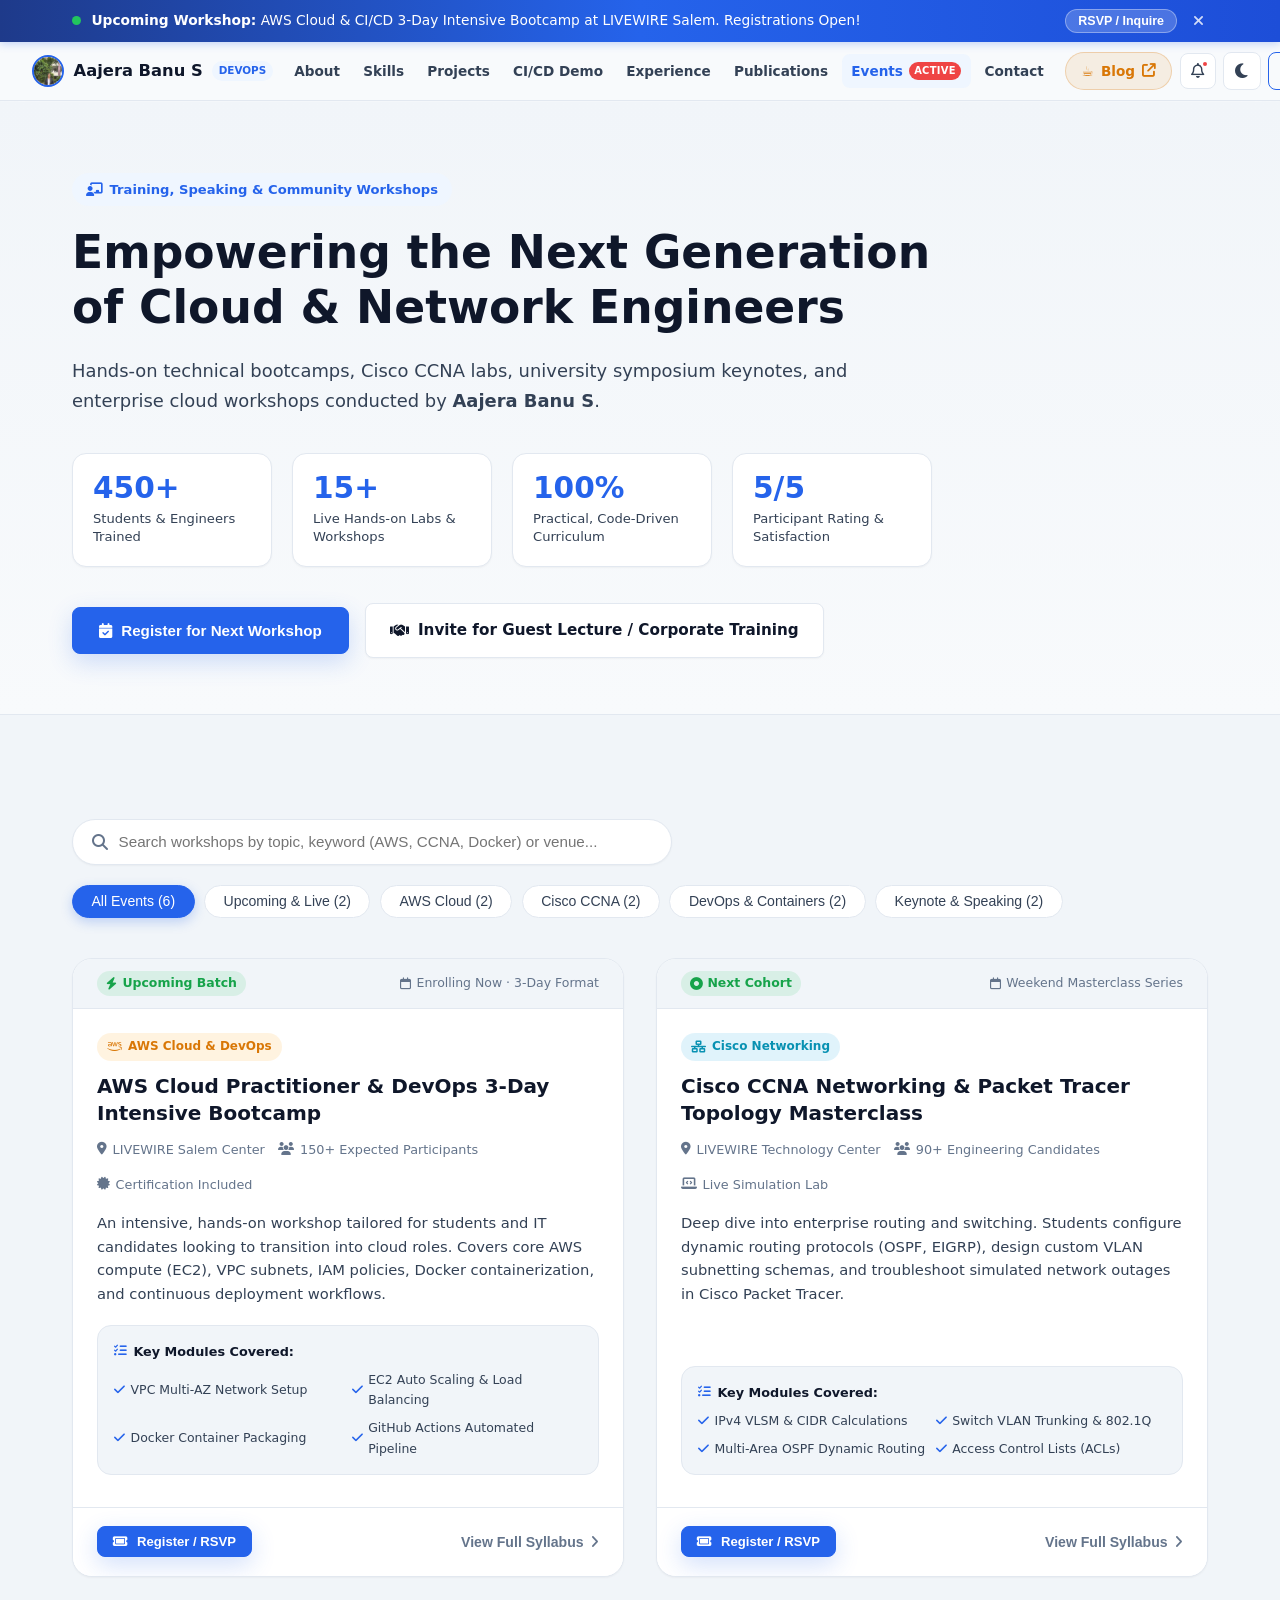
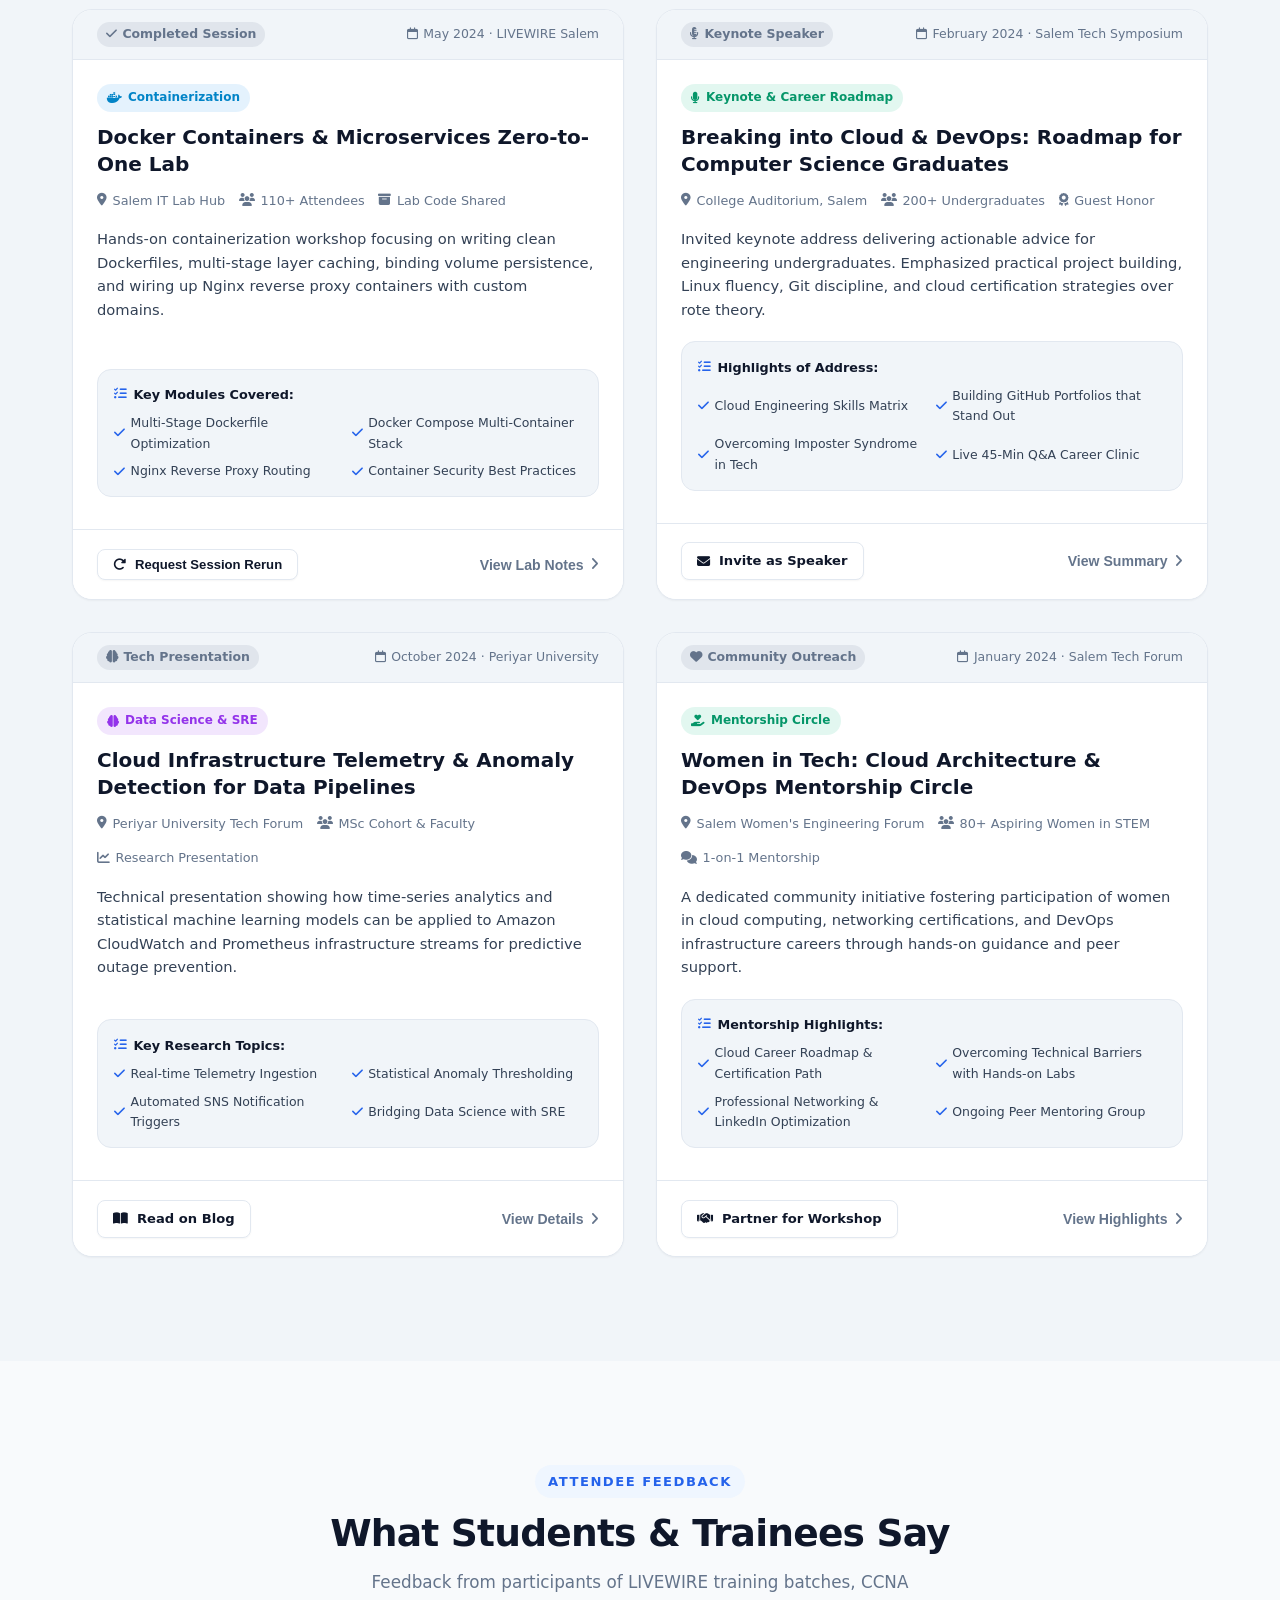
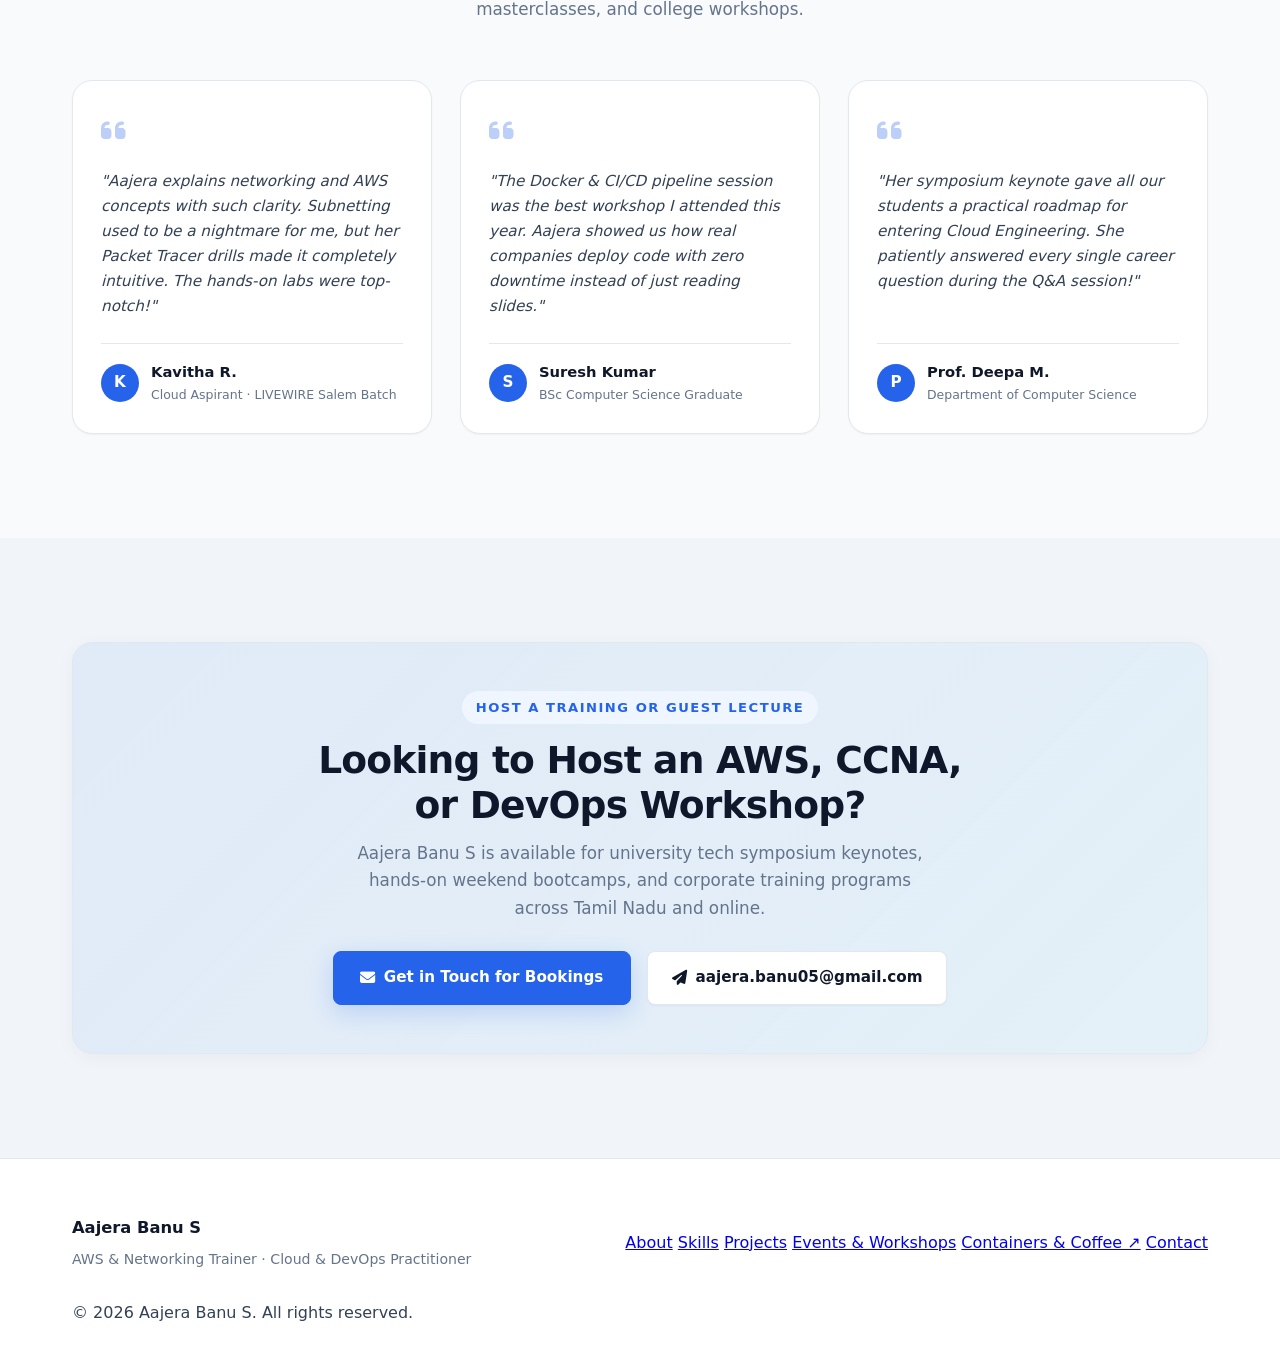
==== events.html @ 73c0e150 "feat: integrate contact and RSVP forms with Formspree endpoint xvkojzpr" ====
<!DOCTYPE html>
<html lang="en" data-theme="light">
<head>
  <meta charset="UTF-8" />
  <meta name="viewport" content="width=device-width, initial-scale=1.0" />
  <title>Events & Workshops — Aajera Banu S | Cloud & DevOps Trainer</title>
  
  <!-- SEO Meta Tags -->
  <meta name="description" content="Explore workshops, CCNA masterclasses, AWS bootcamps, and technical speaking events led by Aajera Banu S across institutions and technology centers." />
  <meta name="keywords" content="Aajera Banu, AWS Workshops, DevOps Bootcamps, LIVEWIRE Salem, Cisco CCNA Trainer, Cloud Mentorship, Technical Speaker" />
  <meta name="author" content="Aajera Banu S" />

  <!-- Google Fonts: Inter & Outfit -->
  <link rel="preconnect" href="https://fonts.googleapis.com" />
  <link rel="preconnect" href="https://fonts.gstatic.com" crossorigin />
  <link href="https://fonts.googleapis.com/css2?family=Inter:wght@300;400;500;600;700;800&family=Outfit:wght@500;600;700;800&family=Fira+Code:wght@400;500;600&display=swap" rel="stylesheet" />

  <!-- Font Awesome Icons -->
  <link rel="stylesheet" href="https://cdnjs.cloudflare.com/ajax/libs/font-awesome/6.5.1/css/all.min.css" />

  <!-- Stylesheet -->
  <link rel="stylesheet" href="style.css" />
</head>
<body>

  <!-- Top Announcement Notification Bar -->
  <div id="events-top-banner" class="events-top-banner">
    <div class="site-container top-banner-inner">
      <div class="banner-left">
        <span class="live-dot-pulse"></span>
        <span class="banner-msg"><strong>Upcoming Workshop:</strong> AWS Cloud & CI/CD 3-Day Intensive Bootcamp at LIVEWIRE Salem. Registrations Open!</span>
      </div>
      <div class="banner-right">
        <button id="open-rsvp-top-btn" class="banner-action-btn">RSVP / Inquire</button>
        <button id="dismiss-top-banner" class="banner-close-btn" aria-label="Dismiss banner"><i class="fa-solid fa-xmark"></i></button>
      </div>
    </div>
  </div>

  <!-- Top Navigation Header -->
  <header id="site-header" class="site-header">
    <div class="site-container header-inner">
      <a href="index.html#hero" class="brand-link" aria-label="Aajera Banu Portfolio">
        <span class="brand-avatar-mini">
          <img src="assets/images/profile.jpg" alt="Aajera" />
        </span>
        <span class="brand-name">Aajera Banu S</span>
        <span class="brand-badge">DevOps</span>
      </a>

      <nav class="nav-menu" id="nav-menu">
        <a href="index.html#about" class="nav-link">About</a>
        <a href="index.html#skills" class="nav-link">Skills</a>
        <a href="index.html#projects" class="nav-link">Projects</a>
        <a href="index.html#pipeline" class="nav-link">CI/CD Demo</a>
        <a href="index.html#experience" class="nav-link">Experience</a>
        <a href="index.html#blogs" class="nav-link">Publications</a>
        <a href="events.html" class="nav-link nav-link-active nav-link-highlight">
          <span>Events</span>
          <span class="nav-event-badge">Active</span>
        </a>
        <a href="index.html#contact" class="nav-link">Contact</a>
      </nav>

      <div class="header-actions">
        <!-- Direct External Blog Link -->
        <a href="https://containersandcoffee.tech/" target="_blank" rel="noopener noreferrer" class="blog-pill-btn" title="Containers & Coffee — DevOps thoughts, brewed fresh daily">
          <span class="coffee-icon">☕</span>
          <span>Blog</span>
          <i class="fa-solid fa-arrow-up-right-from-square"></i>
        </a>

        <!-- Notification Bell Dropdown Button -->
        <button id="notif-bell-btn" class="notif-bell-btn" aria-label="View Event Notifications" title="Event Announcements">
          <i class="fa-regular fa-bell"></i>
          <span class="notif-badge-dot"></span>
        </button>

        <!-- Light / Dark Mode Toggle Button -->
        <button id="theme-toggle-btn" class="theme-toggle-btn" aria-label="Toggle Light and Dark Mode" title="Toggle theme">
          <i class="fa-solid fa-moon dark-icon"></i>
          <i class="fa-solid fa-sun light-icon"></i>
        </button>

        <a href="index.html" class="btn-primary-outline btn-sm">
          <i class="fa-solid fa-arrow-left"></i>
          <span>Portfolio</span>
        </a>

        <button id="mobile-menu-btn" class="mobile-menu-toggle" aria-label="Toggle Navigation">
          <i class="fa-solid fa-bars"></i>
        </button>
      </div>
    </div>
  </header>

  <!-- Mobile Drawer Backdrop Overlay -->
  <div id="drawer-backdrop" class="drawer-backdrop"></div>

  <!-- Mobile Drawer Menu -->
  <div id="mobile-menu-drawer" class="mobile-drawer">
    <div class="drawer-header">
      <div class="drawer-title">Navigation</div>
      <button id="drawer-close-btn" class="drawer-close-btn" aria-label="Close menu"><i class="fa-solid fa-xmark"></i></button>
    </div>
    <div class="drawer-scroll-body">
      <div class="drawer-nav">
        <a href="index.html#about" class="drawer-link">About Aajera</a>
        <a href="index.html#skills" class="drawer-link">Skills & Stack</a>
        <a href="index.html#projects" class="drawer-link">Featured Projects</a>
        <a href="index.html#pipeline" class="drawer-link">Live CI/CD Demo</a>
        <a href="index.html#experience" class="drawer-link">Experience & Degrees</a>
        <a href="index.html#blogs" class="drawer-link">Publications & Articles</a>
        <a href="events.html" class="drawer-link drawer-link-active">
          <span>Events & Workshops</span>
          <span class="nav-event-badge">Active</span>
        </a>
        <a href="https://containersandcoffee.tech/" target="_blank" rel="noopener noreferrer" class="drawer-link drawer-link-highlight">
          <span>☕ Containers & Coffee (Blog)</span>
          <i class="fa-solid fa-arrow-up-right-from-square"></i>
        </a>
        <a href="index.html#contact" class="drawer-link">Get in Touch</a>
        <div class="drawer-action">
          <a href="index.html" class="btn-primary w-full text-center">Back to Main Portfolio</a>
        </div>
      </div>
    </div>
  </div>

  <!-- Notification Dropdown Popover -->
  <div id="notif-dropdown" class="notif-dropdown">
    <div class="notif-header">
      <h4><i class="fa-solid fa-bell text-accent"></i> Event Notifications</h4>
      <span class="notif-count">2 Updates</span>
    </div>
    <div class="notif-list">
      <div class="notif-item unread">
        <div class="notif-item-icon bg-accent-light"><i class="fa-solid fa-chalkboard-user text-accent"></i></div>
        <div class="notif-item-body">
          <p class="notif-item-title">AWS & DevOps 3-Day Intensive Bootcamp</p>
          <span class="notif-item-meta">LIVEWIRE Salem · Registrations Open</span>
        </div>
      </div>
      <div class="notif-item">
        <div class="notif-item-icon"><i class="fa-solid fa-network-wired"></i></div>
        <div class="notif-item-body">
          <p class="notif-item-title">Cisco CCNA Packet Tracer Masterclass</p>
          <span class="notif-item-meta">Next batch starting next month</span>
        </div>
      </div>
    </div>
    <div class="notif-footer">
      <button id="invite-speaker-btn" class="btn-ghost-link text-accent">
        <i class="fa-solid fa-envelope"></i> Invite Aajera to Speak
      </button>
    </div>
  </div>

  <main class="page-content events-page-main">
    
    <!-- HERO SECTION FOR EVENTS -->
    <section class="events-hero-section">
      <div class="site-container">
        <div class="events-hero-content">
          <div class="events-hero-badge">
            <i class="fa-solid fa-chalkboard-user"></i>
            <span>Training, Speaking & Community Workshops</span>
          </div>
          <h1 class="events-hero-title">Empowering the Next Generation of Cloud & Network Engineers</h1>
          <p class="events-hero-desc">
            Hands-on technical bootcamps, Cisco CCNA labs, university symposium keynotes, and enterprise cloud workshops conducted by <strong>Aajera Banu S</strong>.
          </p>

          <!-- Key Metrics -->
          <div class="events-metrics-row">
            <div class="event-metric-card">
              <div class="metric-number">450+</div>
              <div class="metric-label">Students & Engineers Trained</div>
            </div>
            <div class="event-metric-card">
              <div class="metric-number">15+</div>
              <div class="metric-label">Live Hands-on Labs & Workshops</div>
            </div>
            <div class="event-metric-card">
              <div class="metric-number">100%</div>
              <div class="metric-label">Practical, Code-Driven Curriculum</div>
            </div>
            <div class="event-metric-card">
              <div class="metric-number">5/5</div>
              <div class="metric-label">Participant Rating & Satisfaction</div>
            </div>
          </div>

          <div class="events-hero-actions">
            <button id="hero-rsvp-btn" class="btn-primary">
              <i class="fa-solid fa-calendar-check"></i>
              <span>Register for Next Workshop</span>
            </button>
            <a href="index.html#contact" class="btn-secondary">
              <i class="fa-solid fa-handshake"></i>
              <span>Invite for Guest Lecture / Corporate Training</span>
            </a>
          </div>
        </div>
      </div>
    </section>

    <!-- EVENTS LISTING & FILTER SECTION -->
    <section class="section-padding bg-subtle">
      <div class="site-container">
        
        <!-- Search & Filter Controls -->
        <div class="events-filter-wrapper">
          <div class="events-search-box">
            <i class="fa-solid fa-magnifying-glass"></i>
            <input type="text" id="event-search-input" placeholder="Search workshops by topic, keyword (AWS, CCNA, Docker) or venue..." />
          </div>

          <div class="events-pills-row">
            <button class="event-pill active" data-filter="all">All Events (6)</button>
            <button class="event-pill" data-filter="upcoming">Upcoming & Live (2)</button>
            <button class="event-pill" data-filter="aws">AWS Cloud (2)</button>
            <button class="event-pill" data-filter="ccna">Cisco CCNA (2)</button>
            <button class="event-pill" data-filter="devops">DevOps & Containers (2)</button>
            <button class="event-pill" data-filter="keynote">Keynote & Speaking (2)</button>
          </div>
        </div>

        <!-- Events Grid -->
        <div class="events-grid-full" id="events-list-grid">

          <!-- Event 1: UPCOMING AWS BOOTCAMP -->
          <div class="event-card-rich" data-category="upcoming aws devops" data-tags="aws cloud ec2 vpc docker cicd livewire salem">
            <div class="rich-card-status-bar">
              <span class="status-tag status-upcoming"><i class="fa-solid fa-bolt"></i> Upcoming Batch</span>
              <span class="status-date"><i class="fa-regular fa-calendar"></i> Enrolling Now · 3-Day Format</span>
            </div>
            <div class="rich-card-body">
              <div class="rich-card-cat-badge badge-aws"><i class="fa-brands fa-aws"></i> AWS Cloud & DevOps</div>
              <h2 class="rich-card-title">AWS Cloud Practitioner & DevOps 3-Day Intensive Bootcamp</h2>
              <div class="rich-card-meta-row">
                <span class="meta-item"><i class="fa-solid fa-location-dot"></i> LIVEWIRE Salem Center</span>
                <span class="meta-item"><i class="fa-solid fa-users"></i> 150+ Expected Participants</span>
                <span class="meta-item"><i class="fa-solid fa-certificate"></i> Certification Included</span>
              </div>
              <p class="rich-card-desc">
                An intensive, hands-on workshop tailored for students and IT candidates looking to transition into cloud roles. Covers core AWS compute (EC2), VPC subnets, IAM policies, Docker containerization, and continuous deployment workflows.
              </p>
              
              <div class="rich-curriculum-box">
                <div class="curriculum-header"><i class="fa-solid fa-list-check text-accent"></i> Key Modules Covered:</div>
                <div class="curriculum-grid">
                  <div class="curr-item"><i class="fa-solid fa-check text-accent"></i> VPC Multi-AZ Network Setup</div>
                  <div class="curr-item"><i class="fa-solid fa-check text-accent"></i> EC2 Auto Scaling & Load Balancing</div>
                  <div class="curr-item"><i class="fa-solid fa-check text-accent"></i> Docker Container Packaging</div>
                  <div class="curr-item"><i class="fa-solid fa-check text-accent"></i> GitHub Actions Automated Pipeline</div>
                </div>
              </div>
            </div>
            <div class="rich-card-footer">
              <button class="btn-primary btn-sm rsvp-trigger-btn" data-event-title="AWS Cloud Practitioner & DevOps 3-Day Intensive Bootcamp">
                <i class="fa-solid fa-ticket"></i> Register / RSVP
              </button>
              <button class="btn-ghost-link view-syllabus-btn" data-event-id="aws-bootcamp">
                <span>View Full Syllabus</span>
                <i class="fa-solid fa-angle-right"></i>
              </button>
            </div>
          </div>

          <!-- Event 2: CISCO CCNA MASTERCLASS -->
          <div class="event-card-rich" data-category="upcoming ccna" data-tags="cisco ccna subnetting vlsm vlan ospf packet tracer livewire">
            <div class="rich-card-status-bar">
              <span class="status-tag status-upcoming"><i class="fa-solid fa-circle-dot"></i> Next Cohort</span>
              <span class="status-date"><i class="fa-regular fa-calendar"></i> Weekend Masterclass Series</span>
            </div>
            <div class="rich-card-body">
              <div class="rich-card-cat-badge badge-cisco"><i class="fa-solid fa-network-wired"></i> Cisco Networking</div>
              <h2 class="rich-card-title">Cisco CCNA Networking & Packet Tracer Topology Masterclass</h2>
              <div class="rich-card-meta-row">
                <span class="meta-item"><i class="fa-solid fa-location-dot"></i> LIVEWIRE Technology Center</span>
                <span class="meta-item"><i class="fa-solid fa-users"></i> 90+ Engineering Candidates</span>
                <span class="meta-item"><i class="fa-solid fa-laptop-code"></i> Live Simulation Lab</span>
              </div>
              <p class="rich-card-desc">
                Deep dive into enterprise routing and switching. Students configure dynamic routing protocols (OSPF, EIGRP), design custom VLAN subnetting schemas, and troubleshoot simulated network outages in Cisco Packet Tracer.
              </p>
              
              <div class="rich-curriculum-box">
                <div class="curriculum-header"><i class="fa-solid fa-list-check text-accent"></i> Key Modules Covered:</div>
                <div class="curriculum-grid">
                  <div class="curr-item"><i class="fa-solid fa-check text-accent"></i> IPv4 VLSM & CIDR Calculations</div>
                  <div class="curr-item"><i class="fa-solid fa-check text-accent"></i> Switch VLAN Trunking & 802.1Q</div>
                  <div class="curr-item"><i class="fa-solid fa-check text-accent"></i> Multi-Area OSPF Dynamic Routing</div>
                  <div class="curr-item"><i class="fa-solid fa-check text-accent"></i> Access Control Lists (ACLs)</div>
                </div>
              </div>
            </div>
            <div class="rich-card-footer">
              <button class="btn-primary btn-sm rsvp-trigger-btn" data-event-title="Cisco CCNA Networking & Packet Tracer Masterclass">
                <i class="fa-solid fa-ticket"></i> Register / RSVP
              </button>
              <button class="btn-ghost-link view-syllabus-btn" data-event-id="ccna-masterclass">
                <span>View Full Syllabus</span>
                <i class="fa-solid fa-angle-right"></i>
              </button>
            </div>
          </div>

          <!-- Event 3: DOCKER CONTAINERIZATION WORKSHOP -->
          <div class="event-card-rich" data-category="devops" data-tags="docker containers microservices nginx linux livewire">
            <div class="rich-card-status-bar">
              <span class="status-tag status-completed"><i class="fa-solid fa-check"></i> Completed Session</span>
              <span class="status-date"><i class="fa-regular fa-calendar"></i> May 2024 · LIVEWIRE Salem</span>
            </div>
            <div class="rich-card-body">
              <div class="rich-card-cat-badge badge-docker"><i class="fa-brands fa-docker"></i> Containerization</div>
              <h2 class="rich-card-title">Docker Containers & Microservices Zero-to-One Lab</h2>
              <div class="rich-card-meta-row">
                <span class="meta-item"><i class="fa-solid fa-location-dot"></i> Salem IT Lab Hub</span>
                <span class="meta-item"><i class="fa-solid fa-users"></i> 110+ Attendees</span>
                <span class="meta-item"><i class="fa-solid fa-box-archive"></i> Lab Code Shared</span>
              </div>
              <p class="rich-card-desc">
                Hands-on containerization workshop focusing on writing clean Dockerfiles, multi-stage layer caching, binding volume persistence, and wiring up Nginx reverse proxy containers with custom domains.
              </p>
              
              <div class="rich-curriculum-box">
                <div class="curriculum-header"><i class="fa-solid fa-list-check text-accent"></i> Key Modules Covered:</div>
                <div class="curriculum-grid">
                  <div class="curr-item"><i class="fa-solid fa-check text-accent"></i> Multi-Stage Dockerfile Optimization</div>
                  <div class="curr-item"><i class="fa-solid fa-check text-accent"></i> Docker Compose Multi-Container Stack</div>
                  <div class="curr-item"><i class="fa-solid fa-check text-accent"></i> Nginx Reverse Proxy Routing</div>
                  <div class="curr-item"><i class="fa-solid fa-check text-accent"></i> Container Security Best Practices</div>
                </div>
              </div>
            </div>
            <div class="rich-card-footer">
              <button class="btn-secondary btn-sm rsvp-trigger-btn" data-event-title="Docker Containers & Microservices Lab (Request Rerun)">
                <i class="fa-solid fa-rotate-right"></i> Request Session Rerun
              </button>
              <button class="btn-ghost-link view-syllabus-btn" data-event-id="docker-lab">
                <span>View Lab Notes</span>
                <i class="fa-solid fa-angle-right"></i>
              </button>
            </div>
          </div>

          <!-- Event 4: COLLEGE SYMPOSIUM KEYNOTE -->
          <div class="event-card-rich" data-category="keynote" data-tags="career keynote speaking symposium college undergrads roadmap">
            <div class="rich-card-status-bar">
              <span class="status-tag status-completed"><i class="fa-solid fa-microphone-lines"></i> Keynote Speaker</span>
              <span class="status-date"><i class="fa-regular fa-calendar"></i> February 2024 · Salem Tech Symposium</span>
            </div>
            <div class="rich-card-body">
              <div class="rich-card-cat-badge badge-speaker"><i class="fa-solid fa-microphone"></i> Keynote & Career Roadmap</div>
              <h2 class="rich-card-title">Breaking into Cloud & DevOps: Roadmap for Computer Science Graduates</h2>
              <div class="rich-card-meta-row">
                <span class="meta-item"><i class="fa-solid fa-location-dot"></i> College Auditorium, Salem</span>
                <span class="meta-item"><i class="fa-solid fa-users"></i> 200+ Undergraduates</span>
                <span class="meta-item"><i class="fa-solid fa-award"></i> Guest Honor</span>
              </div>
              <p class="rich-card-desc">
                Invited keynote address delivering actionable advice for engineering undergraduates. Emphasized practical project building, Linux fluency, Git discipline, and cloud certification strategies over rote theory.
              </p>
              
              <div class="rich-curriculum-box">
                <div class="curriculum-header"><i class="fa-solid fa-list-check text-accent"></i> Highlights of Address:</div>
                <div class="curriculum-grid">
                  <div class="curr-item"><i class="fa-solid fa-check text-accent"></i> Cloud Engineering Skills Matrix</div>
                  <div class="curr-item"><i class="fa-solid fa-check text-accent"></i> Building GitHub Portfolios that Stand Out</div>
                  <div class="curr-item"><i class="fa-solid fa-check text-accent"></i> Overcoming Imposter Syndrome in Tech</div>
                  <div class="curr-item"><i class="fa-solid fa-check text-accent"></i> Live 45-Min Q&A Career Clinic</div>
                </div>
              </div>
            </div>
            <div class="rich-card-footer">
              <a href="index.html#contact" class="btn-secondary btn-sm">
                <i class="fa-solid fa-envelope"></i> Invite as Speaker
              </a>
              <button class="btn-ghost-link view-syllabus-btn" data-event-id="career-keynote">
                <span>View Summary</span>
                <i class="fa-solid fa-angle-right"></i>
              </button>
            </div>
          </div>

          <!-- Event 5: UNIVERSITY TELEMETRY SESSION -->
          <div class="event-card-rich" data-category="keynote aws" data-tags="periyar university data science telemetry cloudwatch prometheus">
            <div class="rich-card-status-bar">
              <span class="status-tag status-completed"><i class="fa-solid fa-brain"></i> Tech Presentation</span>
              <span class="status-date"><i class="fa-regular fa-calendar"></i> October 2024 · Periyar University</span>
            </div>
            <div class="rich-card-body">
              <div class="rich-card-cat-badge badge-research"><i class="fa-solid fa-brain"></i> Data Science & SRE</div>
              <h2 class="rich-card-title">Cloud Infrastructure Telemetry & Anomaly Detection for Data Pipelines</h2>
              <div class="rich-card-meta-row">
                <span class="meta-item"><i class="fa-solid fa-location-dot"></i> Periyar University Tech Forum</span>
                <span class="meta-item"><i class="fa-solid fa-users"></i> MSc Cohort & Faculty</span>
                <span class="meta-item"><i class="fa-solid fa-chart-line"></i> Research Presentation</span>
              </div>
              <p class="rich-card-desc">
                Technical presentation showing how time-series analytics and statistical machine learning models can be applied to Amazon CloudWatch and Prometheus infrastructure streams for predictive outage prevention.
              </p>
              
              <div class="rich-curriculum-box">
                <div class="curriculum-header"><i class="fa-solid fa-list-check text-accent"></i> Key Research Topics:</div>
                <div class="curriculum-grid">
                  <div class="curr-item"><i class="fa-solid fa-check text-accent"></i> Real-time Telemetry Ingestion</div>
                  <div class="curr-item"><i class="fa-solid fa-check text-accent"></i> Statistical Anomaly Thresholding</div>
                  <div class="curr-item"><i class="fa-solid fa-check text-accent"></i> Automated SNS Notification Triggers</div>
                  <div class="curr-item"><i class="fa-solid fa-check text-accent"></i> Bridging Data Science with SRE</div>
                </div>
              </div>
            </div>
            <div class="rich-card-footer">
              <a href="https://containersandcoffee.tech/" target="_blank" rel="noopener noreferrer" class="btn-secondary btn-sm">
                <i class="fa-solid fa-book-open"></i> Read on Blog
              </a>
              <button class="btn-ghost-link view-syllabus-btn" data-event-id="telemetry-session">
                <span>View Details</span>
                <i class="fa-solid fa-angle-right"></i>
              </button>
            </div>
          </div>

          <!-- Event 6: WOMEN IN TECH MENTORSHIP -->
          <div class="event-card-rich" data-category="keynote" data-tags="women in tech mentorship diversity cloud computing salem">
            <div class="rich-card-status-bar">
              <span class="status-tag status-completed"><i class="fa-solid fa-heart"></i> Community Outreach</span>
              <span class="status-date"><i class="fa-regular fa-calendar"></i> January 2024 · Salem Tech Forum</span>
            </div>
            <div class="rich-card-body">
              <div class="rich-card-cat-badge badge-speaker"><i class="fa-solid fa-hand-holding-heart"></i> Mentorship Circle</div>
              <h2 class="rich-card-title">Women in Tech: Cloud Architecture & DevOps Mentorship Circle</h2>
              <div class="rich-card-meta-row">
                <span class="meta-item"><i class="fa-solid fa-location-dot"></i> Salem Women's Engineering Forum</span>
                <span class="meta-item"><i class="fa-solid fa-users"></i> 80+ Aspiring Women in STEM</span>
                <span class="meta-item"><i class="fa-solid fa-comments"></i> 1-on-1 Mentorship</span>
              </div>
              <p class="rich-card-desc">
                A dedicated community initiative fostering participation of women in cloud computing, networking certifications, and DevOps infrastructure careers through hands-on guidance and peer support.
              </p>
              
              <div class="rich-curriculum-box">
                <div class="curriculum-header"><i class="fa-solid fa-list-check text-accent"></i> Mentorship Highlights:</div>
                <div class="curriculum-grid">
                  <div class="curr-item"><i class="fa-solid fa-check text-accent"></i> Cloud Career Roadmap & Certification Path</div>
                  <div class="curr-item"><i class="fa-solid fa-check text-accent"></i> Overcoming Technical Barriers with Hands-on Labs</div>
                  <div class="curr-item"><i class="fa-solid fa-check text-accent"></i> Professional Networking & LinkedIn Optimization</div>
                  <div class="curr-item"><i class="fa-solid fa-check text-accent"></i> Ongoing Peer Mentoring Group</div>
                </div>
              </div>
            </div>
            <div class="rich-card-footer">
              <a href="index.html#contact" class="btn-secondary btn-sm">
                <i class="fa-solid fa-handshake"></i> Partner for Workshop
              </a>
              <button class="btn-ghost-link view-syllabus-btn" data-event-id="women-in-tech">
                <span>View Highlights</span>
                <i class="fa-solid fa-angle-right"></i>
              </button>
            </div>
          </div>

        </div>
      </div>
    </section>

    <!-- TESTIMONIALS & FEEDBACK SECTION -->
    <section class="section-padding">
      <div class="site-container">
        <div class="section-intro text-center">
          <span class="sub-heading">Attendee Feedback</span>
          <h2 class="main-heading">What Students & Trainees Say</h2>
          <p class="section-desc">Feedback from participants of LIVEWIRE training batches, CCNA masterclasses, and college workshops.</p>
        </div>

        <div class="testimonials-grid">
          
          <div class="testimonial-card">
            <div class="quote-icon"><i class="fa-solid fa-quote-left"></i></div>
            <p class="quote-text">
              "Aajera explains networking and AWS concepts with such clarity. Subnetting used to be a nightmare for me, but her Packet Tracer drills made it completely intuitive. The hands-on labs were top-notch!"
            </p>
            <div class="reviewer-info">
              <div class="reviewer-avatar">K</div>
              <div>
                <div class="reviewer-name">Kavitha R.</div>
                <div class="reviewer-role">Cloud Aspirant · LIVEWIRE Salem Batch</div>
              </div>
            </div>
          </div>

          <div class="testimonial-card">
            <div class="quote-icon"><i class="fa-solid fa-quote-left"></i></div>
            <p class="quote-text">
              "The Docker & CI/CD pipeline session was the best workshop I attended this year. Aajera showed us how real companies deploy code with zero downtime instead of just reading slides."
            </p>
            <div class="reviewer-info">
              <div class="reviewer-avatar">S</div>
              <div>
                <div class="reviewer-name">Suresh Kumar</div>
                <div class="reviewer-role">BSc Computer Science Graduate</div>
              </div>
            </div>
          </div>

          <div class="testimonial-card">
            <div class="quote-icon"><i class="fa-solid fa-quote-left"></i></div>
            <p class="quote-text">
              "Her symposium keynote gave all our students a practical roadmap for entering Cloud Engineering. She patiently answered every single career question during the Q&A session!"
            </p>
            <div class="reviewer-info">
              <div class="reviewer-avatar">P</div>
              <div>
                <div class="reviewer-name">Prof. Deepa M.</div>
                <div class="reviewer-role">Department of Computer Science</div>
              </div>
            </div>
          </div>

        </div>
      </div>
    </section>

    <!-- INVITATION CTA BANNER -->
    <section class="section-padding bg-subtle">
      <div class="site-container">
        <div class="event-invite-cta-card">
          <div class="cta-card-content">
            <span class="sub-heading text-accent">Host a Training or Guest Lecture</span>
            <h2 class="main-heading">Looking to Host an AWS, CCNA, or DevOps Workshop?</h2>
            <p class="section-desc">
              Aajera Banu S is available for university tech symposium keynotes, hands-on weekend bootcamps, and corporate training programs across Tamil Nadu and online.
            </p>
            <div class="cta-buttons-row">
              <a href="index.html#contact" class="btn-primary">
                <i class="fa-solid fa-envelope"></i>
                <span>Get in Touch for Bookings</span>
              </a>
              <a href="mailto:aajera.banu05@gmail.com" class="btn-secondary">
                <i class="fa-solid fa-paper-plane"></i>
                <span>aajera.banu05@gmail.com</span>
              </a>
            </div>
          </div>
        </div>
      </div>
    </section>

  </main>

  <!-- FOOTER -->
  <footer class="site-footer">
    <div class="site-container">
      <div class="footer-content">
        <div class="footer-brand">
          <span class="brand-name">Aajera Banu S</span>
          <p class="footer-tagline">AWS & Networking Trainer · Cloud & DevOps Practitioner</p>
        </div>
        <div class="footer-links">
          <a href="index.html#about">About</a>
          <a href="index.html#skills">Skills</a>
          <a href="index.html#projects">Projects</a>
          <a href="events.html">Events & Workshops</a>
          <a href="https://containersandcoffee.tech/" target="_blank" rel="noopener noreferrer">Containers & Coffee ↗</a>
          <a href="index.html#contact">Contact</a>
        </div>
        <div class="footer-copyright">
          &copy; <span id="year-span"></span> Aajera Banu S. All rights reserved.
        </div>
      </div>
    </div>
  </footer>

  <!-- RSVP / EVENT REGISTRATION MODAL -->
  <div id="rsvp-modal" class="modal-backdrop">
    <div class="modal-dialog modal-dialog-compact">
      <div class="modal-header-bar">
        <div>
          <span class="modal-cat-badge">Event Registration</span>
          <h3 id="modal-rsvp-title" class="modal-title-text text-accent">Register for Workshop</h3>
        </div>
        <button id="close-rsvp-modal" class="modal-close-btn" aria-label="Close modal"><i class="fa-solid fa-xmark"></i></button>
      </div>
      <div class="modal-body-scroll">
        <form id="rsvp-form" class="rsvp-form" action="https://formspree.io/f/xvkojzpr" method="POST">
          <input type="hidden" name="_source" value="Workshop RSVP Registration (Events Page)" />
          <div class="form-group">
            <label for="rsvp-name">Full Name *</label>
            <input type="text" id="rsvp-name" name="name" required placeholder="Your Name" />
          </div>
          <div class="form-group">
            <label for="rsvp-email">Email Address *</label>
            <input type="email" id="rsvp-email" name="email" required placeholder="your.email@example.com" />
          </div>
          <div class="form-group">
            <label for="rsvp-phone">Phone / WhatsApp Number</label>
            <input type="tel" id="rsvp-phone" name="phone" placeholder="+91 98765 43210" />
          </div>
          <div class="form-group">
            <label for="rsvp-event-select">Selected Event / Workshop</label>
            <input type="text" id="rsvp-event-select" name="workshop" readonly value="AWS Cloud Practitioner & DevOps 3-Day Intensive Bootcamp" />
          </div>
          <div class="form-group">
            <label for="rsvp-notes">Institution / Current Role & Questions</label>
            <textarea id="rsvp-notes" name="notes" rows="3" placeholder="Tell us about your college, background or specific topics you want covered..."></textarea>
          </div>
          <button type="submit" id="rsvp-submit-btn" class="btn-primary w-full">
            <i class="fa-solid fa-paper-plane"></i>
            <span>Submit Registration Request</span>
          </button>
          <div id="rsvp-status" class="form-status-msg"></div>
        </form>
      </div>
    </div>
  </div>

  <!-- EVENT SYLLABUS DETAILS MODAL -->
  <div id="syllabus-modal" class="modal-backdrop">
    <div class="modal-dialog modal-dialog-readable">
      <div class="modal-header-bar">
        <div>
          <span id="modal-syllabus-cat" class="modal-cat-badge">Workshop Syllabus</span>
          <h3 id="modal-syllabus-title" class="modal-title-text">Event Details</h3>
        </div>
        <button id="close-syllabus-modal" class="modal-close-btn" aria-label="Close modal"><i class="fa-solid fa-xmark"></i></button>
      </div>
      <div class="modal-body-scroll article-reader-content" id="modal-syllabus-content">
        <!-- Injected via JavaScript -->
      </div>
    </div>
  </div>

  <!-- Toast Notification Box -->
  <div id="toast" class="toast-popup"></div>

  <!-- Script -->
  <script src="script.js"></script>
</body>
</html>
---- style.css ----
/* ==========================================================================
   Aajera Banu S — Modern Human-Crafted Portfolio Design System
   Default: Pure White / Light Editorial Theme with Seamless Dark Mode Toggle
   ========================================================================== */

/* --------------------------------------------------------------------------
   Design Tokens: Light (Default) & Dark Modes
   -------------------------------------------------------------------------- */
:root {
  /* Default Light Theme */
  --bg-page: #f8fafc;
  --bg-subtle: #f1f5f9;
  --bg-card: #ffffff;
  --bg-card-hover: #ffffff;
  --bg-input: #ffffff;

  --border-color: #e2e8f0;
  --border-subtle: #f1f5f9;
  --border-focus: #2563eb;

  --text-primary: #0f172a;
  --text-secondary: #334155;
  --text-muted: #64748b;
  --text-dim: #94a3b8;

  --accent: #2563eb;
  --accent-hover: #1d4ed8;
  --accent-light: #eff6ff;
  --accent-tint: rgba(37, 99, 235, 0.08);
  --accent-border: rgba(37, 99, 235, 0.25);
  --accent-contrast: #ffffff;

  --shadow-sm: 0 1px 2px rgba(0, 0, 0, 0.04);
  --shadow-md: 0 4px 20px -2px rgba(0, 0, 0, 0.05);
  --shadow-lg: 0 20px 40px -10px rgba(0, 0, 0, 0.08);
  --shadow-accent: 0 8px 25px rgba(37, 99, 235, 0.2);

  --terminal-bg: #0f172a;
  --terminal-text: #e2e8f0;
  --terminal-bar: #1e293b;

  --font-sans: 'Plus Jakarta Sans', system-ui, -apple-system, sans-serif;
  --font-heading: 'Space Grotesk', system-ui, -apple-system, sans-serif;
  --font-mono: 'JetBrains Mono', monospace;

  --radius-sm: 8px;
  --radius-md: 14px;
  --radius-lg: 20px;
  --radius-full: 9999px;

  --trans-fast: 0.2s cubic-bezier(0.4, 0, 0.2, 1);
  --trans-smooth: 0.3s cubic-bezier(0.4, 0, 0.2, 1);
}

/* Dark Theme Overrides */
[data-theme="dark"] {
  --bg-page: #0b0f19;
  --bg-subtle: #0f172a;
  --bg-card: #131b2e;
  --bg-card-hover: #17223b;
  --bg-input: #0b0f19;

  --border-color: #1e293b;
  --border-subtle: #172033;
  --border-focus: #38bdf8;

  --text-primary: #f8fafc;
  --text-secondary: #cbd5e1;
  --text-muted: #94a3b8;
  --text-dim: #64748b;

  --accent: #38bdf8;
  --accent-hover: #0284c7;
  --accent-light: rgba(56, 189, 248, 0.12);
  --accent-tint: rgba(56, 189, 248, 0.1);
  --accent-border: rgba(56, 189, 248, 0.3);
  --accent-contrast: #0b0f19;

  --shadow-sm: 0 1px 3px rgba(0, 0, 0, 0.3);
  --shadow-md: 0 6px 20px rgba(0, 0, 0, 0.4);
  --shadow-lg: 0 20px 40px rgba(0, 0, 0, 0.6);
  --shadow-accent: 0 8px 25px rgba(56, 189, 248, 0.25);

  --terminal-bg: #070a12;
  --terminal-text: #f1f5f9;
  --terminal-bar: #0f172a;
}

/* --------------------------------------------------------------------------
   Base & Reset
   -------------------------------------------------------------------------- */
*, *::before, *::after {
  box-sizing: border-box;
  margin: 0;
  padding: 0;
}

html {
  scroll-behavior: smooth;
  scroll-padding-top: 80px;
  font-size: 16px;
}

body {
  font-family: var(--font-sans);
  background-color: var(--bg-page);
  color: var(--text-secondary);
  line-height: 1.65;
  overflow-x: hidden;
  transition: background-color var(--trans-smooth), color var(--trans-smooth);
}

::selection {
  background: var(--accent);
  color: var(--accent-contrast);
}

.site-container {
  width: 100%;
  max-width: 1200px;
  margin-left: auto;
  margin-right: auto;
  padding-left: 2rem;
  padding-right: 2rem;
}

.section-padding {
  padding-top: 6.5rem;
  padding-bottom: 6.5rem;
}

.bg-subtle {
  background-color: var(--bg-subtle);
}

.text-accent {
  color: var(--accent) !important;
}

.text-gradient {
  background: linear-gradient(135deg, var(--accent) 0%, #0284c7 100%);
  -webkit-background-clip: text;
  -webkit-text-fill-color: transparent;
}

.text-center {
  text-align: center;
}

.w-full {
  width: 100%;
}

/* --------------------------------------------------------------------------
   Section Headers
   -------------------------------------------------------------------------- */
.section-intro {
  margin-bottom: 3.5rem;
}

.sub-heading {
  display: inline-block;
  font-size: 0.82rem;
  font-weight: 700;
  text-transform: uppercase;
  letter-spacing: 1.5px;
  color: var(--accent);
  background: var(--accent-light);
  padding: 0.35rem 0.85rem;
  border-radius: var(--radius-full);
  margin-bottom: 0.85rem;
}

.main-heading {
  font-family: var(--font-heading);
  font-size: 2.35rem;
  font-weight: 700;
  color: var(--text-primary);
  letter-spacing: -0.8px;
  line-height: 1.2;
}

.section-desc {
  font-size: 1.05rem;
  color: var(--text-muted);
  max-width: 600px;
  margin: 0.75rem auto 0;
}

/* --------------------------------------------------------------------------
   Buttons & Links
   -------------------------------------------------------------------------- */
.btn-primary {
  display: inline-flex;
  align-items: center;
  justify-content: center;
  gap: 0.55rem;
  background-color: var(--accent);
  color: var(--accent-contrast);
  font-weight: 600;
  font-size: 0.95rem;
  padding: 0.85rem 1.65rem;
  border-radius: var(--radius-sm);
  text-decoration: none;
  border: 1px solid var(--accent);
  cursor: pointer;
  box-shadow: var(--shadow-accent);
  transition: all var(--trans-fast);
}

.btn-primary:hover {
  background-color: var(--accent-hover);
  border-color: var(--accent-hover);
  transform: translateY(-2px);
  box-shadow: 0 10px 25px rgba(37, 99, 235, 0.3);
  color: var(--accent-contrast);
}

.btn-secondary {
  display: inline-flex;
  align-items: center;
  justify-content: center;
  gap: 0.55rem;
  background-color: var(--bg-card);
  color: var(--text-primary);
  font-weight: 600;
  font-size: 0.95rem;
  padding: 0.85rem 1.5rem;
  border-radius: var(--radius-sm);
  text-decoration: none;
  border: 1px solid var(--border-color);
  box-shadow: var(--shadow-sm);
  cursor: pointer;
  transition: all var(--trans-fast);
}

.btn-secondary:hover {
  border-color: var(--accent);
  color: var(--accent);
  transform: translateY(-2px);
}

.btn-outline {
  display: inline-flex;
  align-items: center;
  justify-content: center;
  gap: 0.55rem;
  background: transparent;
  color: var(--text-secondary);
  font-weight: 600;
  font-size: 0.95rem;
  padding: 0.85rem 1.4rem;
  border-radius: var(--radius-sm);
  border: 1px solid var(--border-color);
  cursor: pointer;
  transition: all var(--trans-fast);
}

.btn-outline:hover {
  background: var(--accent-light);
  border-color: var(--accent);
  color: var(--accent);
  transform: translateY(-2px);
}

.btn-primary-outline {
  display: inline-flex;
  align-items: center;
  justify-content: center;
  gap: 0.45rem;
  background: transparent;
  color: var(--accent);
  font-weight: 600;
  font-size: 0.88rem;
  padding: 0.55rem 1.1rem;
  border-radius: var(--radius-sm);
  border: 1px solid var(--accent);
  text-decoration: none;
  cursor: pointer;
  transition: all var(--trans-fast);
}

.btn-primary-outline:hover {
  background: var(--accent);
  color: var(--accent-contrast);
}

.btn-ghost-link {
  display: inline-flex;
  align-items: center;
  gap: 0.4rem;
  background: transparent;
  border: none;
  color: var(--text-muted);
  font-weight: 600;
  font-size: 0.88rem;
  cursor: pointer;
  transition: color var(--trans-fast);
}

.btn-ghost-link:hover {
  color: var(--accent);
}

.btn-sm {
  padding: 0.45rem 0.95rem;
  font-size: 0.82rem;
}

/* --------------------------------------------------------------------------
/* --------------------------------------------------------------------------
   Top Announcement & Dashboard Event Notification Alert
   -------------------------------------------------------------------------- */
.dashboard-event-alert, .events-top-banner {
  background: linear-gradient(90deg, #1e3a8a 0%, #2563eb 50%, #1d4ed8 100%);
  color: #ffffff;
  padding: 0.55rem 0;
  font-size: 0.86rem;
  position: relative;
  z-index: 1002;
  box-shadow: 0 2px 8px rgba(37, 99, 235, 0.25);
  transition: all var(--trans-smooth);
}

.alert-inner, .top-banner-inner {
  display: flex;
  align-items: center;
  justify-content: space-between;
  gap: 1rem;
}

.alert-content, .banner-left {
  display: flex;
  align-items: center;
  gap: 0.65rem;
  flex-wrap: wrap;
}

.live-dot-pulse {
  width: 9px;
  height: 9px;
  border-radius: 50%;
  background: #22c55e;
  box-shadow: 0 0 0 0 rgba(34, 197, 94, 0.7);
  animation: pulseGreen 1.8s infinite;
  flex-shrink: 0;
}

@keyframes pulseGreen {
  0% { transform: scale(0.95); box-shadow: 0 0 0 0 rgba(34, 197, 94, 0.7); }
  70% { transform: scale(1); box-shadow: 0 0 0 8px rgba(34, 197, 94, 0); }
  100% { transform: scale(0.95); box-shadow: 0 0 0 0 rgba(34, 197, 94, 0); }
}

.alert-text, .banner-msg {
  color: #ffffff;
  font-weight: 500;
}

.alert-actions, .banner-right {
  display: flex;
  align-items: center;
  gap: 0.75rem;
  flex-shrink: 0;
}

.alert-link-btn, .banner-action-btn {
  background: rgba(255, 255, 255, 0.2);
  color: #ffffff;
  padding: 0.25rem 0.75rem;
  border-radius: var(--radius-full);
  font-size: 0.78rem;
  font-weight: 600;
  text-decoration: none;
  border: 1px solid rgba(255, 255, 255, 0.35);
  display: inline-flex;
  align-items: center;
  gap: 0.35rem;
  cursor: pointer;
  transition: all var(--trans-fast);
}

.alert-link-btn:hover, .banner-action-btn:hover {
  background: #ffffff;
  color: #1e3a8a;
  border-color: #ffffff;
}

.alert-dismiss-btn, .banner-close-btn {
  background: transparent;
  border: none;
  color: rgba(255, 255, 255, 0.8);
  cursor: pointer;
  padding: 0.25rem;
  font-size: 0.9rem;
  display: flex;
  align-items: center;
  transition: color var(--trans-fast);
}

.alert-dismiss-btn:hover, .banner-close-btn:hover {
  color: #ffffff;
}

/* --------------------------------------------------------------------------
   Header & Navigation
   -------------------------------------------------------------------------- */
.site-header {
  position: sticky;
  top: 0;
  left: 0;
  width: 100%;
  z-index: 1000;
  background: rgba(248, 250, 252, 0.94);
  backdrop-filter: blur(16px);
  -webkit-backdrop-filter: blur(16px);
  border-bottom: 1px solid var(--border-color);
  padding: 0.65rem 0;
  transition: all var(--trans-fast);
}

[data-theme="dark"] .site-header {
  background: rgba(11, 15, 25, 0.94);
}

.header-inner {
  display: flex;
  align-items: center;
  justify-content: space-between;
  gap: 0.75rem;
  max-width: 1360px;
  margin: 0 auto;
}

.brand-link {
  display: flex;
  align-items: center;
  gap: 0.6rem;
  text-decoration: none;
  flex-shrink: 0;
}

.brand-avatar-mini {
  width: 32px;
  height: 32px;
  border-radius: var(--radius-full);
  overflow: hidden;
  border: 2px solid var(--accent);
}

.brand-avatar-mini img {
  width: 100%;
  height: 100%;
  object-fit: cover;
  object-position: center top;
}

.brand-name {
  font-family: var(--font-heading);
  font-size: 1.02rem;
  font-weight: 700;
  color: var(--text-primary);
  white-space: nowrap;
}

.brand-badge {
  font-size: 0.65rem;
  font-weight: 700;
  text-transform: uppercase;
  background: var(--accent-light);
  color: var(--accent);
  padding: 0.1rem 0.4rem;
  border-radius: var(--radius-full);
}

.nav-menu {
  display: flex;
  align-items: center;
  gap: 0.25rem;
  margin: 0;
  padding: 0;
}

.nav-link {
  color: var(--text-secondary);
  text-decoration: none;
  font-size: 0.85rem;
  font-weight: 600;
  padding: 0.35rem 0.6rem;
  border-radius: var(--radius-sm);
  transition: all var(--trans-fast);
  white-space: nowrap;
  display: inline-flex;
  align-items: center;
  gap: 0.35rem;
}

.nav-link:hover, .nav-link.nav-link-active {
  color: var(--accent);
  background: var(--accent-light);
}

.nav-link-highlight {
  color: var(--accent) !important;
  font-weight: 700;
}

.nav-event-badge {
  font-size: 0.62rem;
  font-weight: 700;
  background: #ef4444;
  color: #ffffff;
  padding: 0.08rem 0.35rem;
  border-radius: var(--radius-full);
  text-transform: uppercase;
  letter-spacing: 0.3px;
  animation: pulseBadge 2s infinite;
}

@keyframes pulseBadge {
  0% { transform: scale(1); }
  50% { transform: scale(1.08); }
  100% { transform: scale(1); }
}

.header-actions {
  display: flex;
  align-items: center;
  gap: 0.45rem;
  flex-shrink: 0;
  position: relative;
}

/* Notification Bell */
.notif-bell-btn {
  width: 36px;
  height: 36px;
  border-radius: var(--radius-sm);
  background: var(--bg-card);
  border: 1px solid var(--border-color);
  color: var(--text-secondary);
  cursor: pointer;
  display: flex;
  align-items: center;
  justify-content: center;
  font-size: 0.95rem;
  position: relative;
  transition: all var(--trans-fast);
}

.notif-bell-btn:hover {
  border-color: var(--accent);
  color: var(--accent);
}

.notif-badge-dot {
  position: absolute;
  top: 6px;
  right: 6px;
  width: 8px;
  height: 8px;
  border-radius: 50%;
  background: #ef4444;
  border: 2px solid var(--bg-card);
}

/* Notification Dropdown Popover */
.notif-dropdown {
  position: absolute;
  top: calc(100% + 10px);
  right: 0;
  width: 320px;
  background: var(--bg-card);
  border: 1px solid var(--border-color);
  border-radius: var(--radius-md);
  box-shadow: var(--shadow-lg);
  display: none;
  flex-direction: column;
  z-index: 1050;
  overflow: hidden;
  animation: fadeInDown 0.2s ease-out;
}

.notif-dropdown.open {
  display: flex;
}

@keyframes fadeInDown {
  from { opacity: 0; transform: translateY(-8px); }
  to { opacity: 1; transform: translateY(0); }
}

.notif-header {
  padding: 0.85rem 1rem;
  border-bottom: 1px solid var(--border-color);
  display: flex;
  align-items: center;
  justify-content: space-between;
  background: var(--bg-subtle);
}

.notif-header h4 {
  font-size: 0.88rem;
  font-weight: 700;
  color: var(--text-primary);
  display: flex;
  align-items: center;
  gap: 0.45rem;
}

.notif-count {
  font-size: 0.72rem;
  font-weight: 600;
  background: var(--accent-light);
  color: var(--accent);
  padding: 0.15rem 0.45rem;
  border-radius: var(--radius-full);
}

.notif-list {
  display: flex;
  flex-direction: column;
  max-height: 260px;
  overflow-y: auto;
}

.notif-item {
  padding: 0.85rem 1rem;
  border-bottom: 1px solid var(--border-color);
  display: flex;
  align-items: flex-start;
  gap: 0.75rem;
  text-decoration: none;
  transition: background var(--trans-fast);
}

.notif-item:hover {
  background: var(--bg-subtle);
}

.notif-item.unread {
  background: rgba(37, 99, 235, 0.04);
}

[data-theme="dark"] .notif-item.unread {
  background: rgba(37, 99, 235, 0.1);
}

.notif-item-icon {
  width: 32px;
  height: 32px;
  border-radius: var(--radius-sm);
  background: var(--bg-subtle);
  display: flex;
  align-items: center;
  justify-content: center;
  font-size: 0.95rem;
  color: var(--text-muted);
  flex-shrink: 0;
}

.coffee-emoji-sm {
  font-size: 1.1rem;
}

.notif-item-body {
  flex-grow: 1;
}

.notif-item-title {
  font-size: 0.85rem;
  font-weight: 600;
  color: var(--text-primary);
  margin-bottom: 0.2rem;
  line-height: 1.3;
}

.notif-item-meta {
  font-size: 0.75rem;
  color: var(--text-muted);
}

.notif-footer {
  padding: 0.65rem 1rem;
  border-top: 1px solid var(--border-color);
  background: var(--bg-subtle);
  text-align: center;
}

.notif-footer .btn-ghost-link {
  font-size: 0.82rem;
  font-weight: 600;
}

/* Theme Toggle Button */
.theme-toggle-btn {
  width: 38px;
  height: 38px;
  border-radius: var(--radius-sm);
  background: var(--bg-card);
  border: 1px solid var(--border-color);
  color: var(--text-secondary);
  cursor: pointer;
  display: flex;
  align-items: center;
  justify-content: center;
  font-size: 1.05rem;
  transition: all var(--trans-fast);
}

.theme-toggle-btn:hover {
  border-color: var(--accent);
  color: var(--accent);
}

.dark-icon { display: block; }
.light-icon { display: none; }

[data-theme="dark"] .dark-icon { display: none; }
[data-theme="dark"] .light-icon { display: block; }

.social-icon-btn {
  width: 36px;
  height: 36px;
  border-radius: var(--radius-sm);
  background: var(--bg-card);
  border: 1px solid var(--border-color);
  color: var(--text-muted);
  display: flex;
  align-items: center;
  justify-content: center;
  text-decoration: none;
  font-size: 0.95rem;
  transition: all var(--trans-fast);
}

.social-icon-btn:hover {
  color: var(--accent);
  border-color: var(--accent);
  transform: translateY(-2px);
}

.mobile-menu-toggle {
  display: none;
  background: var(--bg-card);
  border: 1px solid var(--border-color);
  color: var(--text-primary);
  padding: 0.45rem 0.65rem;
  border-radius: var(--radius-sm);
  cursor: pointer;
}

/* Mobile Drawer */
.mobile-drawer {
  position: fixed;
  top: 0;
  right: -100%;
  width: 320px;
  max-width: 85vw;
  height: 100vh;
  height: 100dvh;
  background: var(--bg-card);
  border-left: 1px solid var(--border-color);
  z-index: 1200;
  padding: 0;
  display: flex;
  flex-direction: column;
  transition: right 0.25s cubic-bezier(0.16, 1, 0.3, 1), visibility 0.25s ease;
  box-shadow: -10px 0 35px rgba(0, 0, 0, 0.4);
  overflow: hidden;
  visibility: hidden;
  pointer-events: none;
}

.mobile-drawer.open {
  right: 0;
  visibility: visible;
  pointer-events: auto;
}

/* Mobile Drawer Backdrop Overlay */
.drawer-backdrop {
  position: fixed;
  top: 0;
  left: 0;
  width: 100vw;
  height: 100vh;
  height: 100dvh;
  background: rgba(0, 0, 0, 0.65);
  backdrop-filter: blur(4px);
  -webkit-backdrop-filter: blur(4px);
  z-index: 1190;
  opacity: 0;
  visibility: hidden;
  pointer-events: none;
  transition: opacity 0.25s ease, visibility 0.25s ease;
}

.drawer-backdrop.open {
  opacity: 1;
  visibility: visible;
  pointer-events: auto;
}

.drawer-header {
  display: flex;
  align-items: center;
  justify-content: space-between;
  padding: 1.15rem 1.5rem;
  border-bottom: 1px solid var(--border-color);
  background: var(--bg-card);
  flex-shrink: 0;
  position: sticky;
  top: 0;
  z-index: 10;
}

.drawer-title {
  font-family: var(--font-heading);
  font-size: 1.1rem;
  font-weight: 700;
  color: var(--text-primary);
}

.drawer-close-btn {
  background: var(--bg-page);
  border: 1px solid var(--border-color);
  color: var(--text-primary);
  width: 38px;
  height: 38px;
  border-radius: 50%;
  display: inline-flex;
  align-items: center;
  justify-content: center;
  font-size: 1.15rem;
  cursor: pointer;
  transition: all 0.2s ease;
}

.drawer-close-btn:hover,
.drawer-close-btn:active {
  background: var(--accent);
  color: #ffffff;
  border-color: var(--accent);
  transform: rotate(90deg);
}

.drawer-scroll-body {
  padding: 1.5rem;
  overflow-y: auto;
  flex: 1;
  -webkit-overflow-scrolling: touch;
}

.drawer-nav {
  display: flex;
  flex-direction: column;
  gap: 1.1rem;
}

.drawer-link {
  color: var(--text-secondary);
  text-decoration: none;
  font-size: 1rem;
  font-weight: 600;
  padding-bottom: 0.5rem;
  border-bottom: 1px solid var(--border-color);
  transition: color 0.15s ease, transform 0.15s ease;
}

.drawer-link:hover,
.drawer-link:active {
  color: var(--accent);
  transform: translateX(4px);
}

.drawer-action {
  margin-top: 1.8rem;
  margin-bottom: 0.5rem;
}

/* --------------------------------------------------------------------------
   Hero Section & BIG Photo Showcase
   -------------------------------------------------------------------------- */
.hero-section {
  padding-top: 3rem;
  padding-bottom: 4rem;
  min-height: 92vh;
  display: flex;
  align-items: center;
}

.hero-grid {
  display: grid;
  grid-template-columns: 1.15fr 0.85fr;
  gap: 3.5rem;
  align-items: center;
}

.availability-badge {
  display: inline-flex;
  align-items: center;
  gap: 0.55rem;
  background: #ecfdf5;
  border: 1px solid #a7f3d0;
  color: #047857;
  font-size: 0.82rem;
  font-weight: 600;
  padding: 0.35rem 0.9rem;
  border-radius: var(--radius-full);
  margin-bottom: 1.3rem;
}

[data-theme="dark"] .availability-badge {
  background: rgba(16, 185, 129, 0.12);
  border-color: rgba(16, 185, 129, 0.3);
  color: #34d399;
}

.live-dot {
  width: 8px;
  height: 8px;
  border-radius: 50%;
  background: #10b981;
  box-shadow: 0 0 8px #10b981;
}

.hero-title {
  font-family: var(--font-heading);
  font-size: 3rem;
  font-weight: 700;
  line-height: 1.18;
  color: var(--text-primary);
  margin-bottom: 1.2rem;
  letter-spacing: -1px;
}

.hero-lead {
  font-size: 1.1rem;
  color: var(--text-muted);
  line-height: 1.75;
  margin-bottom: 2rem;
  max-width: 580px;
}

.hero-lead strong {
  color: var(--text-primary);
}

.hero-actions {
  display: flex;
  flex-wrap: wrap;
  gap: 1rem;
  margin-bottom: 2.8rem;
}

.hero-stats-row {
  display: grid;
  grid-template-columns: repeat(3, 1fr);
  gap: 1.2rem;
  padding-top: 1.8rem;
  border-top: 1px solid var(--border-color);
}

.hero-stats-four {
  grid-template-columns: repeat(4, 1fr);
  gap: 1rem;
}

@media (max-width: 1200px) {
  .hero-stats-four {
    grid-template-columns: repeat(2, 1fr);
    gap: 1.15rem;
  }
}

.stat-box {
  display: flex;
  flex-direction: column;
}

.stat-title {
  font-family: var(--font-heading);
  font-size: 1.35rem;
  font-weight: 800;
  color: var(--accent);
  line-height: 1.15;
}

.stat-subtitle {
  font-size: 0.78rem;
  font-weight: 500;
  color: var(--text-secondary);
  margin-top: 0.25rem;
  line-height: 1.35;
}

/* Photo Column */
.hero-photo-column {
  display: flex;
  justify-content: center;
  align-items: flex-start;
  position: relative;
  margin-top: -55px;
}

/* The scene container — everything is positioned relative to this */
.orb-scene {
  position: relative;
  width: 420px;
  height: 520px;
  display: flex;
  justify-content: center;
  align-items: center;
}

/* ---- Orbital Rings ---- */
.orb-ring {
  position: absolute;
  border-radius: 50%;
  border-style: solid;
  pointer-events: none;
}

.orb-ring-1 {
  width: 320px;
  height: 320px;
  border-width: 1.5px;
  border-color: rgba(99, 102, 241, 0.25);
  animation: ring-spin 12s linear infinite;
}

.orb-ring-2 {
  width: 390px;
  height: 390px;
  border-width: 1px;
  border-color: rgba(6, 182, 212, 0.18);
  border-style: dashed;
  animation: ring-spin 20s linear infinite reverse;
}

.orb-ring-3 {
  width: 460px;
  height: 460px;
  border-width: 1px;
  border-color: rgba(139, 92, 246, 0.12);
  animation: ring-spin 30s linear infinite;
}

@keyframes ring-spin {
  from { transform: rotate(0deg); }
  to   { transform: rotate(360deg); }
}

/* ---- Orbiting Tech Icon Dots ---- */
.orbit-dot {
  position: absolute;
  width: 36px;
  height: 36px;
  border-radius: 50%;
  display: flex;
  align-items: center;
  justify-content: center;
  font-size: 0.85rem;
  color: #fff;
  z-index: 5;
  box-shadow: 0 4px 14px rgba(0,0,0,0.2);
}

/* Each dot sits on ring-1 (160px radius) and orbits */
.orbit-dot-1 {
  background: linear-gradient(135deg, #f97316, #ea580c);
  animation: orbit1 12s linear infinite;
  transform-origin: 0 0;
}

.orbit-dot-2 {
  background: linear-gradient(135deg, #0ea5e9, #0284c7);
  animation: orbit2 12s linear infinite;
}

.orbit-dot-3 {
  background: linear-gradient(135deg, #8b5cf6, #6d28d9);
  animation: orbit3 12s linear infinite;
}

.orbit-dot-4 {
  background: linear-gradient(135deg, #10b981, #059669);
  animation: orbit4 12s linear infinite;
}

/* Place dots equidistant on a 160px radius circle */
@keyframes orbit1 {
  from { transform: rotate(0deg)   translate(160px) rotate(0deg); }
  to   { transform: rotate(360deg) translate(160px) rotate(-360deg); }
}
@keyframes orbit2 {
  from { transform: rotate(90deg)  translate(160px) rotate(-90deg); }
  to   { transform: rotate(450deg) translate(160px) rotate(-450deg); }
}
@keyframes orbit3 {
  from { transform: rotate(180deg) translate(160px) rotate(-180deg); }
  to   { transform: rotate(540deg) translate(160px) rotate(-540deg); }
}
@keyframes orbit4 {
  from { transform: rotate(270deg) translate(160px) rotate(-270deg); }
  to   { transform: rotate(630deg) translate(160px) rotate(-630deg); }
}

/* ---- Circular Image Frame ---- */
.orb-photo-frame {
  position: relative;
  z-index: 10;
  display: flex;
  flex-direction: column;
  align-items: center;
  gap: 16px;
}

.orb-photo-inner {
  position: relative;
  width: 240px;
  height: 240px;
  border-radius: 50%;
  overflow: hidden;
  background: #0f172a;
}

.orb-photo {
  position: absolute;
  inset: 0;
  width: 100%;
  height: 100%;
  object-fit: cover;
  object-position: center top;
  border-radius: 50%;
}

/* Name card below circle */
.orb-name-card {
  display: flex;
  align-items: center;
  gap: 10px;
  background: var(--bg-card);
  border: 1px solid var(--border-color);
  border-radius: 40px;
  padding: 8px 18px;
  box-shadow: 0 8px 24px rgba(0,0,0,0.1);
  white-space: nowrap;
}

[data-theme="dark"] .orb-name-card {
  background: rgba(19, 27, 46, 0.9);
  box-shadow: 0 8px 24px rgba(0,0,0,0.35);
}

.orb-status-dot {
  width: 9px;
  height: 9px;
  border-radius: 50%;
  background: #10b981;
  box-shadow: 0 0 8px #10b981;
  flex-shrink: 0;
  animation: dot-blink 1.4s ease-in-out infinite;
}

.orb-name {
  font-size: 0.88rem;
  font-weight: 700;
  color: var(--text-primary);
  margin: 0;
  line-height: 1.2;
}

.orb-title {
  font-size: 0.7rem;
  color: var(--text-secondary);
  margin: 0;
  line-height: 1.2;
}

/* ---- Floating Stat Chips ---- */
.orb-chip {
  position: absolute;
  display: flex;
  align-items: center;
  gap: 7px;
  background: var(--bg-card);
  border: 1px solid var(--border-color);
  border-radius: 30px;
  padding: 7px 14px;
  font-size: 0.72rem;
  font-weight: 600;
  color: var(--text-primary);
  box-shadow: 0 8px 20px rgba(0,0,0,0.1);
  z-index: 15;
  white-space: nowrap;
  animation: chip-float 3s ease-in-out infinite;
}

[data-theme="dark"] .orb-chip {
  background: rgba(19, 27, 46, 0.92);
  box-shadow: 0 8px 20px rgba(0,0,0,0.4);
}

.orb-chip i {
  color: var(--accent);
  font-size: 0.8rem;
}

.orb-chip-1 { top: 55px; left: -20px; animation-delay: 0s; }
.orb-chip-2 { top: 55px; right: -20px; animation-delay: 1s; }
.orb-chip-3 { bottom: 60px; left: 50%; transform: translateX(-50%); animation-delay: 2s; }

@keyframes chip-float {
  0%, 100% { transform: translateY(0); }
  50%       { transform: translateY(-8px); }
}

.orb-chip-3 {
  animation: chip-float-center 3s ease-in-out infinite 2s;
}
@keyframes chip-float-center {
  0%, 100% { transform: translateX(-50%) translateY(0); }
  50%       { transform: translateX(-50%) translateY(-8px); }
}

/* ---- Photo Card Frame (restored) ---- */
.photo-card-frame {
  position: relative;
  width: 100%;
  max-width: 440px;
  background: var(--bg-card);
  border: 1px solid var(--border-color);
  border-radius: var(--radius-lg);
  padding: 12px;
  box-shadow: 0 25px 50px -15px rgba(0, 0, 0, 0.12), 0 0 0 1px rgba(0, 0, 0, 0.04);
  transition: transform var(--trans-smooth), box-shadow var(--trans-smooth);
}

[data-theme="dark"] .photo-card-frame {
  box-shadow: 0 25px 50px -15px rgba(0, 0, 0, 0.5), 0 0 0 1px rgba(255, 255, 255, 0.06);
}

.photo-card-frame:hover {
  transform: translateY(-4px);
  box-shadow: 0 30px 60px -15px rgba(37, 99, 235, 0.18), 0 0 0 1px rgba(37, 99, 235, 0.25);
}

.photo-inner {
  position: relative;
  width: 100%;
  aspect-ratio: 3 / 4;
  max-height: 580px;
  border-radius: 14px;
  overflow: hidden;
  background: #0f172a;
}

[data-theme="dark"] .photo-inner {
  background: #090d16;
}

.hero-big-photo {
  width: 100%;
  height: 100%;
  object-fit: cover;
  object-position: center top;
  display: block;
  transition: transform 0.4s ease;
}

.photo-card-frame:hover .hero-big-photo {
  transform: scale(1.02);
}

/* ===== AI SLIDESHOW ===== */
.slide-img {
  position: absolute;
  inset: 0;
  width: 100%;
  height: 100%;
  object-fit: cover;
  object-position: center top;
  opacity: 0;
  transition: opacity 1.2s ease-in-out;
  will-change: opacity;
}

.slide-img.slide-active {
  opacity: 1;
}

.photo-card-frame:hover .slide-img.slide-active {
  transform: scale(1.02);
}

/* ===== AI FRAME GLOW BORDER ===== */
.ai-frame {
  position: relative;
}

.ai-frame::before {
  content: '';
  position: absolute;
  inset: -3px;
  border-radius: calc(var(--radius-lg) + 3px);
  background: conic-gradient(#6366f1, #06b6d4, #8b5cf6, #10b981, #f97316, #6366f1);
  animation: ai-border-spin 3s linear infinite;
  z-index: -1;
  opacity: 0.8;
}

.ai-frame > * {
  position: relative;
  z-index: 1;
}

@keyframes ai-border-spin {
  from { transform: rotate(0deg); }
  to   { transform: rotate(360deg); }
}

/* ===== AI OVERLAY SYSTEM ===== */
.ai-photo-inner {
  position: relative;
}

.ai-overlay {
  position: absolute;
  inset: 0;
  pointer-events: none;
  z-index: 10;
  border-radius: 14px;
  overflow: hidden;
}

/* Scan Line */
.ai-scan-line {
  position: absolute;
  left: 0;
  right: 0;
  height: 2px;
  background: linear-gradient(90deg, transparent, rgba(99, 102, 241, 0.8), rgba(6, 182, 212, 0.9), rgba(99, 102, 241, 0.8), transparent);
  box-shadow: 0 0 12px 3px rgba(99, 102, 241, 0.5);
  animation: ai-scan 3s ease-in-out infinite;
  top: 0;
}

@keyframes ai-scan {
  0%   { top: 0%; opacity: 0; }
  5%   { opacity: 1; }
  95%  { opacity: 1; }
  100% { top: 100%; opacity: 0; }
}

/* Grid Overlay */
.ai-grid-overlay {
  position: absolute;
  inset: 0;
  background-image:
    linear-gradient(rgba(99, 102, 241, 0.04) 1px, transparent 1px),
    linear-gradient(90deg, rgba(99, 102, 241, 0.04) 1px, transparent 1px);
  background-size: 32px 32px;
  opacity: 0;
  transition: opacity 0.4s ease;
}

.ai-frame:hover .ai-grid-overlay {
  opacity: 1;
}

/* Corner Brackets */
.ai-corner {
  position: absolute;
  width: 22px;
  height: 22px;
  border-color: rgba(99, 102, 241, 0.85);
  border-style: solid;
  animation: corner-pulse 2.5s ease-in-out infinite;
}

.ai-corner-tl { top: 10px; left: 10px; border-width: 2px 0 0 2px; }
.ai-corner-tr { top: 10px; right: 10px; border-width: 2px 2px 0 0; }
.ai-corner-bl { bottom: 10px; left: 10px; border-width: 0 0 2px 2px; }
.ai-corner-br { bottom: 10px; right: 10px; border-width: 0 2px 2px 0; }

@keyframes corner-pulse {
  0%, 100% { border-color: rgba(99, 102, 241, 0.85); }
  50%       { border-color: rgba(6, 182, 212, 1); box-shadow: 0 0 8px rgba(6, 182, 212, 0.6); }
}

/* AI Badge */
.ai-badge {
  position: absolute;
  top: 14px;
  right: 14px;
  display: flex;
  align-items: center;
  gap: 6px;
  background: rgba(0, 0, 0, 0.55);
  backdrop-filter: blur(8px);
  border: 1px solid rgba(99, 102, 241, 0.5);
  border-radius: 30px;
  padding: 4px 10px;
}

.ai-dot {
  width: 7px;
  height: 7px;
  border-radius: 50%;
  background: #10b981;
  box-shadow: 0 0 6px #10b981;
  animation: dot-blink 1.4s ease-in-out infinite;
}

@keyframes dot-blink {
  0%, 100% { opacity: 1; box-shadow: 0 0 6px #10b981; }
  50%       { opacity: 0.4; box-shadow: none; }
}

.ai-label {
  font-size: 0.58rem;
  font-weight: 700;
  letter-spacing: 0.1em;
  color: #c7d2fe;
  font-family: 'Courier New', monospace;
}

/* Data Stream */
.ai-data-stream {
  position: absolute;
  bottom: 90px;
  left: 10px;
  display: flex;
  flex-direction: column;
  gap: 4px;
}

.ai-data-stream span {
  font-size: 0.55rem;
  font-weight: 600;
  letter-spacing: 0.08em;
  color: rgba(6, 182, 212, 0.9);
  font-family: 'Courier New', monospace;
  background: rgba(0, 0, 0, 0.45);
  backdrop-filter: blur(4px);
  padding: 2px 7px;
  border-radius: 4px;
  border-left: 2px solid rgba(6, 182, 212, 0.7);
  animation: stream-flicker 3s ease-in-out infinite;
}

.ai-data-stream span:nth-child(2) { animation-delay: 0.6s; }
.ai-data-stream span:nth-child(3) { animation-delay: 1.2s; }

@keyframes stream-flicker {
  0%, 90%, 100% { opacity: 1; }
  95% { opacity: 0.3; }
}

.photo-card-frame:hover .slide-img.slide-active {
  transform: scale(1.01);
}

.photo-info-card {
  position: absolute;
  bottom: 20px;
  left: 20px;
  right: 20px;
  background: rgba(255, 255, 255, 0.94);
  backdrop-filter: blur(12px);
  -webkit-backdrop-filter: blur(12px);
  border: 1px solid rgba(0, 0, 0, 0.08);
  border-radius: var(--radius-md);
  padding: 0.75rem 0.9rem;
  display: flex;
  align-items: center;
  gap: 0.75rem;
  box-shadow: 0 10px 25px rgba(0, 0, 0, 0.12);
}

[data-theme="dark"] .photo-info-card {
  background: rgba(19, 27, 46, 0.94);
  border-color: var(--border-color);
}

.info-card-avatar {
  width: 36px;
  height: 36px;
  border-radius: var(--radius-sm);
  background: var(--accent-light);
  color: var(--accent);
  display: flex;
  align-items: center;
  justify-content: center;
  font-size: 1.1rem;
}

.info-card-name {
  font-size: 0.92rem;
  font-weight: 700;
  color: var(--text-primary);
}

.info-card-role {
  font-size: 0.75rem;
  color: var(--text-muted);
}

/* Floating Tech Pills */
.floating-pill {
  position: absolute;
  background: var(--bg-card);
  border: 1px solid var(--border-color);
  color: var(--text-primary);
  font-size: 0.8rem;
  font-weight: 600;
  padding: 0.4rem 0.85rem;
  border-radius: var(--radius-full);
  display: flex;
  align-items: center;
  gap: 0.45rem;
  box-shadow: var(--shadow-md);
  z-index: 2;
}

.pill-aws {
  top: 15px;
  left: -20px;
  color: #d97706;
}

.pill-docker {
  top: 60px;
  right: -20px;
  color: #0284c7;
}

.pill-terraform {
  bottom: 100px;
  left: -25px;
  color: #7c3aed;
}

/* --------------------------------------------------------------------------
   About Section
   -------------------------------------------------------------------------- */
.about-card-grid {
  display: grid;
  grid-template-columns: 1.25fr 0.75fr;
  gap: 2.5rem;
}

.about-story-card {
  background: var(--bg-card);
  border: 1px solid var(--border-color);
  border-radius: var(--radius-md);
  padding: 2.2rem;
  box-shadow: var(--shadow-sm);
}

.card-title {
  font-family: var(--font-heading);
  font-size: 1.4rem;
  font-weight: 700;
  color: var(--text-primary);
  margin-bottom: 1.2rem;
}

.about-story-card p {
  color: var(--text-secondary);
  font-size: 1.02rem;
  line-height: 1.75;
  margin-bottom: 1.2rem;
}

.about-story-card strong {
  color: var(--text-primary);
}

.story-highlights {
  margin-top: 1.6rem;
  display: flex;
  flex-direction: column;
  gap: 0.8rem;
  padding-top: 1.4rem;
  border-top: 1px solid var(--border-color);
}

.highlight-point {
  display: flex;
  align-items: center;
  gap: 0.75rem;
  font-size: 0.95rem;
  color: var(--text-primary);
}

.about-feature-column {
  display: flex;
  flex-direction: column;
  gap: 1.2rem;
}

.feature-box {
  background: var(--bg-card);
  border: 1px solid var(--border-color);
  border-radius: var(--radius-md);
  padding: 1.4rem 1.6rem;
  display: flex;
  align-items: flex-start;
  gap: 1.2rem;
  box-shadow: var(--shadow-sm);
  transition: all var(--trans-fast);
}

.feature-box:hover {
  border-color: var(--accent);
  transform: translateY(-2px);
}

.feature-icon {
  width: 44px;
  height: 44px;
  border-radius: var(--radius-sm);
  background: var(--accent-light);
  color: var(--accent);
  display: flex;
  align-items: center;
  justify-content: center;
  font-size: 1.25rem;
  flex-shrink: 0;
}

.feature-title {
  font-family: var(--font-heading);
  font-size: 1.05rem;
  font-weight: 700;
  color: var(--text-primary);
  margin-bottom: 0.25rem;
}

.feature-desc {
  font-size: 0.88rem;
  color: var(--text-muted);
  line-height: 1.5;
}

/* --------------------------------------------------------------------------
   Skills Grid
   -------------------------------------------------------------------------- */
.skills-card-grid {
  display: grid;
  grid-template-columns: repeat(auto-fit, minmax(260px, 1fr));
  gap: 1.8rem;
}

.skill-category-box {
  background: var(--bg-card);
  border: 1px solid var(--border-color);
  border-radius: var(--radius-md);
  padding: 1.8rem;
  box-shadow: var(--shadow-sm);
  transition: all var(--trans-fast);
}

.skill-category-box:hover {
  border-color: var(--accent);
  transform: translateY(-3px);
  box-shadow: var(--shadow-md);
}

.cat-top {
  display: flex;
  align-items: center;
  gap: 0.75rem;
  margin-bottom: 1.4rem;
  padding-bottom: 0.8rem;
  border-bottom: 1px solid var(--border-color);
}

.cat-icon {
  font-size: 1.4rem;
  color: var(--accent);
}

.cat-title {
  font-family: var(--font-heading);
  font-size: 1.15rem;
  font-weight: 700;
  color: var(--text-primary);
}

.skill-pill-list {
  display: flex;
  flex-wrap: wrap;
  gap: 0.55rem;
}

.skill-pill {
  background: var(--bg-subtle);
  border: 1px solid var(--border-color);
  color: var(--text-secondary);
  font-size: 0.82rem;
  font-weight: 600;
  padding: 0.35rem 0.75rem;
  border-radius: var(--radius-sm);
  transition: all var(--trans-fast);
}

.skill-pill:hover {
  background: var(--accent-light);
  border-color: var(--accent);
  color: var(--accent);
}

/* --------------------------------------------------------------------------
   Interactive CI/CD Pipeline Simulator
   -------------------------------------------------------------------------- */
.pipeline-simulator-card {
  background: var(--bg-card);
  border: 1px solid var(--border-color);
  border-radius: var(--radius-md);
  padding: 2.2rem;
  box-shadow: var(--shadow-md);
}

.sim-header {
  display: flex;
  align-items: center;
  justify-content: space-between;
  flex-wrap: wrap;
  gap: 1rem;
  margin-bottom: 2.5rem;
  padding-bottom: 1.2rem;
  border-bottom: 1px solid var(--border-color);
}

.sim-repo-info {
  display: flex;
  align-items: center;
  gap: 0.75rem;
  font-family: var(--font-mono);
  font-size: 0.85rem;
}

.repo-badge {
  color: var(--text-primary);
  font-weight: 600;
}

.branch-badge {
  background: var(--accent-light);
  color: var(--accent);
  padding: 0.2rem 0.55rem;
  border-radius: var(--radius-sm);
  font-size: 0.78rem;
}

.pipeline-visual-track {
  display: flex;
  align-items: center;
  justify-content: space-between;
  margin-bottom: 2.5rem;
  overflow-x: auto;
  padding: 0.5rem 0;
}

.pipe-node {
  display: flex;
  flex-direction: column;
  align-items: center;
  text-align: center;
  min-width: 100px;
  position: relative;
  z-index: 2;
  transition: all var(--trans-fast);
}

.node-circle {
  width: 52px;
  height: 52px;
  border-radius: var(--radius-full);
  background: var(--bg-card);
  border: 2px solid var(--border-color);
  color: var(--text-dim);
  display: flex;
  align-items: center;
  justify-content: center;
  font-size: 1.35rem;
  margin-bottom: 0.6rem;
  transition: all var(--trans-fast);
}

.node-title {
  font-size: 0.85rem;
  font-weight: 600;
  color: var(--text-primary);
  margin-bottom: 0.15rem;
}

.node-badge-status {
  font-family: var(--font-mono);
  font-size: 0.72rem;
  color: var(--text-muted);
}

/* Pipeline States */
.pipe-node.running .node-circle {
  border-color: var(--accent);
  color: var(--accent);
  background: var(--accent-light);
  box-shadow: 0 0 15px rgba(37, 99, 235, 0.25);
}

.pipe-node.running .node-badge-status {
  color: var(--accent);
  font-weight: 600;
}

.pipe-node.success .node-circle {
  border-color: #10b981;
  background: #ecfdf5;
  color: #10b981;
}

[data-theme="dark"] .pipe-node.success .node-circle {
  background: rgba(16, 185, 129, 0.15);
}

.pipe-node.success .node-badge-status {
  color: #10b981;
  font-weight: 600;
}

.node-bar {
  flex: 1;
  height: 2px;
  background: var(--border-color);
  margin: 0 8px;
  position: relative;
  top: -20px;
  transition: background 0.3s ease;
}

.node-bar.active {
  background: var(--accent);
}

.sim-console {
  background: var(--terminal-bg);
  border-radius: var(--radius-sm);
  overflow: hidden;
  font-family: var(--font-mono);
  border: 1px solid var(--border-color);
}

.console-titlebar {
  background: var(--terminal-bar);
  padding: 0.6rem 1rem;
  display: flex;
  align-items: center;
  gap: 0.8rem;
}

.console-dots {
  display: flex;
  gap: 5px;
}

.console-dots span {
  width: 9px;
  height: 9px;
  border-radius: 50%;
  background: #475569;
}

.console-title {
  font-size: 0.75rem;
  color: #94a3b8;
}

.console-body {
  padding: 1.2rem;
  height: 150px;
  overflow-y: auto;
  font-size: 0.82rem;
  line-height: 1.6;
  color: var(--terminal-text);
}

.log-entry {
  margin-bottom: 0.35rem;
}
.log-entry.dim {
  color: #64748b;
}

/* --------------------------------------------------------------------------
   Featured Projects
   -------------------------------------------------------------------------- */
.projects-display-grid {
  display: grid;
  grid-template-columns: repeat(auto-fit, minmax(340px, 1fr));
  gap: 2.2rem;
}

.project-showcase-card {
  background: var(--bg-card);
  border: 1px solid var(--border-color);
  border-radius: var(--radius-md);
  overflow: hidden;
  display: flex;
  flex-direction: column;
  box-shadow: var(--shadow-sm);
  transition: all var(--trans-smooth);
}

.project-showcase-card:hover {
  transform: translateY(-4px);
  box-shadow: var(--shadow-lg);
  border-color: var(--accent);
}

.project-media-wrap {
  position: relative;
  width: 100%;
  height: 220px;
  background: var(--bg-subtle);
  overflow: hidden;
}

.project-img {
  width: 100%;
  height: 100%;
  object-fit: cover;
  transition: transform var(--trans-smooth);
}

.project-showcase-card:hover .project-img {
  transform: scale(1.04);
}

.media-category-tag {
  position: absolute;
  top: 1rem;
  right: 1rem;
  background: rgba(255, 255, 255, 0.9);
  backdrop-filter: blur(8px);
  color: var(--text-primary);
  font-size: 0.75rem;
  font-weight: 700;
  padding: 0.25rem 0.65rem;
  border-radius: var(--radius-full);
  border: 1px solid rgba(0, 0, 0, 0.06);
}

[data-theme="dark"] .media-category-tag {
  background: rgba(19, 27, 46, 0.9);
}

.project-details {
  padding: 1.8rem;
  display: flex;
  flex-direction: column;
  flex: 1;
}

.project-tag-list {
  display: flex;
  flex-wrap: wrap;
  gap: 0.45rem;
  margin-bottom: 1rem;
}

.tag-pill {
  background: var(--accent-light);
  color: var(--accent);
  font-size: 0.75rem;
  font-weight: 600;
  padding: 0.2rem 0.6rem;
  border-radius: var(--radius-full);
}

.project-card-title {
  font-family: var(--font-heading);
  font-size: 1.25rem;
  font-weight: 700;
  color: var(--text-primary);
  margin-bottom: 0.75rem;
  line-height: 1.35;
}

.project-card-summary {
  font-size: 0.92rem;
  color: var(--text-secondary);
  line-height: 1.65;
  margin-bottom: 1.2rem;
}

.project-bullet-list {
  list-style: none;
  display: flex;
  flex-direction: column;
  gap: 0.45rem;
  margin-bottom: 1.5rem;
}

.project-bullet-list li {
  font-size: 0.85rem;
  color: var(--text-muted);
  position: relative;
  padding-left: 1.2rem;
}

.project-bullet-list li::before {
  content: "•";
  position: absolute;
  left: 0;
  color: var(--accent);
  font-weight: 700;
  font-size: 1.1rem;
  line-height: 1;
}

.project-card-actions {
  margin-top: auto;
  display: flex;
  align-items: center;
  justify-content: space-between;
  padding-top: 1.2rem;
  border-top: 1px solid var(--border-color);
}

/* --------------------------------------------------------------------------
   Experience & Education Timeline
   -------------------------------------------------------------------------- */
.timeline-two-column {
  display: grid;
  grid-template-columns: 1fr 1fr;
  gap: 2.5rem;
}

.col-head {
  display: flex;
  align-items: center;
  gap: 0.75rem;
  margin-bottom: 1.8rem;
}

.col-head i {
  font-size: 1.3rem;
  color: var(--accent);
}

.col-head h3 {
  font-family: var(--font-heading);
  font-size: 1.35rem;
  font-weight: 700;
  color: var(--text-primary);
}

.timeline-cards {
  display: flex;
  flex-direction: column;
  gap: 1.4rem;
}

.timeline-entry-card {
  background: var(--bg-card);
  border: 1px solid var(--border-color);
  border-radius: var(--radius-md);
  padding: 1.6rem;
  box-shadow: var(--shadow-sm);
  transition: all var(--trans-fast);
}

.timeline-entry-card:hover {
  border-color: var(--accent);
  transform: translateY(-2px);
}

.entry-header {
  display: flex;
  align-items: center;
  justify-content: space-between;
  margin-bottom: 0.6rem;
}

.entry-period {
  font-size: 0.78rem;
  font-weight: 600;
  color: var(--text-muted);
  background: var(--bg-subtle);
  padding: 0.2rem 0.6rem;
  border-radius: var(--radius-full);
}

.entry-period.active-period {
  background: var(--accent-light);
  color: var(--accent);
  font-weight: 700;
}

.entry-loc {
  font-size: 0.78rem;
  color: var(--text-muted);
}

.entry-title {
  font-family: var(--font-heading);
  font-size: 1.15rem;
  font-weight: 700;
  color: var(--text-primary);
}

.entry-company {
  font-size: 0.9rem;
  font-weight: 600;
  color: var(--accent);
  margin-bottom: 0.65rem;
}

.entry-text {
  font-size: 0.9rem;
  color: var(--text-secondary);
  line-height: 1.6;
  margin-bottom: 0.75rem;
}

.entry-points {
  padding-left: 1.2rem;
  display: flex;
  flex-direction: column;
  gap: 0.35rem;
}

.entry-points li {
  font-size: 0.85rem;
  color: var(--text-muted);
}

/* --------------------------------------------------------------------------
   Interactive Developer Console
   -------------------------------------------------------------------------- */
.terminal-shell-card {
  max-width: 900px;
  margin: 0 auto;
  background: var(--terminal-bg);
  border-radius: var(--radius-md);
  overflow: hidden;
  box-shadow: var(--shadow-lg);
  border: 1px solid var(--border-color);
}

.terminal-header {
  background: var(--terminal-bar);
  padding: 0.75rem 1.2rem;
  display: flex;
  align-items: center;
  justify-content: space-between;
}

.terminal-window-buttons {
  display: flex;
  gap: 6px;
}

.btn-dot {
  width: 11px;
  height: 11px;
  border-radius: 50%;
}
.btn-dot.close { background: #ef4444; }
.btn-dot.min { background: #f59e0b; }
.btn-dot.max { background: #10b981; }

.terminal-title {
  font-family: var(--font-mono);
  font-size: 0.8rem;
  color: #94a3b8;
}

.terminal-status-online {
  font-family: var(--font-mono);
  font-size: 0.75rem;
  color: #10b981;
  display: flex;
  align-items: center;
  gap: 0.4rem;
}

.online-indicator {
  width: 6px;
  height: 6px;
  border-radius: 50%;
  background: #10b981;
}

.terminal-shortcuts-bar {
  background: rgba(0, 0, 0, 0.25);
  padding: 0.6rem 1.2rem;
  display: flex;
  align-items: center;
  gap: 0.5rem;
  flex-wrap: wrap;
  border-bottom: 1px solid rgba(255, 255, 255, 0.08);
}

.shortcut-label {
  font-family: var(--font-mono);
  font-size: 0.75rem;
  color: #64748b;
}

.term-chip {
  background: rgba(255, 255, 255, 0.08);
  border: 1px solid rgba(255, 255, 255, 0.15);
  color: #e2e8f0;
  font-family: var(--font-mono);
  font-size: 0.75rem;
  padding: 0.2rem 0.55rem;
  border-radius: var(--radius-sm);
  cursor: pointer;
  transition: all var(--trans-fast);
}

.term-chip:hover {
  background: var(--accent);
  color: #ffffff;
  border-color: var(--accent);
}

.terminal-viewport {
  padding: 1.5rem;
  min-height: 340px;
  max-height: 440px;
  overflow-y: auto;
  font-family: var(--font-mono);
  font-size: 0.88rem;
  line-height: 1.6;
  color: var(--terminal-text);
}

.welcome-line {
  color: #94a3b8;
  margin-bottom: 1.2rem;
  padding-bottom: 0.8rem;
  border-bottom: 1px dashed rgba(255, 255, 255, 0.1);
}

.welcome-line strong {
  color: #ffffff;
}

.term-code-hl {
  color: var(--accent);
  font-weight: 600;
}

.terminal-entry {
  margin-bottom: 1rem;
}

.terminal-entry-echo {
  color: #ffffff;
  font-weight: 600;
  margin-bottom: 0.35rem;
}

.terminal-entry-resp {
  color: #cbd5e1;
  padding-left: 0.6rem;
  border-left: 2px solid var(--accent);
  margin-bottom: 0.75rem;
}

.terminal-prompt-row {
  display: flex;
  align-items: center;
  gap: 0.6rem;
  margin-top: 0.75rem;
}

.prompt-symbol {
  color: var(--accent);
  white-space: nowrap;
}

.prompt-input {
  flex: 1;
  background: transparent;
  border: none;
  outline: none;
  color: #ffffff;
  font-family: var(--font-mono);
  font-size: 0.88rem;
}

/* --------------------------------------------------------------------------
   Contact Section
   -------------------------------------------------------------------------- */
.contact-split-grid {
  display: grid;
  grid-template-columns: 1fr 1.2fr;
  gap: 2.5rem;
}

.contact-cards-col {
  display: flex;
  flex-direction: column;
  gap: 1.2rem;
}

.contact-info-card {
  background: var(--bg-card);
  border: 1px solid var(--border-color);
  border-radius: var(--radius-md);
  padding: 1.2rem 1.5rem;
  display: flex;
  align-items: center;
  gap: 1.2rem;
  box-shadow: var(--shadow-sm);
}

.contact-card-icon {
  width: 44px;
  height: 44px;
  border-radius: var(--radius-sm);
  background: var(--accent-light);
  color: var(--accent);
  display: flex;
  align-items: center;
  justify-content: center;
  font-size: 1.2rem;
}

.contact-card-body {
  flex: 1;
}

.contact-card-label {
  display: block;
  font-size: 0.75rem;
  color: var(--text-muted);
  text-transform: uppercase;
  letter-spacing: 0.5px;
  margin-bottom: 0.15rem;
}

.contact-card-link, .contact-card-static {
  color: var(--text-primary);
  font-weight: 600;
  font-size: 0.95rem;
  text-decoration: none;
}

.contact-card-link:hover {
  color: var(--accent);
}

.copy-action-btn {
  background: var(--bg-subtle);
  border: 1px solid var(--border-color);
  color: var(--text-muted);
  width: 36px;
  height: 36px;
  border-radius: var(--radius-sm);
  display: flex;
  align-items: center;
  justify-content: center;
  cursor: pointer;
  text-decoration: none;
  transition: all var(--trans-fast);
}

.copy-action-btn:hover {
  background: var(--accent-light);
  border-color: var(--accent);
  color: var(--accent);
}

.contact-form-container {
  background: var(--bg-card);
  border: 1px solid var(--border-color);
  border-radius: var(--radius-md);
  padding: 2.2rem;
  box-shadow: var(--shadow-sm);
}

.form-title {
  font-family: var(--font-heading);
  font-size: 1.35rem;
  font-weight: 700;
  color: var(--text-primary);
  margin-bottom: 0.25rem;
}

.form-subtitle {
  font-size: 0.9rem;
  color: var(--text-muted);
  margin-bottom: 1.6rem;
}

.human-form {
  display: flex;
  flex-direction: column;
  gap: 1.2rem;
}

.form-row {
  display: grid;
  grid-template-columns: 1fr 1fr;
  gap: 1rem;
}

.form-group label {
  display: block;
  font-size: 0.82rem;
  font-weight: 600;
  color: var(--text-primary);
  margin-bottom: 0.35rem;
}

.form-group input, .form-group textarea {
  width: 100%;
  background: var(--bg-input);
  border: 1px solid var(--border-color);
  color: var(--text-primary);
  font-family: var(--font-sans);
  font-size: 0.92rem;
  padding: 0.75rem 1rem;
  border-radius: var(--radius-sm);
  outline: none;
  transition: border-color var(--trans-fast), box-shadow var(--trans-fast);
}

.form-group input:focus, .form-group textarea:focus {
  border-color: var(--border-focus);
  box-shadow: 0 0 0 3px var(--accent-light);
}

/* Formspree Submission Status Feedback */
.form-status-msg {
  margin-top: 0.5rem;
  font-size: 0.88rem;
  border-radius: var(--radius-sm);
  transition: all 0.3s ease;
}

.form-status-msg:empty {
  display: none;
}

.form-status-success {
  background: rgba(16, 185, 129, 0.12);
  border: 1px solid rgba(16, 185, 129, 0.35);
  color: #10b981;
  padding: 0.85rem 1rem;
  display: flex;
  align-items: center;
  gap: 0.65rem;
  border-radius: var(--radius-sm);
  line-height: 1.45;
}

.form-status-error {
  background: rgba(239, 68, 68, 0.12);
  border: 1px solid rgba(239, 68, 68, 0.35);
  color: #ef4444;
  padding: 0.85rem 1rem;
  display: flex;
  align-items: center;
  gap: 0.65rem;
  border-radius: var(--radius-sm);
  line-height: 1.45;
}

/* --------------------------------------------------------------------------
   Footer
   -------------------------------------------------------------------------- */
.site-footer {
  background: var(--bg-card);
  border-top: 1px solid var(--border-color);
  padding-top: 3.5rem;
}

.footer-content {
  display: flex;
  align-items: center;
  justify-content: space-between;
  flex-wrap: wrap;
  gap: 1.8rem;
  padding-bottom: 2.5rem;
}

.footer-tagline {
  color: var(--text-muted);
  font-size: 0.88rem;
  margin-top: 0.35rem;
}

.footer-nav-links {
  display: flex;
  gap: 1.6rem;
  flex-wrap: wrap;
}

.footer-nav-links a {
  color: var(--text-muted);
  text-decoration: none;
  font-size: 0.88rem;
  transition: color var(--trans-fast);
}

.footer-nav-links a:hover {
  color: var(--accent);
}

.footer-social-links {
  display: flex;
  gap: 0.6rem;
}

.footer-social-links a {
  width: 36px;
  height: 36px;
  border-radius: var(--radius-sm);
  background: var(--bg-subtle);
  border: 1px solid var(--border-color);
  color: var(--text-muted);
  display: flex;
  align-items: center;
  justify-content: center;
  text-decoration: none;
  transition: all var(--trans-fast);
}

.footer-social-links a:hover {
  background: var(--accent-light);
  border-color: var(--accent);
  color: var(--accent);
  transform: translateY(-2px);
}

.footer-bottom {
  border-top: 1px solid var(--border-color);
  padding: 1.2rem 0;
  font-size: 0.82rem;
  color: var(--text-muted);
}

.bottom-flex {
  display: flex;
  justify-content: space-between;
  flex-wrap: wrap;
  gap: 0.5rem;
}

/* --------------------------------------------------------------------------
   Modals
   -------------------------------------------------------------------------- */
.modal-backdrop {
  position: fixed;
  top: 0;
  left: 0;
  width: 100%;
  height: 100%;
  background: rgba(15, 23, 42, 0.7);
  backdrop-filter: blur(8px);
  -webkit-backdrop-filter: blur(8px);
  z-index: 2000;
  display: none;
  align-items: center;
  justify-content: center;
  padding: 1.5rem;
  opacity: 0;
  transition: opacity var(--trans-fast);
}

.modal-backdrop.active {
  display: flex;
  opacity: 1;
}

.modal-dialog {
  width: 100%;
  max-width: 860px;
  max-height: 90vh;
  background: var(--bg-card);
  border-radius: var(--radius-md);
  border: 1px solid var(--border-color);
  box-shadow: var(--shadow-lg);
  display: flex;
  flex-direction: column;
  overflow: hidden;
}

.modal-dialog-compact {
  max-width: 720px;
}

.modal-header-bar {
  padding: 1.1rem 1.6rem;
  background: var(--bg-subtle);
  display: flex;
  align-items: center;
  justify-content: space-between;
  border-bottom: 1px solid var(--border-color);
}

.modal-title-text {
  font-family: var(--font-heading);
  font-weight: 700;
  font-size: 1.15rem;
  color: var(--text-primary);
  display: flex;
  align-items: center;
  gap: 0.6rem;
}

.modal-header-actions {
  display: flex;
  align-items: center;
  gap: 0.75rem;
}

.modal-close-btn {
  background: transparent;
  border: none;
  color: var(--text-muted);
  font-size: 1.3rem;
  cursor: pointer;
  display: flex;
  align-items: center;
  transition: color var(--trans-fast);
}

.modal-close-btn:hover {
  color: #ef4444;
}

.modal-body-scroll {
  padding: 2rem;
  overflow-y: auto;
}

/* Printable Resume Styling */
.resume-paper {
  background: #ffffff;
  color: #1e293b;
  border-radius: var(--radius-sm);
  line-height: 1.55;
  font-family: var(--font-sans);
}

.r-head {
  display: flex;
  justify-content: space-between;
  flex-wrap: wrap;
  gap: 1rem;
}

.r-name {
  font-family: var(--font-heading);
  font-size: 1.75rem;
  font-weight: 800;
  color: #0f172a;
}

.r-subtitle {
  font-size: 0.9rem;
  font-weight: 600;
  color: #2563eb;
  margin-top: 0.15rem;
}

.r-location {
  font-size: 0.85rem;
  color: #64748b;
  margin-top: 0.15rem;
}

.r-head-links {
  font-size: 0.85rem;
  color: #334155;
  text-align: right;
}

.r-head-links a {
  color: #2563eb;
  text-decoration: none;
}

.r-line {
  border: none;
  border-top: 2px solid #2563eb;
  margin: 1.2rem 0;
}

.r-section {
  margin-bottom: 1.4rem;
}

.r-section-heading {
  font-size: 0.95rem;
  font-weight: 700;
  color: #0f172a;
  border-bottom: 1px solid #e2e8f0;
  padding-bottom: 0.25rem;
  margin-bottom: 0.6rem;
}

.r-paragraph {
  font-size: 0.88rem;
  color: #334155;
  line-height: 1.6;
}

.r-skills-matrix {
  display: grid;
  grid-template-columns: 1fr 1fr;
  gap: 0.5rem 1.2rem;
  font-size: 0.85rem;
  color: #334155;
}

.r-entry {
  margin-bottom: 1rem;
}

.r-entry-top {
  display: flex;
  justify-content: space-between;
  font-size: 0.9rem;
  font-weight: 700;
  color: #0f172a;
}

.r-date {
  color: #64748b;
  font-size: 0.85rem;
  font-weight: 500;
}

.r-org {
  font-size: 0.85rem;
  color: #2563eb;
  font-weight: 600;
  margin-bottom: 0.35rem;
}

.r-bullets {
  padding-left: 1.2rem;
  font-size: 0.85rem;
  color: #334155;
  display: flex;
  flex-direction: column;
  gap: 0.25rem;
}

/* Toast Box */
.toast-popup {
  position: fixed;
  bottom: 2rem;
  right: 2rem;
  background: var(--text-primary);
  color: var(--bg-card);
  padding: 0.85rem 1.4rem;
  border-radius: var(--radius-sm);
  box-shadow: var(--shadow-lg);
  font-size: 0.88rem;
  font-weight: 600;
  z-index: 3000;
  transform: translateY(100px);
  opacity: 0;
  transition: all var(--trans-smooth);
  pointer-events: none;
}

.toast-popup.show {
  transform: translateY(0);
  opacity: 1;
}

/* Print */
@media print {
  body * {
    visibility: hidden;
  }
  #printable-cv-document, #printable-cv-document * {
    visibility: visible;
  }
  #printable-cv-document {
    position: absolute;
    left: 0;
    top: 0;
    width: 100%;
    margin: 0;
    padding: 0;
  }
}

/* ==========================================================================
   BLOGS & TECHNICAL ARTICLES SECTION
   ========================================================================== */
.blog-pill-btn {
  display: inline-flex;
  align-items: center;
  gap: 0.45rem;
  padding: 0.42rem 0.95rem;
  background: rgba(217, 119, 6, 0.1);
  color: #d97706;
  border: 1px solid rgba(217, 119, 6, 0.25);
  border-radius: var(--radius-full);
  font-size: 0.85rem;
  font-weight: 600;
  text-decoration: none;
  transition: all var(--trans-fast);
}

[data-theme="dark"] .blog-pill-btn {
  background: rgba(245, 158, 11, 0.15);
  color: #fbbf24;
  border-color: rgba(245, 158, 11, 0.35);
}

.blog-pill-btn:hover {
  background: #d97706;
  color: #ffffff;
  border-color: #d97706;
  transform: translateY(-1px);
  box-shadow: 0 4px 12px rgba(217, 119, 6, 0.25);
}

.drawer-link-highlight {
  color: #d97706 !important;
  font-weight: 600;
  display: flex;
  align-items: center;
  justify-content: space-between;
}

[data-theme="dark"] .drawer-link-highlight {
  color: #fbbf24 !important;
}

.blog-publication-banner {
  background: linear-gradient(135deg, rgba(37, 99, 235, 0.05) 0%, rgba(217, 119, 6, 0.06) 100%);
  border: 1px solid var(--border-color);
  border-radius: var(--radius-lg);
  padding: 2.25rem;
  margin-bottom: 2.5rem;
  display: flex;
  align-items: center;
  gap: 2rem;
  position: relative;
  overflow: hidden;
  box-shadow: var(--shadow-sm);
}

[data-theme="dark"] .blog-publication-banner {
  background: linear-gradient(135deg, rgba(30, 41, 59, 0.9) 0%, rgba(15, 23, 42, 0.95) 100%);
  border-color: var(--border-color);
}

.banner-coffee-icon {
  width: 84px;
  height: 84px;
  border-radius: var(--radius-md);
  background: var(--bg-card);
  border: 1px solid var(--border-color);
  display: flex;
  align-items: center;
  justify-content: center;
  font-size: 2.75rem;
  flex-shrink: 0;
  box-shadow: var(--shadow-md);
}

.banner-content {
  flex-grow: 1;
}

.banner-badge-row {
  display: flex;
  align-items: center;
  gap: 0.75rem;
  margin-bottom: 0.5rem;
}

.banner-live-badge {
  font-size: 0.75rem;
  font-weight: 700;
  color: #10b981;
  background: rgba(16, 185, 129, 0.12);
  padding: 0.25rem 0.65rem;
  border-radius: var(--radius-full);
  display: inline-flex;
  align-items: center;
  gap: 0.35rem;
}

.banner-domain {
  font-size: 0.82rem;
  font-weight: 600;
  color: var(--text-muted);
  font-family: var(--font-mono, monospace);
}

.banner-title {
  font-size: 1.45rem;
  font-weight: 800;
  color: var(--text-primary);
  margin-bottom: 0.5rem;
}

.banner-desc {
  font-size: 0.95rem;
  color: var(--text-secondary);
  line-height: 1.6;
  margin-bottom: 1.25rem;
  max-width: 780px;
}

.banner-actions {
  display: flex;
  align-items: center;
  flex-wrap: wrap;
  gap: 1.25rem;
}

.banner-subtext {
  font-size: 0.85rem;
  color: var(--text-muted);
}

.btn-primary-xs {
  background: var(--accent);
  color: #ffffff;
  font-size: 0.82rem;
  font-weight: 600;
  padding: 0.45rem 0.9rem;
  border-radius: var(--radius-sm);
  display: inline-flex;
  align-items: center;
  gap: 0.4rem;
  text-decoration: none;
  transition: all var(--trans-fast);
}

.btn-primary-xs:hover {
  background: var(--accent-hover);
  transform: translateY(-1px);
}

.blog-filters {
  display: flex;
  flex-wrap: wrap;
  gap: 0.6rem;
  margin-bottom: 2.25rem;
}

.filter-pill {
  background: var(--bg-card);
  color: var(--text-secondary);
  border: 1px solid var(--border-color);
  padding: 0.5rem 1.15rem;
  border-radius: var(--radius-full);
  font-size: 0.88rem;
  font-weight: 500;
  cursor: pointer;
  transition: all var(--trans-fast);
}

.filter-pill:hover {
  border-color: var(--accent);
  color: var(--accent);
  transform: translateY(-1px);
}

.filter-pill.active {
  background: var(--accent);
  color: #ffffff;
  border-color: var(--accent);
  box-shadow: 0 4px 12px rgba(37, 99, 235, 0.25);
}

.blog-cards-grid {
  display: grid;
  grid-template-columns: repeat(auto-fit, minmax(340px, 1fr));
  gap: 1.75rem;
}

.blog-card {
  background: var(--bg-card);
  border: 1px solid var(--border-color);
  border-radius: var(--radius-lg);
  padding: 1.75rem;
  display: flex;
  flex-direction: column;
  box-shadow: var(--shadow-sm);
  transition: transform var(--trans-smooth), box-shadow var(--trans-smooth), border-color var(--trans-smooth);
}

.blog-card:hover {
  transform: translateY(-4px);
  box-shadow: var(--shadow-lg);
  border-color: var(--accent);
}

.blog-card-header {
  display: flex;
  align-items: center;
  justify-content: space-between;
  margin-bottom: 0.85rem;
}

.blog-badge {
  font-size: 0.75rem;
  font-weight: 600;
  padding: 0.3rem 0.75rem;
  border-radius: var(--radius-full);
  display: inline-flex;
  align-items: center;
  gap: 0.4rem;
}

.badge-aws {
  background: rgba(255, 153, 0, 0.12);
  color: #d97706;
}

[data-theme="dark"] .badge-aws {
  background: rgba(255, 153, 0, 0.2);
  color: #fbbf24;
}

.badge-docker {
  background: rgba(36, 150, 237, 0.12);
  color: #0284c7;
}

[data-theme="dark"] .badge-docker {
  background: rgba(36, 150, 237, 0.2);
  color: #38bdf8;
}

.badge-terraform {
  background: rgba(132, 79, 186, 0.12);
  color: #7c3aed;
}

[data-theme="dark"] .badge-terraform {
  background: rgba(132, 79, 186, 0.2);
  color: #a78bfa;
}

.badge-cisco {
  background: rgba(4, 159, 217, 0.12);
  color: #0891b2;
}

[data-theme="dark"] .badge-cisco {
  background: rgba(4, 159, 217, 0.2);
  color: #22d3ee;
}

.blog-read-time {
  font-size: 0.8rem;
  color: var(--text-muted);
  display: flex;
  align-items: center;
  gap: 0.35rem;
}

.blog-date {
  font-size: 0.8rem;
  color: var(--text-muted);
  margin-bottom: 0.5rem;
  display: flex;
  align-items: center;
  gap: 0.35rem;
}

.blog-title {
  font-size: 1.22rem;
  font-weight: 700;
  color: var(--text-primary);
  line-height: 1.4;
  margin-bottom: 0.75rem;
}

.blog-excerpt {
  font-size: 0.93rem;
  color: var(--text-secondary);
  line-height: 1.6;
  margin-bottom: 1.25rem;
  flex-grow: 1;
}

.blog-tags {
  display: flex;
  flex-wrap: wrap;
  gap: 0.4rem;
  margin-bottom: 1.25rem;
}

.tag-item {
  font-size: 0.78rem;
  font-weight: 500;
  color: var(--accent);
  background: var(--accent-light);
  padding: 0.2rem 0.55rem;
  border-radius: var(--radius-sm);
}

.blog-footer {
  border-top: 1px solid var(--border-color);
  padding-top: 1rem;
  display: flex;
  align-items: center;
  justify-content: flex-start;
}

.read-article-btn {
  font-size: 0.9rem;
  font-weight: 600;
  color: var(--accent);
  display: inline-flex;
  align-items: center;
  gap: 0.5rem;
  background: transparent;
  border: none;
  cursor: pointer;
  padding: 0.25rem 0;
  transition: gap var(--trans-fast), color var(--trans-fast);
}

.read-article-btn:hover {
  gap: 0.75rem;
  color: var(--accent-hover);
}

/* ==========================================================================
   EVENTS & WORKSHOPS SECTION
   ========================================================================== */
.events-cards-grid {
  display: grid;
  grid-template-columns: repeat(auto-fit, minmax(340px, 1fr));
  gap: 1.75rem;
}

.event-card {
  background: var(--bg-card);
  border: 1px solid var(--border-color);
  border-radius: var(--radius-lg);
  padding: 1.75rem;
  display: flex;
  flex-direction: column;
  box-shadow: var(--shadow-sm);
  transition: transform var(--trans-smooth), box-shadow var(--trans-smooth), border-color var(--trans-smooth);
}

.event-card:hover {
  transform: translateY(-4px);
  box-shadow: var(--shadow-lg);
  border-color: var(--accent);
}

.event-top-bar {
  display: flex;
  align-items: center;
  justify-content: space-between;
  margin-bottom: 0.9rem;
}

.event-type-badge {
  font-size: 0.75rem;
  font-weight: 600;
  padding: 0.3rem 0.75rem;
  border-radius: var(--radius-full);
  display: inline-flex;
  align-items: center;
  gap: 0.4rem;
}

.badge-livewire {
  background: rgba(37, 99, 235, 0.1);
  color: var(--accent);
}

.badge-speaker {
  background: rgba(16, 185, 129, 0.12);
  color: #059669;
}

[data-theme="dark"] .badge-speaker {
  background: rgba(16, 185, 129, 0.2);
  color: #34d399;
}

.badge-research {
  background: rgba(147, 51, 234, 0.12);
  color: #9333ea;
}

[data-theme="dark"] .badge-research {
  background: rgba(147, 51, 234, 0.2);
  color: #c084fc;
}

.event-date-pill {
  font-size: 0.8rem;
  color: var(--text-muted);
  display: flex;
  align-items: center;
  gap: 0.35rem;
}

.event-title {
  font-size: 1.2rem;
  font-weight: 700;
  color: var(--text-primary);
  line-height: 1.4;
  margin-bottom: 0.65rem;
}

.event-location-row {
  display: flex;
  flex-wrap: wrap;
  gap: 0.85rem;
  font-size: 0.83rem;
  color: var(--text-muted);
  margin-bottom: 0.9rem;
}

.event-loc, .event-audience {
  display: inline-flex;
  align-items: center;
  gap: 0.35rem;
}

.event-desc {
  font-size: 0.92rem;
  color: var(--text-secondary);
  line-height: 1.6;
  margin-bottom: 1.25rem;
}

.event-key-points {
  display: flex;
  flex-direction: column;
  gap: 0.5rem;
  background: var(--bg-subtle);
  border-radius: var(--radius-md);
  padding: 0.9rem 1rem;
  border: 1px solid var(--border-color);
}

.point-item {
  font-size: 0.85rem;
  color: var(--text-secondary);
  display: flex;
  align-items: center;
  gap: 0.5rem;
}

/* ==========================================================================
   ARTICLE / BLOG MODAL
   ========================================================================== */
.modal-dialog-readable {
  max-width: 780px;
}

.modal-title-wrap {
  display: flex;
  flex-direction: column;
  gap: 0.3rem;
}

.modal-cat-badge {
  font-size: 0.75rem;
  font-weight: 600;
  color: var(--accent);
  text-transform: uppercase;
  letter-spacing: 0.5px;
}

.article-reader-content {
  padding: 1.75rem;
  font-size: 1rem;
  line-height: 1.75;
  color: var(--text-secondary);
}

.article-reader-content h4 {
  font-size: 1.25rem;
  font-weight: 700;
  color: var(--text-primary);
  margin-top: 1.5rem;
  margin-bottom: 0.65rem;
}

.article-reader-content p {
  margin-bottom: 1.15rem;
}

.article-reader-content ul {
  margin-bottom: 1.25rem;
  padding-left: 1.4rem;
}

.article-reader-content li {
  margin-bottom: 0.5rem;
}

.article-callout-box {
  background: var(--bg-subtle);
  border-left: 4px solid var(--accent);
  padding: 1.1rem 1.25rem;
  border-radius: 0 var(--radius-md) var(--radius-md) 0;
  margin: 1.25rem 0;
}

.article-callout-box p {
  margin-bottom: 0;
  font-size: 0.94rem;
  color: var(--text-primary);
}

/* ==========================================================================
   EVENTS EXPLORE BANNER (HOME PAGE)
   ========================================================================== */
.events-explore-banner {
  margin-top: 2.75rem;
  background: linear-gradient(135deg, rgba(37, 99, 235, 0.08) 0%, rgba(99, 102, 241, 0.05) 100%);
  border: 1px solid var(--border-color);
  border-radius: var(--radius-lg);
  padding: 2rem 2.25rem;
  display: flex;
  align-items: center;
  justify-content: space-between;
  gap: 2rem;
  box-shadow: var(--shadow-sm);
}

[data-theme="dark"] .events-explore-banner {
  background: linear-gradient(135deg, rgba(30, 41, 59, 0.8) 0%, rgba(15, 23, 42, 0.9) 100%);
}

.explore-banner-content {
  flex-grow: 1;
}

.banner-tag {
  font-size: 0.78rem;
  font-weight: 700;
  color: var(--accent);
  text-transform: uppercase;
  letter-spacing: 0.5px;
  margin-bottom: 0.4rem;
}

.explore-banner-title {
  font-size: 1.3rem;
  font-weight: 700;
  color: var(--text-primary);
  margin-bottom: 0.4rem;
}

.explore-banner-desc {
  font-size: 0.92rem;
  color: var(--text-secondary);
  line-height: 1.6;
  max-width: 680px;
}

.explore-banner-action {
  flex-shrink: 0;
}

/* ==========================================================================
   DEDICATED EVENTS PAGE STYLES (events.html)
   ========================================================================== */
.events-hero-section {
  padding: 4.5rem 0 3.5rem;
  background: linear-gradient(180deg, var(--bg-subtle) 0%, var(--bg-page) 100%);
  border-bottom: 1px solid var(--border-color);
}

.events-hero-content {
  max-width: 860px;
}

.events-hero-badge {
  display: inline-flex;
  align-items: center;
  gap: 0.5rem;
  font-size: 0.82rem;
  font-weight: 600;
  color: var(--accent);
  background: var(--accent-light);
  padding: 0.35rem 0.85rem;
  border-radius: var(--radius-full);
  margin-bottom: 1.25rem;
}

.events-hero-title {
  font-family: var(--font-heading);
  font-size: 2.85rem;
  font-weight: 800;
  color: var(--text-primary);
  line-height: 1.2;
  margin-bottom: 1.25rem;
}

.events-hero-desc {
  font-size: 1.12rem;
  color: var(--text-secondary);
  line-height: 1.7;
  margin-bottom: 2.25rem;
}

.events-metrics-row {
  display: grid;
  grid-template-columns: repeat(4, 1fr);
  gap: 1.25rem;
  margin-bottom: 2.25rem;
}

.event-metric-card {
  background: var(--bg-card);
  border: 1px solid var(--border-color);
  border-radius: var(--radius-md);
  padding: 1.25rem;
  box-shadow: var(--shadow-sm);
  text-align: left;
}

.metric-number {
  font-family: var(--font-heading);
  font-size: 1.85rem;
  font-weight: 800;
  color: var(--accent);
  line-height: 1;
  margin-bottom: 0.4rem;
}

.metric-label {
  font-size: 0.82rem;
  font-weight: 500;
  color: var(--text-secondary);
  line-height: 1.4;
}

.events-hero-actions {
  display: flex;
  align-items: center;
  flex-wrap: wrap;
  gap: 1rem;
}

/* Events Search & Filter Controls */
.events-filter-wrapper {
  margin-bottom: 2.5rem;
  display: flex;
  flex-direction: column;
  gap: 1.25rem;
}

.events-search-box {
  position: relative;
  width: 100%;
  max-width: 600px;
}

.events-search-box i {
  position: absolute;
  left: 1.25rem;
  top: 50%;
  transform: translateY(-50%);
  color: var(--text-muted);
  font-size: 1rem;
}

.events-search-box input {
  width: 100%;
  padding: 0.85rem 1.25rem 0.85rem 2.85rem;
  background: var(--bg-card);
  border: 1px solid var(--border-color);
  border-radius: var(--radius-full);
  font-size: 0.95rem;
  color: var(--text-primary);
  outline: none;
  box-shadow: var(--shadow-sm);
  transition: all var(--trans-fast);
}

.events-search-box input:focus {
  border-color: var(--accent);
  box-shadow: 0 0 0 3px rgba(37, 99, 235, 0.15);
}

.events-pills-row {
  display: flex;
  flex-wrap: wrap;
  gap: 0.6rem;
}

.event-pill {
  background: var(--bg-card);
  color: var(--text-secondary);
  border: 1px solid var(--border-color);
  padding: 0.48rem 1.15rem;
  border-radius: var(--radius-full);
  font-size: 0.88rem;
  font-weight: 500;
  cursor: pointer;
  transition: all var(--trans-fast);
}

.event-pill:hover {
  border-color: var(--accent);
  color: var(--accent);
  transform: translateY(-1px);
}

.event-pill.active {
  background: var(--accent);
  color: #ffffff;
  border-color: var(--accent);
  box-shadow: 0 4px 12px rgba(37, 99, 235, 0.25);
}

/* Rich Event Cards Full Grid */
.events-grid-full {
  display: grid;
  grid-template-columns: repeat(auto-fit, minmax(360px, 1fr));
  gap: 2rem;
}

.event-card-rich {
  background: var(--bg-card);
  border: 1px solid var(--border-color);
  border-radius: var(--radius-lg);
  display: flex;
  flex-direction: column;
  box-shadow: var(--shadow-sm);
  overflow: hidden;
  transition: transform var(--trans-smooth), box-shadow var(--trans-smooth), border-color var(--trans-smooth);
}

.event-card-rich:hover {
  transform: translateY(-4px);
  box-shadow: var(--shadow-lg);
  border-color: var(--accent);
}

.rich-card-status-bar {
  padding: 0.75rem 1.5rem;
  background: var(--bg-subtle);
  border-bottom: 1px solid var(--border-color);
  display: flex;
  align-items: center;
  justify-content: space-between;
  font-size: 0.78rem;
}

.status-tag {
  font-weight: 700;
  display: inline-flex;
  align-items: center;
  gap: 0.35rem;
  padding: 0.15rem 0.55rem;
  border-radius: var(--radius-full);
}

.status-upcoming {
  background: rgba(34, 197, 94, 0.12);
  color: #16a34a;
}

[data-theme="dark"] .status-upcoming {
  background: rgba(34, 197, 94, 0.2);
  color: #4ade80;
}

.status-completed {
  background: rgba(100, 116, 139, 0.12);
  color: #64748b;
}

[data-theme="dark"] .status-completed {
  background: rgba(100, 116, 139, 0.2);
  color: #94a3b8;
}

.status-date {
  color: var(--text-muted);
  display: flex;
  align-items: center;
  gap: 0.35rem;
}

.rich-card-body {
  padding: 1.5rem;
  flex-grow: 1;
  display: flex;
  flex-direction: column;
}

.rich-card-cat-badge {
  font-size: 0.75rem;
  font-weight: 600;
  padding: 0.25rem 0.65rem;
  border-radius: var(--radius-full);
  display: inline-flex;
  align-items: center;
  gap: 0.35rem;
  width: fit-content;
  margin-bottom: 0.75rem;
}

.rich-card-title {
  font-size: 1.25rem;
  font-weight: 700;
  color: var(--text-primary);
  line-height: 1.35;
  margin-bottom: 0.75rem;
}

.rich-card-meta-row {
  display: flex;
  flex-wrap: wrap;
  gap: 0.85rem;
  font-size: 0.8rem;
  color: var(--text-muted);
  margin-bottom: 1rem;
}

.meta-item {
  display: inline-flex;
  align-items: center;
  gap: 0.35rem;
}

.rich-card-desc {
  font-size: 0.92rem;
  color: var(--text-secondary);
  line-height: 1.6;
  margin-bottom: 1.25rem;
}

.rich-curriculum-box {
  background: var(--bg-subtle);
  border: 1px solid var(--border-color);
  border-radius: var(--radius-md);
  padding: 0.9rem 1rem;
  margin-top: auto;
  margin-bottom: 0.5rem;
}

.curriculum-header {
  font-size: 0.8rem;
  font-weight: 700;
  color: var(--text-primary);
  margin-bottom: 0.5rem;
  display: flex;
  align-items: center;
  gap: 0.4rem;
}

.curriculum-grid {
  display: grid;
  grid-template-columns: 1fr 1fr;
  gap: 0.45rem;
}

.curr-item {
  font-size: 0.78rem;
  color: var(--text-secondary);
  display: flex;
  align-items: center;
  gap: 0.35rem;
}

.rich-card-footer {
  padding: 1.15rem 1.5rem;
  border-top: 1px solid var(--border-color);
  background: var(--bg-card);
  display: flex;
  align-items: center;
  justify-content: space-between;
  gap: 0.75rem;
}

/* Testimonials Grid */
.testimonials-grid {
  display: grid;
  grid-template-columns: repeat(auto-fit, minmax(300px, 1fr));
  gap: 1.75rem;
}

.testimonial-card {
  background: var(--bg-card);
  border: 1px solid var(--border-color);
  border-radius: var(--radius-lg);
  padding: 1.75rem;
  display: flex;
  flex-direction: column;
  box-shadow: var(--shadow-sm);
  position: relative;
}

.quote-icon {
  font-size: 1.75rem;
  color: var(--accent);
  opacity: 0.3;
  margin-bottom: 0.85rem;
}

.quote-text {
  font-size: 0.95rem;
  color: var(--text-secondary);
  line-height: 1.65;
  font-style: italic;
  margin-bottom: 1.5rem;
  flex-grow: 1;
}

.reviewer-info {
  display: flex;
  align-items: center;
  gap: 0.75rem;
  border-top: 1px solid var(--border-color);
  padding-top: 1rem;
}

.reviewer-avatar {
  width: 38px;
  height: 38px;
  border-radius: 50%;
  background: var(--accent);
  color: #ffffff;
  font-weight: 700;
  display: flex;
  align-items: center;
  justify-content: center;
  font-size: 0.95rem;
}

.reviewer-name {
  font-size: 0.92rem;
  font-weight: 700;
  color: var(--text-primary);
}

.reviewer-role {
  font-size: 0.78rem;
  color: var(--text-muted);
}

/* Event Invite CTA Card */
.event-invite-cta-card {
  background: linear-gradient(135deg, rgba(37, 99, 235, 0.08) 0%, rgba(14, 165, 233, 0.06) 100%);
  border: 1px solid var(--border-color);
  border-radius: var(--radius-lg);
  padding: 3rem;
  text-align: center;
  box-shadow: var(--shadow-md);
}

[data-theme="dark"] .event-invite-cta-card {
  background: linear-gradient(135deg, rgba(30, 41, 59, 0.9) 0%, rgba(15, 23, 42, 0.95) 100%);
}

.cta-card-content {
  max-width: 680px;
  margin: 0 auto;
}

.cta-buttons-row {
  display: flex;
  align-items: center;
  justify-content: center;
  flex-wrap: wrap;
  gap: 1rem;
  margin-top: 1.75rem;
}

/* RSVP Form in Modal */
.rsvp-form {
  display: flex;
  flex-direction: column;
  gap: 1.15rem;
}

/* ==========================================================================
   RESPONSIVE STYLES
   ========================================================================== */
@media (max-width: 1120px) {
  .nav-menu, #open-resume-btn {
    display: none;
  }

  .mobile-menu-toggle {
    display: block;
  }
}

@media (max-width: 992px) {
  .hero-grid {
    grid-template-columns: 1fr;
    gap: 3.5rem;
  }

  .hero-title {
    font-size: 2.5rem;
  }

  .events-hero-title {
    font-size: 2.2rem;
  }

  .events-metrics-row {
    grid-template-columns: repeat(2, 1fr);
  }

  .about-card-grid, .timeline-two-column, .contact-split-grid, .blog-cards-grid, .events-cards-grid, .events-grid-full {
    grid-template-columns: 1fr;
  }

  .events-explore-banner {
    flex-direction: column;
    align-items: flex-start;
  }

  .hero-stats-row {
    grid-template-columns: 1fr;
  }
}

@media (max-width: 640px) {
  .site-container {
    padding-left: 1.25rem;
    padding-right: 1.25rem;
  }

  .hero-title {
    font-size: 2.1rem;
  }

  .events-hero-title {
    font-size: 1.85rem;
  }

  .main-heading {
    font-size: 1.8rem;
  }

  .events-metrics-row {
    grid-template-columns: 1fr;
  }

  .curriculum-grid {
    grid-template-columns: 1fr;
  }

  .alert-inner, .top-banner-inner {
    flex-direction: column;
    align-items: flex-start;
    gap: 0.5rem;
  }

  .form-row {
    grid-template-columns: 1fr;
  }

  .r-skills-matrix {
    grid-template-columns: 1fr;
  }

  .r-head-links {
    text-align: left;
  }

  .footer-content {
    flex-direction: column;
    align-items: flex-start;
  }

  .blog-filters, .events-pills-row {
    gap: 0.4rem;
  }

  .filter-pill, .event-pill {
    font-size: 0.8rem;
    padding: 0.4rem 0.85rem;
  }
}

/* ==========================================================================
   COMPREHENSIVE MOBILE RESPONSIVE — Full overhaul
   ========================================================================== */

/* ---- Tablet (≤ 992px) ---- */
@media (max-width: 992px) {

  /* Hero */
  .hero-section {
    padding-top: 2rem;
    padding-bottom: 3rem;
    min-height: unset;
  }

  .hero-grid {
    grid-template-columns: 1fr;
    gap: 2.5rem;
    text-align: center;
  }

  .hero-content {
    order: 1;
  }

  .hero-photo-column {
    order: 2;
    margin-top: 0;
    justify-content: center;
  }

  .photo-card-frame {
    max-width: 320px;
    margin: 0 auto;
  }

  /* Hide floating pills on tablet — they overflow off card */
  .floating-pill {
    display: none;
  }

  .availability-badge {
    margin-left: auto;
    margin-right: auto;
  }

  .hero-title {
    font-size: 2.2rem;
  }

  .hero-lead {
    font-size: 1rem;
    max-width: 560px;
    margin: 0 auto;
  }

  .hero-actions {
    justify-content: center;
    flex-wrap: wrap;
    gap: 0.75rem;
  }

  .hero-stats-row {
    grid-template-columns: repeat(2, 1fr);
    max-width: 420px;
    margin: 0 auto;
  }

  .hero-stats-four {
    grid-template-columns: repeat(2, 1fr);
  }

  /* About */
  .about-card-grid {
    grid-template-columns: 1fr;
  }

  /* Timeline */
  .timeline-two-column {
    grid-template-columns: 1fr;
  }

  /* Projects grid */
  .projects-grid {
    grid-template-columns: 1fr;
  }

  /* Skills */
  .skills-grid {
    grid-template-columns: repeat(2, 1fr);
  }

  /* Contact */
  .contact-split-grid {
    grid-template-columns: 1fr;
  }

  /* Certs */
  .certs-grid {
    grid-template-columns: repeat(2, 1fr);
  }

  /* Blog */
  .blog-cards-grid {
    grid-template-columns: 1fr;
  }

  /* Photo info card */
  .photo-info-card {
    left: 10px;
    right: 10px;
    bottom: 12px;
  }
}

/* ---- Large Mobile (≤ 768px) ---- */
@media (max-width: 768px) {

  /* Navbar */
  .site-nav {
    padding: 0 1rem;
  }

  /* Hero */
  .hero-section {
    padding-top: 1.5rem;
    padding-bottom: 2.5rem;
  }

  .hero-title {
    font-size: 1.85rem;
    line-height: 1.2;
  }

  .hero-lead {
    font-size: 0.95rem;
  }

  .hero-actions {
    flex-direction: column;
    align-items: center;
  }

  .btn-primary, .btn-secondary, .btn-outline {
    width: 100%;
    justify-content: center;
    text-align: center;
  }

  .hero-stats-row {
    grid-template-columns: repeat(2, 1fr);
  }

  .hero-stats-four {
    grid-template-columns: repeat(2, 1fr);
    gap: 0.85rem;
  }

  .stat-title {
    font-size: 1.15rem;
  }

  /* Photo */
  .photo-card-frame {
    max-width: 280px;
  }

  .photo-inner {
    max-height: 380px;
  }

  /* Section headings */
  .main-heading {
    font-size: 1.65rem;
  }

  .section-intro {
    text-align: center;
  }

  /* Skills */
  .skills-grid {
    grid-template-columns: 1fr;
  }

  /* Certs */
  .certs-grid {
    grid-template-columns: 1fr;
  }

  /* Resume */
  .r-head {
    flex-direction: column;
    gap: 1rem;
  }

  .r-head-links {
    text-align: left;
  }

  .r-skills-matrix {
    grid-template-columns: 1fr;
  }

  /* Alert / top banner */
  .alert-inner, .top-banner-inner {
    flex-direction: column;
    align-items: flex-start;
    gap: 0.5rem;
  }

  /* Form */
  .form-row {
    grid-template-columns: 1fr;
  }

  /* Footer */
  .footer-content {
    flex-direction: column;
    align-items: flex-start;
    gap: 1rem;
  }

  .footer-links {
    flex-wrap: wrap;
    gap: 0.5rem;
  }

  /* Blog / Events filters */
  .blog-filters, .events-pills-row {
    gap: 0.4rem;
    flex-wrap: wrap;
  }
}

/* ---- Small Mobile (≤ 480px) ---- */
@media (max-width: 480px) {

  .site-container {
    padding-left: 1rem;
    padding-right: 1rem;
  }

  /* Hero */
  .hero-title {
    font-size: 1.55rem;
  }

  .hero-lead {
    font-size: 0.88rem;
  }

  .hero-stats-four {
    grid-template-columns: repeat(2, 1fr);
    gap: 0.65rem;
  }

  .stat-title {
    font-size: 1rem;
  }

  .stat-subtitle {
    font-size: 0.7rem;
  }

  /* Photo */
  .photo-card-frame {
    max-width: 240px;
  }

  .photo-inner {
    max-height: 320px;
  }

  /* Headings */
  .main-heading {
    font-size: 1.4rem;
  }

  .sub-heading {
    font-size: 0.78rem;
  }

  .card-title {
    font-size: 1.1rem;
  }

  /* Buttons */
  .btn-primary, .btn-secondary, .btn-outline {
    font-size: 0.85rem;
    padding: 0.65rem 1.2rem;
  }

  /* Availability badge */
  .availability-badge {
    font-size: 0.75rem;
    padding: 0.3rem 0.75rem;
  }

  /* Nav notification dropdown */
  .notif-dropdown {
    width: calc(100vw - 2rem);
    right: -1rem;
  }

  /* Photo info card */
  .photo-info-card {
    padding: 0.55rem 0.7rem;
    gap: 0.5rem;
  }

  .info-card-name {
    font-size: 0.8rem;
  }

  .info-card-role {
    font-size: 0.65rem;
  }

  /* Footer */
  .footer-brand {
    font-size: 0.85rem;
  }
}

/* ==========================================================================
   PHONE VIEW — Deep Adaptive Layout (≤ 600px)
   Specifically addresses navbar overflow, content arrangement & readability
   ========================================================================== */
@media (max-width: 600px) {

  /* --- Prevent ALL horizontal overflow --- */
  html, body {
    overflow-x: hidden;
    max-width: 100vw;
  }

  /* === NAVBAR === */
  .header-inner {
    padding: 0 0.75rem;
    gap: 0.4rem;
  }

  /* Hide brand text on very small screens, keep avatar */
  .brand-name {
    display: none;
  }

  .brand-badge {
    display: none;
  }

  /* Hide desktop-only nav items in header-actions */
  .blog-pill-btn {
    display: none;
  }

  /* Hide GitHub and LinkedIn icons — moved to drawer */
  .social-icon-btn {
    display: none;
  }

  /* Hide Resume button — accessible in drawer */
  #open-resume-btn {
    display: none;
  }

  /* Compact the action cluster to just bell + theme + hamburger */
  .header-actions {
    gap: 0.3rem;
  }

  /* Icon buttons - compact */
  .notif-bell-btn,
  .theme-toggle-btn,
  .mobile-menu-toggle {
    width: 36px;
    height: 36px;
    font-size: 1rem;
  }

  /* === ALERT BANNER === */
  .alert-inner,
  .top-banner-inner {
    flex-direction: column;
    align-items: flex-start;
    gap: 0.5rem;
    padding: 0.6rem 1rem;
  }

  .alert-text {
    font-size: 0.78rem;
    line-height: 1.4;
  }

  .alert-actions {
    flex-direction: row;
    gap: 0.5rem;
    align-items: center;
  }

  .alert-link-btn {
    font-size: 0.75rem;
    padding: 0.35rem 0.75rem;
  }

  /* === HERO === */
  .hero-section {
    padding-top: 1rem;
    padding-bottom: 2rem;
  }

  .hero-grid {
    grid-template-columns: 1fr;
    gap: 1.75rem;
    text-align: center;
  }

  .hero-content {
    order: 1;
    padding: 0 0.5rem;
  }

  .hero-photo-column {
    order: 2;
    margin-top: 0;
    justify-content: center;
  }

  .availability-badge {
    font-size: 0.72rem;
    padding: 0.28rem 0.7rem;
    margin: 0 auto 1rem;
  }

  .hero-title {
    font-size: 1.6rem;
    line-height: 1.25;
    margin-bottom: 0.85rem;
  }

  .hero-lead {
    font-size: 0.88rem;
    line-height: 1.6;
    margin-bottom: 1.25rem;
  }

  /* Buttons — stacked, full width */
  .hero-actions {
    flex-direction: column;
    align-items: stretch;
    gap: 0.65rem;
    margin-bottom: 1.5rem;
  }

  .btn-primary,
  .btn-secondary,
  .btn-outline {
    width: 100%;
    justify-content: center;
    font-size: 0.85rem;
    padding: 0.7rem 1rem;
  }

  /* Stats grid: 2 columns always */
  .hero-stats-row,
  .hero-stats-four {
    grid-template-columns: repeat(2, 1fr);
    gap: 0.6rem;
    max-width: 340px;
    margin: 0 auto;
  }

  .stat-box {
    background: var(--bg-card);
    border: 1px solid var(--border-color);
    border-radius: var(--radius-sm);
    padding: 0.65rem 0.5rem;
    text-align: center;
  }

  .stat-title {
    font-size: 1.15rem;
  }

  .stat-subtitle {
    font-size: 0.65rem;
    line-height: 1.3;
  }

  /* Photo Card */
  .photo-card-frame {
    max-width: 240px;
    padding: 8px;
  }

  .photo-inner {
    max-height: 300px;
    aspect-ratio: 3 / 4;
  }

  /* Photo info card */
  .photo-info-card {
    left: 8px;
    right: 8px;
    bottom: 10px;
    padding: 0.5rem 0.65rem;
  }

  .info-card-name {
    font-size: 0.78rem;
  }

  .info-card-role {
    font-size: 0.62rem;
  }

  /* === SECTIONS GENERAL === */
  .section-padding {
    padding-top: 3rem;
    padding-bottom: 3rem;
  }

  .site-container {
    padding-left: 1rem;
    padding-right: 1rem;
  }

  .section-intro {
    text-align: center;
    margin-bottom: 2rem;
  }

  .sub-heading {
    font-size: 0.75rem;
  }

  .main-heading {
    font-size: 1.5rem;
    line-height: 1.3;
  }

  /* === ABOUT === */
  .about-card-grid {
    grid-template-columns: 1fr;
    gap: 1.25rem;
  }

  .about-story-card {
    padding: 1.25rem;
  }

  .card-title {
    font-size: 1.1rem;
    margin-bottom: 0.85rem;
  }

  .about-story-card p {
    font-size: 0.9rem;
    line-height: 1.65;
  }

  /* === SKILLS === */
  .skills-grid {
    grid-template-columns: 1fr;
    gap: 1rem;
  }

  /* === PROJECTS === */
  .projects-grid {
    grid-template-columns: 1fr;
    gap: 1.25rem;
  }

  .project-card {
    padding: 1.25rem;
  }

  /* Project action buttons */
  .project-actions {
    flex-direction: column;
    gap: 0.5rem;
  }

  .project-actions a,
  .project-actions button {
    width: 100%;
    justify-content: center;
  }

  /* === EXPERIENCE / TIMELINE === */
  .timeline-two-column {
    grid-template-columns: 1fr;
    gap: 1rem;
  }

  /* === CERTS === */
  .certs-grid {
    grid-template-columns: 1fr;
    gap: 1rem;
  }

  /* === CONTACT === */
  .contact-split-grid {
    grid-template-columns: 1fr;
    gap: 1.5rem;
  }

  .form-row {
    grid-template-columns: 1fr;
    gap: 0.85rem;
  }

  .contact-form input,
  .contact-form textarea,
  .contact-form select {
    font-size: 0.9rem;
    padding: 0.7rem 0.9rem;
  }

  /* === BLOG CARDS === */
  .blog-cards-grid {
    grid-template-columns: 1fr;
    gap: 1.25rem;
  }

  /* Blog card actions - stack */
  .blog-card-actions {
    flex-direction: column;
    gap: 0.5rem;
  }

  .blog-card-actions a,
  .blog-card-actions button {
    width: 100%;
    justify-content: center;
    text-align: center;
  }

  /* === MOBILE DRAWER === */
  .mobile-drawer {
    width: 88vw;
    max-width: 340px;
    right: -100%;
    border-radius: 0;
    padding: 0;
  }

  .mobile-drawer.open {
    right: 0;
  }

  .drawer-scroll-body {
    padding: 1.25rem 1.25rem 2.5rem;
  }

  .drawer-nav {
    padding: 0;
  }

  .drawer-link {
    padding: 0.75rem 0.5rem;
    font-size: 0.95rem;
  }

  /* === NOTIFICATION DROPDOWN === */
  .notif-dropdown {
    width: calc(100vw - 1.5rem);
    right: 0.75rem;
    max-height: 70vh;
    overflow-y: auto;
  }

  /* === FOOTER === */
  .footer-content {
    flex-direction: column;
    align-items: flex-start;
    gap: 1.25rem;
  }

  .footer-links {
    display: flex;
    flex-wrap: wrap;
    gap: 0.6rem 1rem;
  }

  .footer-links a {
    font-size: 0.82rem;
  }

  /* === RESUME SECTION === */
  .r-head {
    flex-direction: column;
    gap: 1rem;
    align-items: flex-start;
  }

  .r-skills-matrix {
    grid-template-columns: 1fr;
    gap: 0.85rem;
  }
}

/* ==========================================================================
   TARGETED PHONE FIXES — based on visual audit at 500px
   ========================================================================== */
@media (max-width: 550px) {

  /* 1. NAVBAR — ensure hamburger is always visible, no overflow */
  .site-header {
    overflow: visible;
  }

  .header-inner {
    display: flex;
    justify-content: space-between;
    align-items: center;
    flex-wrap: nowrap;
    padding: 0 0.75rem;
    gap: 0;
  }

  /* Keep only avatar on brand side — hide name and badge */
  .brand-name,
  .brand-badge {
    display: none;
  }

  /* Collapse header actions — hide blog pill, social icons, resume */
  .blog-pill-btn,
  .social-icon-btn,
  #open-resume-btn {
    display: none !important;
  }

  /* Always show the hamburger */
  .mobile-menu-toggle {
    display: flex !important;
    flex-shrink: 0;
  }

  .header-actions {
    display: flex;
    align-items: center;
    gap: 0.35rem;
    flex-shrink: 0;
  }

  /* 2. PIPELINE SIMULATOR — wrap nodes to 2-column grid instead of overflow */
  .pipeline-visual-track {
    display: grid;
    grid-template-columns: repeat(3, 1fr);
    gap: 1rem 0.5rem;
    overflow-x: visible;
    justify-items: center;
    padding: 0.5rem 0;
  }

  /* Hide the horizontal connecting bars on mobile */
  .node-bar {
    display: none;
  }

  .pipe-node {
    min-width: unset;
    width: 100%;
  }

  .node-circle {
    width: 44px;
    height: 44px;
    font-size: 1.1rem;
  }

  .node-title {
    font-size: 0.72rem;
  }

  /* 3. SIM HEADER — stack repo info and trigger button vertically */
  .sim-header {
    flex-direction: column;
    align-items: flex-start;
    gap: 0.75rem;
  }

  .sim-header .btn-primary {
    width: 100%;
    justify-content: center;
  }

  /* 4. STATS — equal height, centered, bordered boxes */
  .hero-stats-row,
  .hero-stats-four {
    display: grid;
    grid-template-columns: repeat(2, 1fr);
    gap: 0.65rem;
  }

  .stat-box {
    background: var(--bg-card);
    border: 1px solid var(--border-color);
    border-radius: var(--radius-sm);
    padding: 0.75rem 0.5rem;
    text-align: center;
    display: flex;
    flex-direction: column;
    align-items: center;
    justify-content: center;
  }

  .stat-title {
    font-size: 1.25rem;
    line-height: 1;
    margin-bottom: 0.35rem;
  }

  .stat-subtitle {
    font-size: 0.62rem;
    line-height: 1.3;
    text-align: center;
  }

  /* 5. EXPERIENCE HEADER — stack date pill and location */
  .exp-card-header,
  .timeline-header {
    flex-direction: column;
    align-items: flex-start;
    gap: 0.35rem;
  }

  /* 6. BLOG CARD ACTIONS — full width stacked */
  .blog-card-actions,
  .article-actions {
    display: flex;
    flex-direction: column;
    gap: 0.6rem;
    width: 100%;
  }

  .blog-card-actions a,
  .blog-card-actions button,
  .article-actions a,
  .article-actions button {
    width: 100%;
    justify-content: center;
    text-align: center;
  }

  /* 7. FOOTER LINKS — centered and wrapping cleanly */
  .footer-links {
    display: flex;
    flex-wrap: wrap;
    justify-content: flex-start;
    gap: 0.5rem 1.25rem;
    width: 100%;
  }

  .footer-content {
    flex-direction: column;
    gap: 1rem;
    align-items: flex-start;
  }

  /* 8. SECTION HEADINGS — consistent centering */
  .section-intro {
    text-align: center;
  }

  .section-intro .main-heading,
  .section-intro .sub-heading {
    text-align: center;
  }

  /* 9. ABOUT — center the section badge */
  .about-card-grid {
    grid-template-columns: 1fr;
  }

  /* 10. SKILL TAGS — uniform wrapping */
  .skill-tags {
    display: flex;
    flex-wrap: wrap;
    gap: 0.4rem;
  }

  /* 11. PROJECT CARDS — full-width actions */
  .project-card-footer {
    flex-direction: column;
    gap: 0.5rem;
  }

  .project-card-footer a,
  .project-card-footer button {
    width: 100%;
    justify-content: center;
  }
}
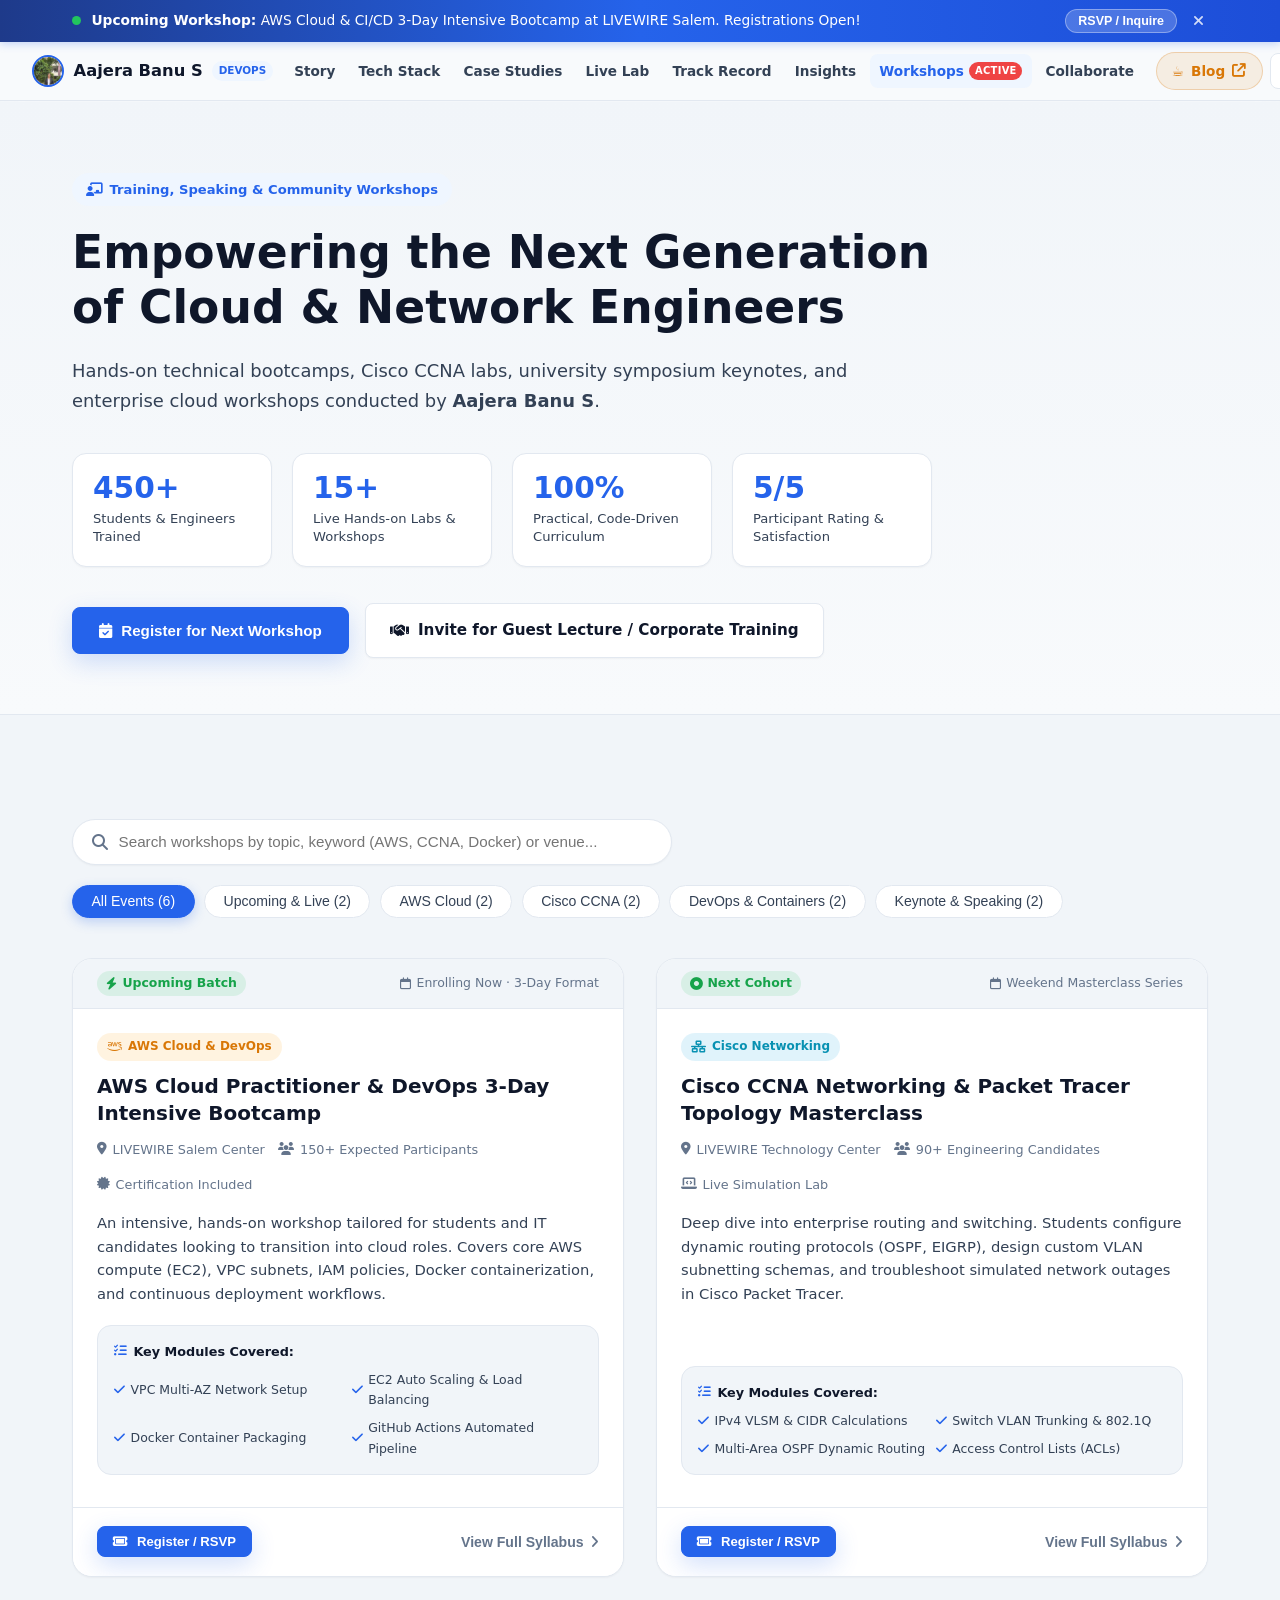
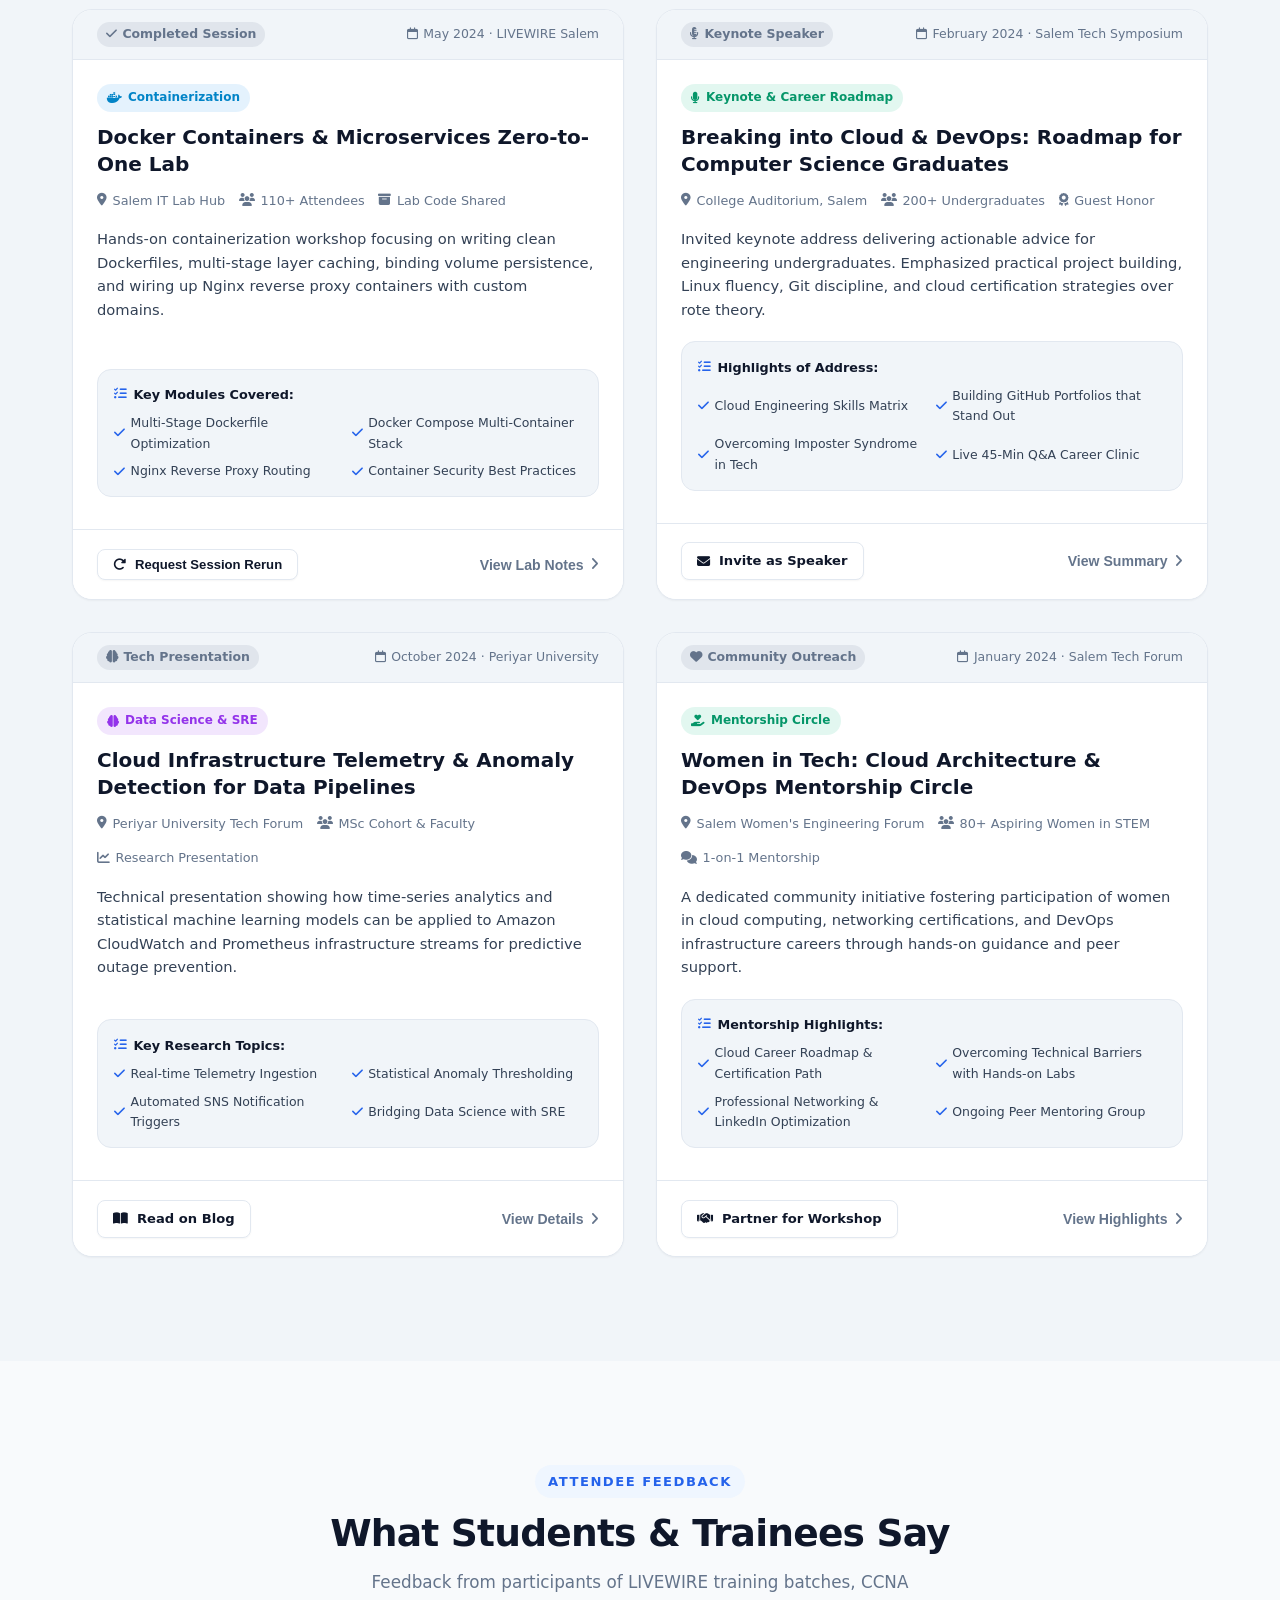
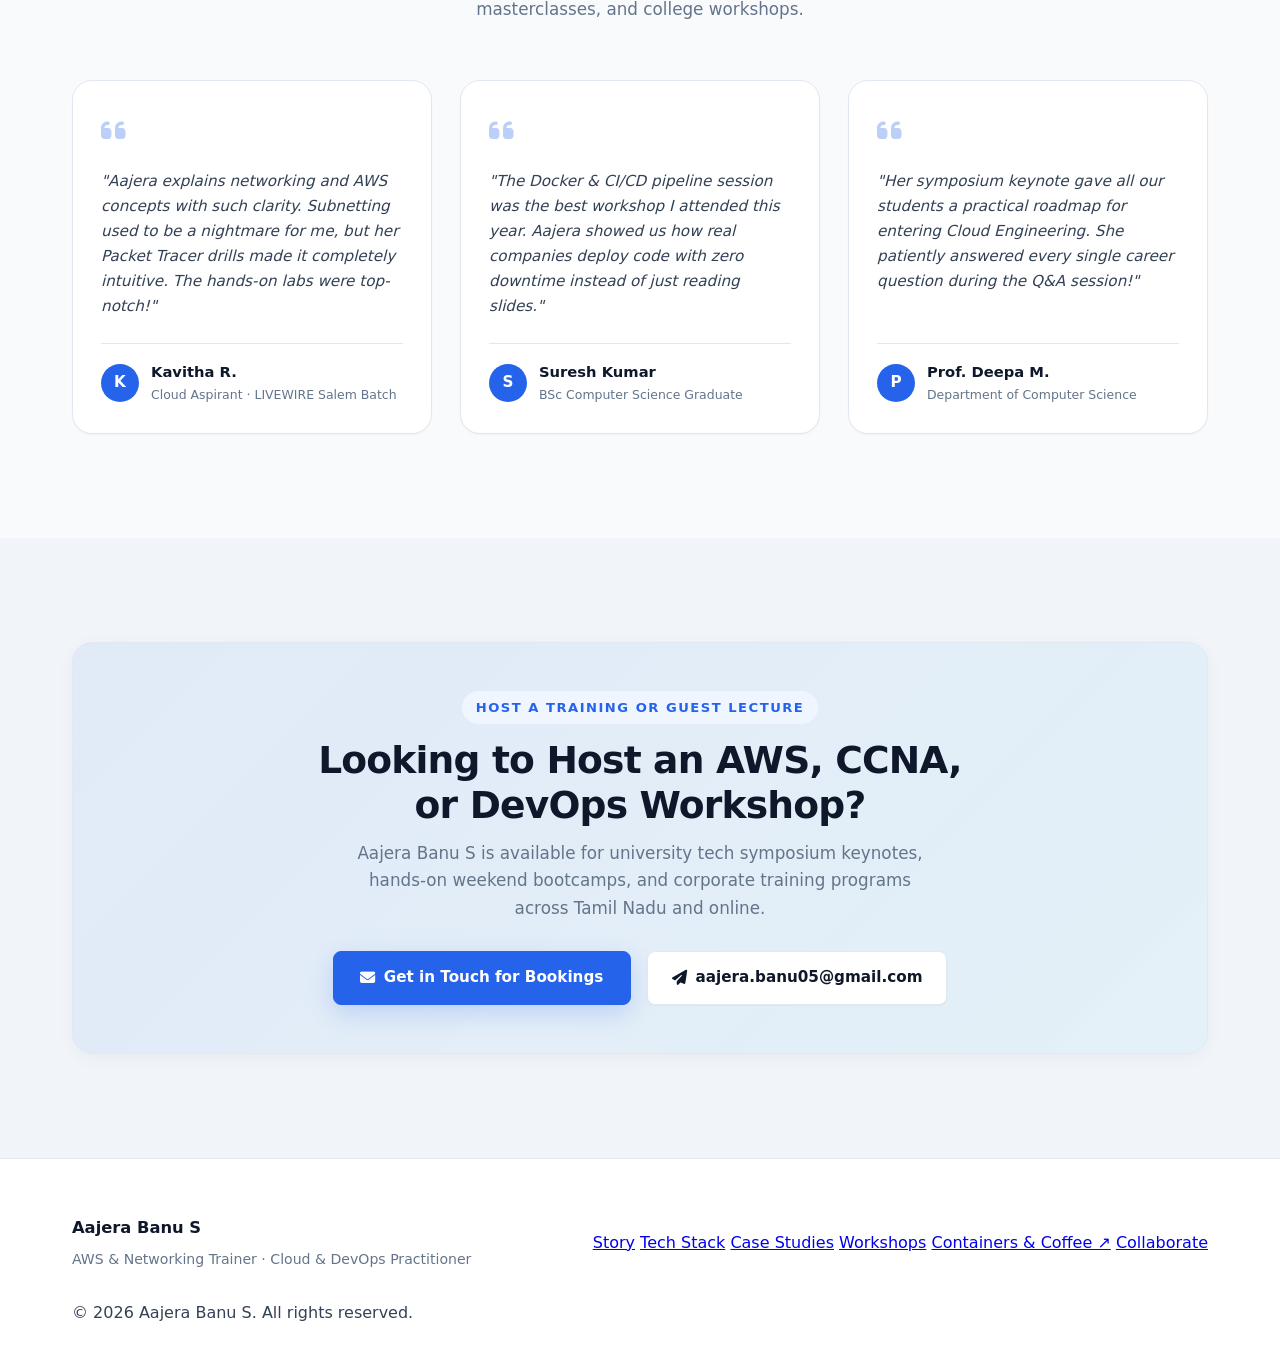
==== commit 76bdf7da: "feat: transform navigation and section titles into distinctive personal branding" ====
--- a/events.html
+++ b/events.html
@@ -49,17 +49,17 @@
       </a>
 
       <nav class="nav-menu" id="nav-menu">
-        <a href="index.html#about" class="nav-link">About</a>
-        <a href="index.html#skills" class="nav-link">Skills</a>
-        <a href="index.html#projects" class="nav-link">Projects</a>
-        <a href="index.html#pipeline" class="nav-link">CI/CD Demo</a>
-        <a href="index.html#experience" class="nav-link">Experience</a>
-        <a href="index.html#blogs" class="nav-link">Publications</a>
+        <a href="index.html#about" class="nav-link">Story</a>
+        <a href="index.html#skills" class="nav-link">Tech Stack</a>
+        <a href="index.html#projects" class="nav-link">Case Studies</a>
+        <a href="index.html#pipeline" class="nav-link">Live Lab</a>
+        <a href="index.html#experience" class="nav-link">Track Record</a>
+        <a href="index.html#blogs" class="nav-link">Insights</a>
         <a href="events.html" class="nav-link nav-link-active nav-link-highlight">
-          <span>Events</span>
+          <span>Workshops</span>
           <span class="nav-event-badge">Active</span>
         </a>
-        <a href="index.html#contact" class="nav-link">Contact</a>
+        <a href="index.html#contact" class="nav-link">Collaborate</a>
       </nav>
 
       <div class="header-actions">
@@ -105,21 +105,43 @@
     </div>
     <div class="drawer-scroll-body">
       <div class="drawer-nav">
-        <a href="index.html#about" class="drawer-link">About Aajera</a>
-        <a href="index.html#skills" class="drawer-link">Skills & Stack</a>
-        <a href="index.html#projects" class="drawer-link">Featured Projects</a>
-        <a href="index.html#pipeline" class="drawer-link">Live CI/CD Demo</a>
-        <a href="index.html#experience" class="drawer-link">Experience & Degrees</a>
-        <a href="index.html#blogs" class="drawer-link">Publications & Articles</a>
+        <a href="index.html#about" class="drawer-link">
+          <i class="fa-regular fa-compass"></i>
+          <span>My Story & Philosophy</span>
+        </a>
+        <a href="index.html#skills" class="drawer-link">
+          <i class="fa-solid fa-layer-group"></i>
+          <span>Cloud & DevOps Stack</span>
+        </a>
+        <a href="index.html#projects" class="drawer-link">
+          <i class="fa-solid fa-server"></i>
+          <span>Production Case Studies</span>
+        </a>
+        <a href="index.html#pipeline" class="drawer-link">
+          <i class="fa-solid fa-terminal"></i>
+          <span>Interactive DevOps Lab</span>
+        </a>
+        <a href="index.html#experience" class="drawer-link">
+          <i class="fa-solid fa-timeline"></i>
+          <span>Track Record & Impact</span>
+        </a>
+        <a href="index.html#blogs" class="drawer-link">
+          <i class="fa-solid fa-newspaper"></i>
+          <span>Technical Insights & Writings</span>
+        </a>
         <a href="events.html" class="drawer-link drawer-link-active">
-          <span>Events & Workshops</span>
+          <i class="fa-solid fa-chalkboard-user"></i>
+          <span>Workshops & Masterclasses</span>
           <span class="nav-event-badge">Active</span>
         </a>
         <a href="https://containersandcoffee.tech/" target="_blank" rel="noopener noreferrer" class="drawer-link drawer-link-highlight">
           <span>☕ Containers & Coffee (Blog)</span>
           <i class="fa-solid fa-arrow-up-right-from-square"></i>
         </a>
-        <a href="index.html#contact" class="drawer-link">Get in Touch</a>
+        <a href="index.html#contact" class="drawer-link">
+          <i class="fa-regular fa-paper-plane"></i>
+          <span>Let's Build Together</span>
+        </a>
         <div class="drawer-action">
           <a href="index.html" class="btn-primary w-full text-center">Back to Main Portfolio</a>
         </div>
@@ -560,12 +582,12 @@
           <p class="footer-tagline">AWS & Networking Trainer · Cloud & DevOps Practitioner</p>
         </div>
         <div class="footer-links">
-          <a href="index.html#about">About</a>
-          <a href="index.html#skills">Skills</a>
-          <a href="index.html#projects">Projects</a>
-          <a href="events.html">Events & Workshops</a>
+          <a href="index.html#about">Story</a>
+          <a href="index.html#skills">Tech Stack</a>
+          <a href="index.html#projects">Case Studies</a>
+          <a href="events.html">Workshops</a>
           <a href="https://containersandcoffee.tech/" target="_blank" rel="noopener noreferrer">Containers & Coffee ↗</a>
-          <a href="index.html#contact">Contact</a>
+          <a href="index.html#contact">Collaborate</a>
         </div>
         <div class="footer-copyright">
           &copy; <span id="year-span"></span> Aajera Banu S. All rights reserved.
--- a/style.css
+++ b/style.css
@@ -861,17 +861,33 @@
 .drawer-link {
   color: var(--text-secondary);
   text-decoration: none;
-  font-size: 1rem;
+  font-size: 0.96rem;
   font-weight: 600;
-  padding-bottom: 0.5rem;
+  padding-bottom: 0.55rem;
   border-bottom: 1px solid var(--border-color);
-  transition: color 0.15s ease, transform 0.15s ease;
+  transition: all 0.18s ease;
+  display: flex;
+  align-items: center;
+  gap: 0.75rem;
+}
+
+.drawer-link i {
+  width: 20px;
+  font-size: 0.95rem;
+  color: var(--accent);
+  opacity: 0.85;
+  transition: transform 0.2s ease, opacity 0.2s ease;
 }
 
 .drawer-link:hover,
 .drawer-link:active {
   color: var(--accent);
-  transform: translateX(4px);
+  transform: translateX(5px);
+}
+
+.drawer-link:hover i {
+  opacity: 1;
+  transform: scale(1.15);
 }
 
 .drawer-action {
@@ -2578,7 +2594,8 @@
   transition: opacity var(--trans-fast);
 }
 
-.modal-backdrop.active {
+.modal-backdrop.active,
+.modal-backdrop.open {
   display: flex;
   opacity: 1;
 }
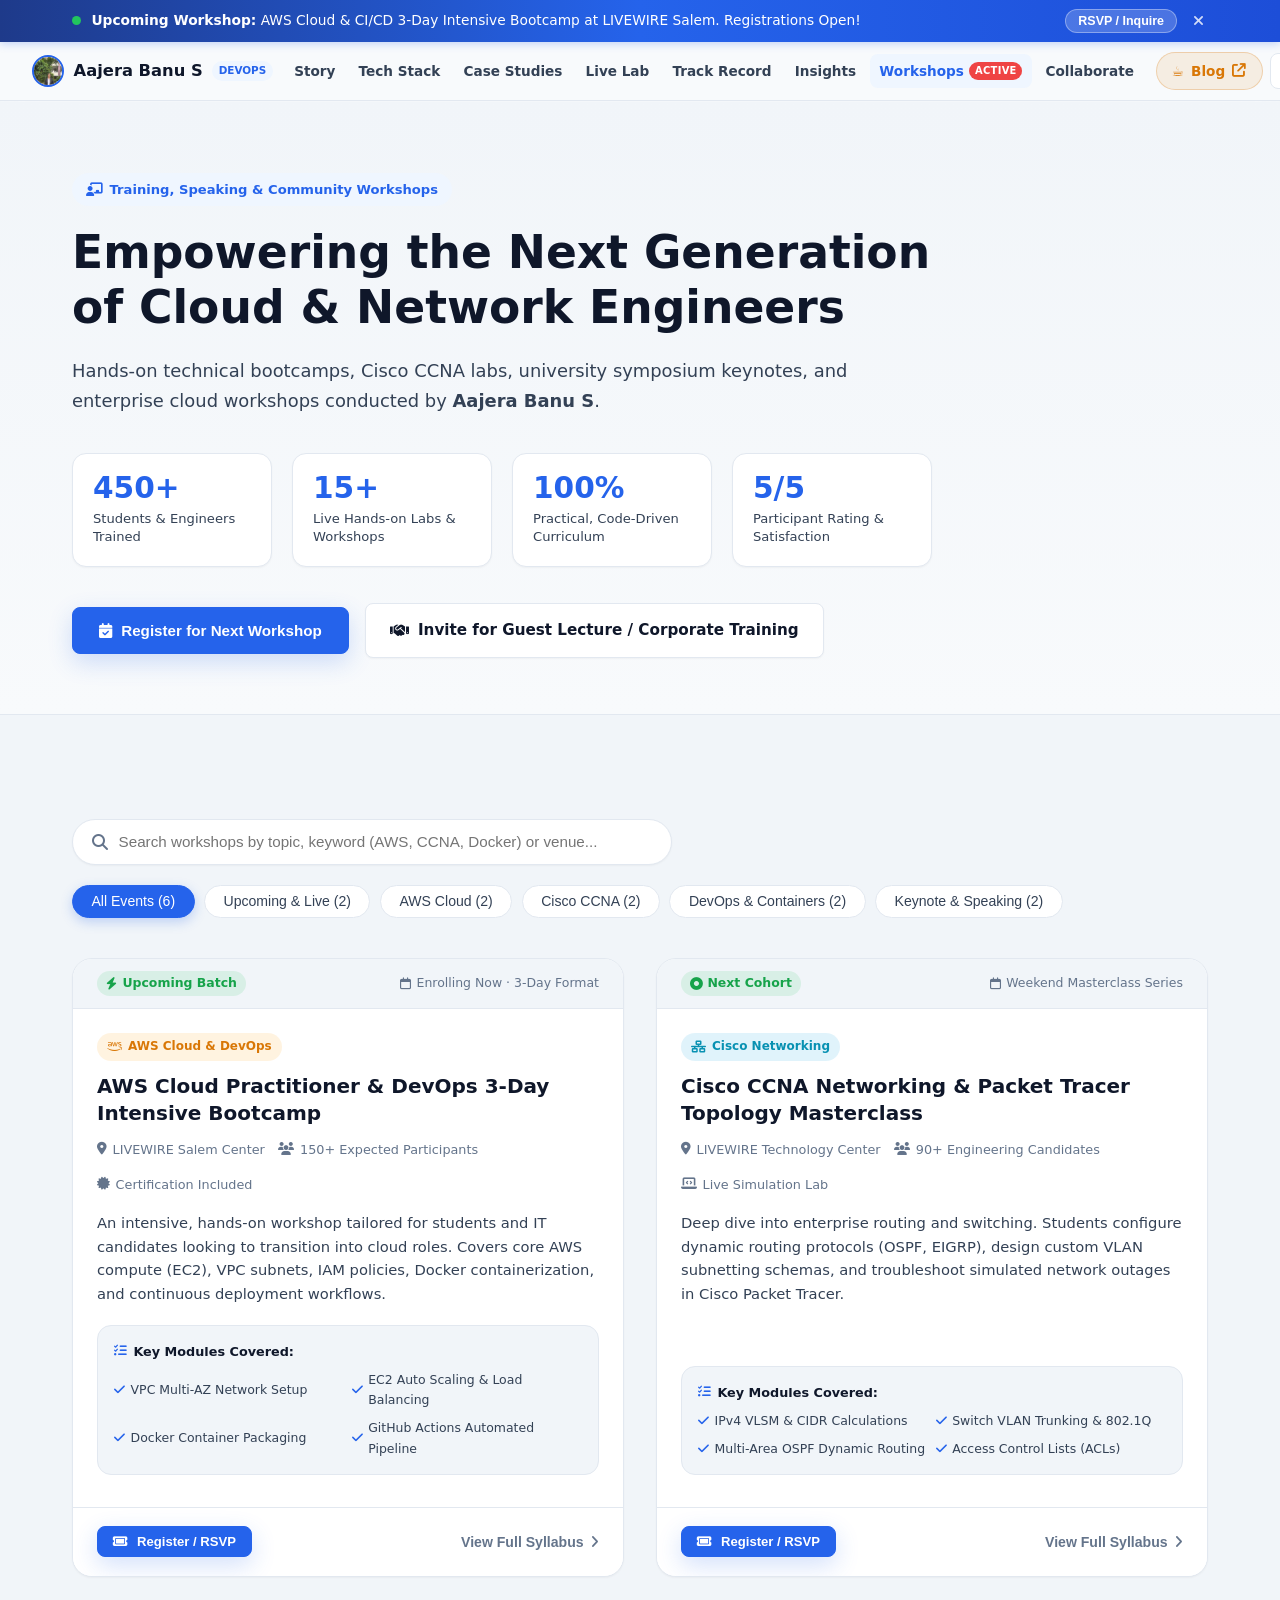
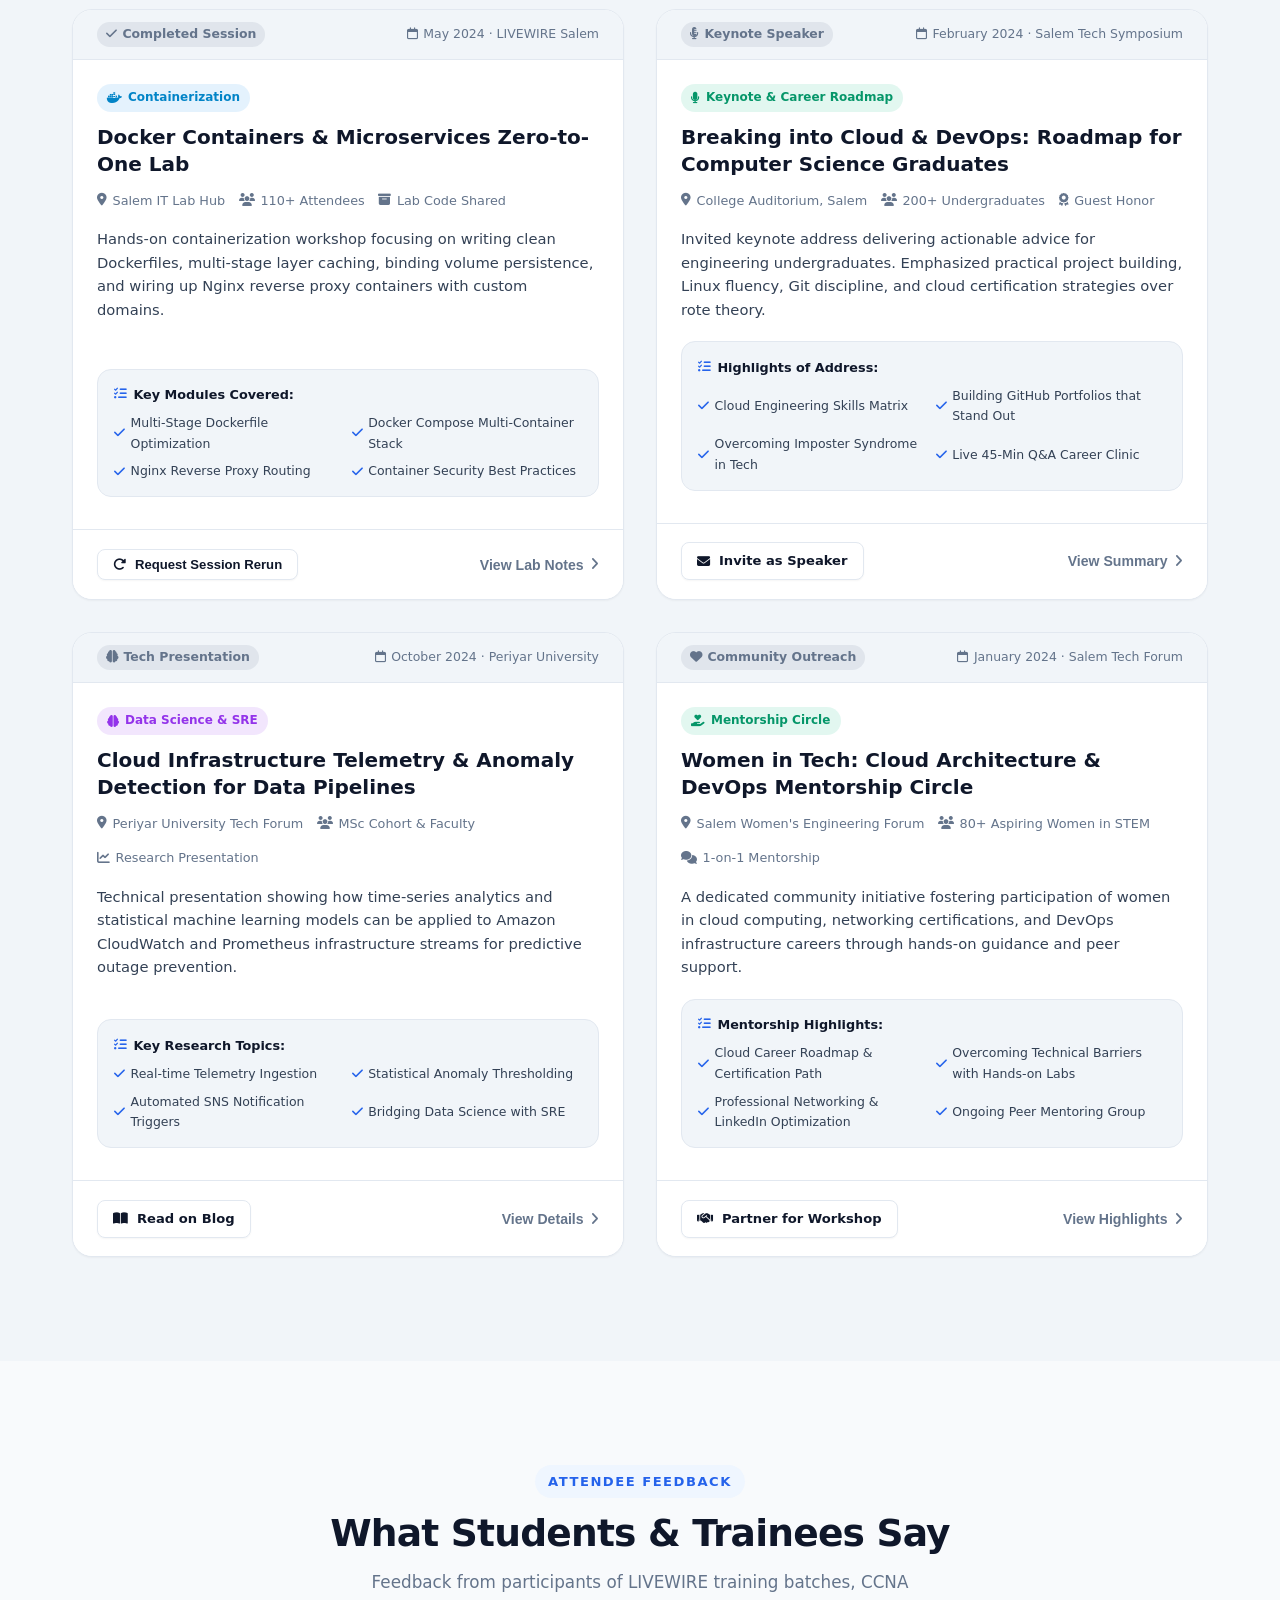
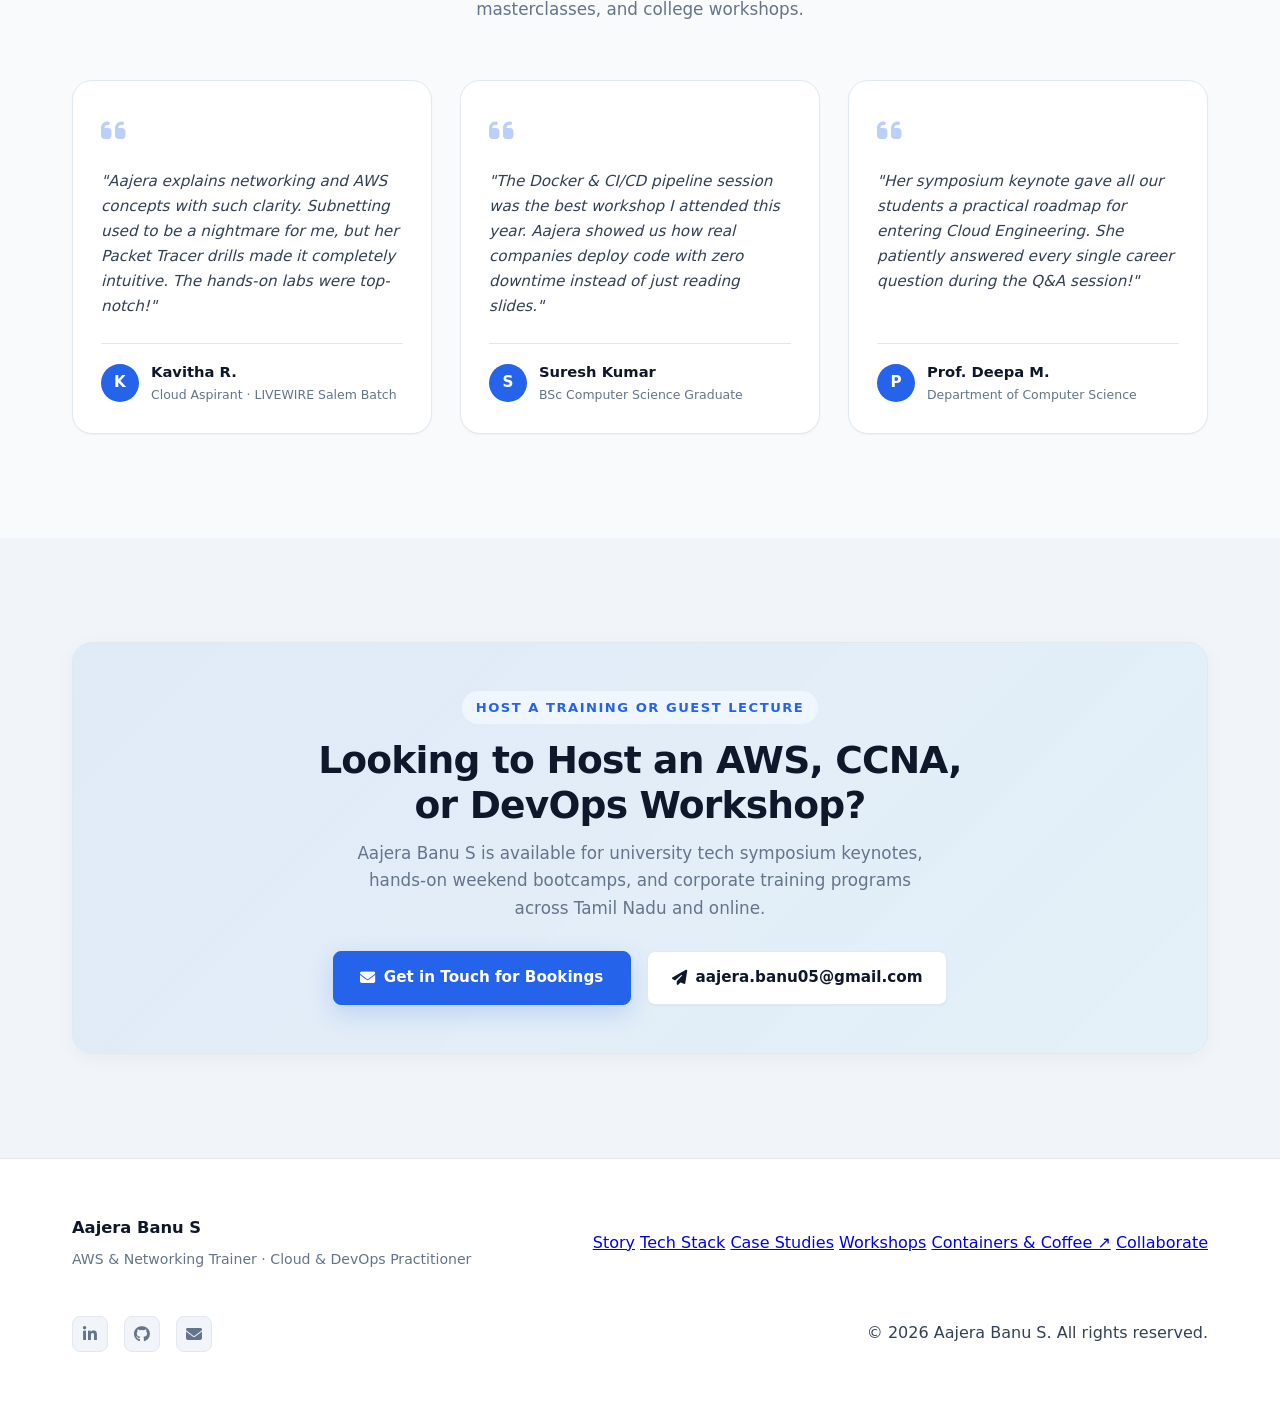
==== commit e09c9cf4: "feat(seo): optimize Google search ranking for Aajera Banu with Schema JSON-LD, sitemap, robots.txt, " ====
--- a/events.html
+++ b/events.html
@@ -3,12 +3,59 @@
 <head>
   <meta charset="UTF-8" />
   <meta name="viewport" content="width=device-width, initial-scale=1.0" />
-  <title>Events & Workshops — Aajera Banu S | Cloud & DevOps Trainer</title>
   
-  <!-- SEO Meta Tags -->
-  <meta name="description" content="Explore workshops, CCNA masterclasses, AWS bootcamps, and technical speaking events led by Aajera Banu S across institutions and technology centers." />
-  <meta name="keywords" content="Aajera Banu, AWS Workshops, DevOps Bootcamps, LIVEWIRE Salem, Cisco CCNA Trainer, Cloud Mentorship, Technical Speaker" />
+  <!-- Primary SEO Meta Tags -->
+  <title>Workshops & Speaking Events — Aajera Banu S | AWS & DevOps Trainer</title>
+  <meta name="title" content="Workshops & Speaking Events — Aajera Banu S | AWS & DevOps Trainer" />
+  <meta name="description" content="Explore live hands-on AWS bootcamps, CCNA networking masterclasses, and technical keynotes conducted by Aajera Banu S at LIVEWIRE, universities, and symposiums." />
+  <meta name="keywords" content="Aajera Banu, Aajera Banu S, Aajera Banu Events, Aajera Banu Workshops, AWS Workshops Salem, DevOps Bootcamps, LIVEWIRE Salem, Cisco CCNA Trainer, Aajera Banu LinkedIn, Cloud Mentorship" />
   <meta name="author" content="Aajera Banu S" />
+  <link rel="canonical" href="https://kerthikdev.github.io/aajera-portfolio/events.html" />
+
+  <!-- Search Engine Crawling Directives -->
+  <meta name="robots" content="index, follow, max-snippet:-1, max-image-preview:large, max-video-preview:-1" />
+  <meta name="googlebot" content="index, follow, max-snippet:-1, max-image-preview:large, max-video-preview:-1" />
+  <meta name="bingbot" content="index, follow, max-snippet:-1, max-image-preview:large, max-video-preview:-1" />
+
+  <!-- Open Graph / Facebook / LinkedIn -->
+  <meta property="og:type" content="website" />
+  <meta property="og:url" content="https://kerthikdev.github.io/aajera-portfolio/events.html" />
+  <meta property="og:title" content="Workshops & Speaking Events — Aajera Banu S | AWS & DevOps Trainer" />
+  <meta property="og:description" content="Explore live hands-on AWS bootcamps, CCNA networking masterclasses, and technical keynotes conducted by Aajera Banu S." />
+  <meta property="og:image" content="https://kerthikdev.github.io/aajera-portfolio/assets/images/profile.jpg" />
+  <meta property="og:image:alt" content="Aajera Banu S — Cloud & DevOps Trainer" />
+  <meta property="og:site_name" content="Aajera Banu S Portfolio" />
+  <meta property="og:locale" content="en_US" />
+
+  <!-- Twitter Meta Tags -->
+  <meta name="twitter:card" content="summary_large_image" />
+  <meta name="twitter:url" content="https://kerthikdev.github.io/aajera-portfolio/events.html" />
+  <meta name="twitter:title" content="Workshops & Speaking Events — Aajera Banu S" />
+  <meta name="twitter:description" content="Hands-on AWS Cloud & DevOps masterclasses, CCNA routing labs, and university symposium keynotes by Aajera Banu S." />
+  <meta name="twitter:image" content="https://kerthikdev.github.io/aajera-portfolio/assets/images/profile.jpg" />
+  <meta name="twitter:image:alt" content="Aajera Banu S — Cloud & DevOps Trainer" />
+
+  <!-- Schema.org JSON-LD Structured Data (CollectionPage & Events) -->
+  <script type="application/ld+json">
+  {
+    "@context": "https://schema.org",
+    "@type": "CollectionPage",
+    "name": "Workshops, Bootcamps & Speaking Events — Aajera Banu S",
+    "url": "https://kerthikdev.github.io/aajera-portfolio/events.html",
+    "description": "Live AWS Cloud Practitioner & DevOps bootcamps, Cisco CCNA networking workshops, and keynote speeches led by Aajera Banu S.",
+    "author": {
+      "@type": "Person",
+      "name": "Aajera Banu S",
+      "jobTitle": "AWS & Cisco Networking Trainer, Cloud & DevOps Engineer",
+      "url": "https://kerthikdev.github.io/aajera-portfolio/",
+      "sameAs": [
+        "https://www.linkedin.com/in/aajerabanu/",
+        "https://github.com/aajerabanu0508",
+        "https://containersandcoffee.tech/"
+      ]
+    }
+  }
+  </script>
 
   <!-- Google Fonts: Inter & Outfit -->
   <link rel="preconnect" href="https://fonts.googleapis.com" />
@@ -42,7 +89,7 @@
     <div class="site-container header-inner">
       <a href="index.html#hero" class="brand-link" aria-label="Aajera Banu Portfolio">
         <span class="brand-avatar-mini">
-          <img src="assets/images/profile.jpg" alt="Aajera" />
+          <img src="assets/images/profile.jpg" alt="Aajera Banu S — Cloud & DevOps Trainer" />
         </span>
         <span class="brand-name">Aajera Banu S</span>
         <span class="brand-badge">DevOps</span>
@@ -589,6 +636,11 @@
           <a href="https://containersandcoffee.tech/" target="_blank" rel="noopener noreferrer">Containers & Coffee ↗</a>
           <a href="index.html#contact">Collaborate</a>
         </div>
+        <div class="footer-social-links" style="display: flex; gap: 1rem; justify-content: center; margin: 1rem 0;">
+          <a href="https://www.linkedin.com/in/aajerabanu/" target="_blank" rel="noopener noreferrer me" aria-label="LinkedIn Profile" title="Aajera Banu S on LinkedIn"><i class="fa-brands fa-linkedin-in"></i></a>
+          <a href="https://github.com/aajerabanu0508" target="_blank" rel="noopener noreferrer me" aria-label="GitHub Profile" title="Aajera Banu S on GitHub"><i class="fa-brands fa-github"></i></a>
+          <a href="mailto:aajera.banu05@gmail.com" aria-label="Email Aajera Banu S" title="Send Email to Aajera Banu S"><i class="fa-solid fa-envelope"></i></a>
+        </div>
         <div class="footer-copyright">
           &copy; <span id="year-span"></span> Aajera Banu S. All rights reserved.
         </div>
--- a/style.css
+++ b/style.css
@@ -939,6 +939,17 @@
   border-radius: 50%;
   background: #10b981;
   box-shadow: 0 0 8px #10b981;
+}
+
+.hero-eyebrow-name {
+  display: block;
+  font-family: var(--font-mono);
+  font-size: 1.12rem;
+  font-weight: 700;
+  color: var(--accent);
+  text-transform: uppercase;
+  letter-spacing: 2px;
+  margin-bottom: 0.5rem;
 }
 
 .hero-title {
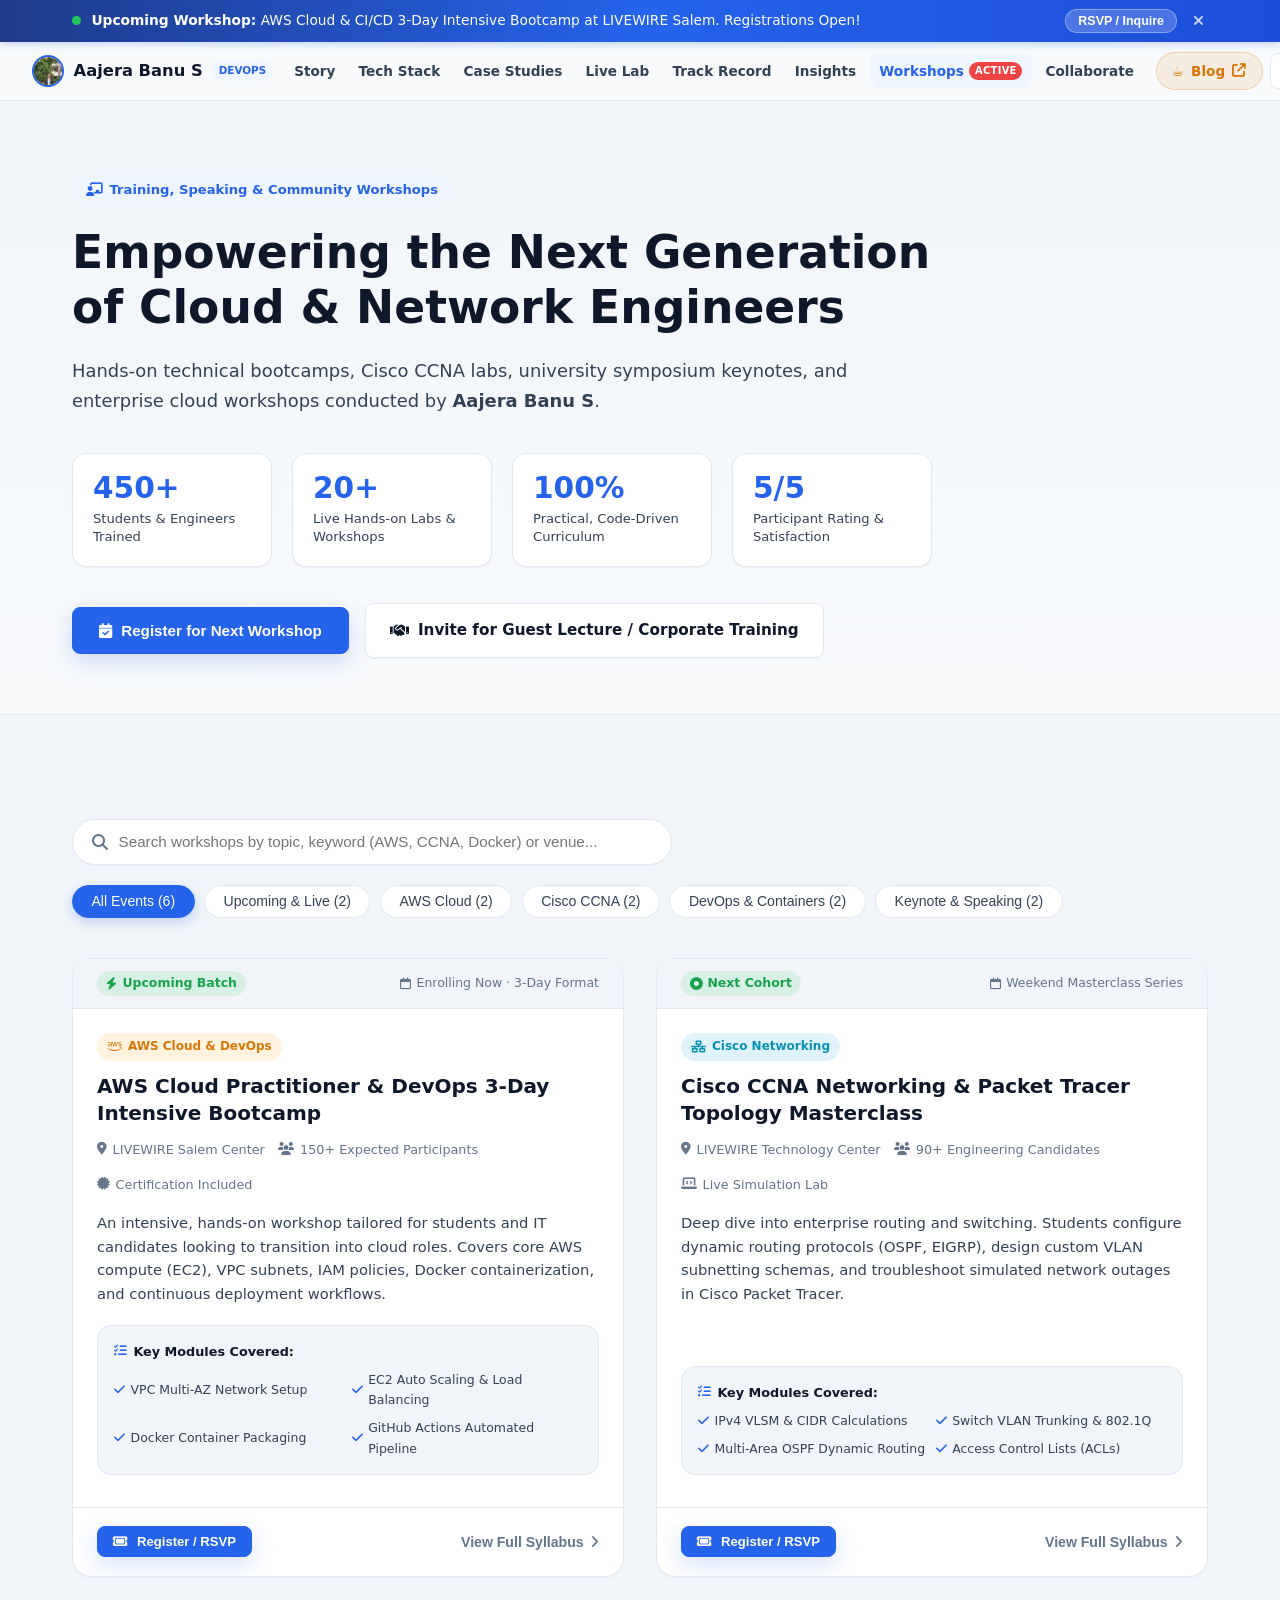
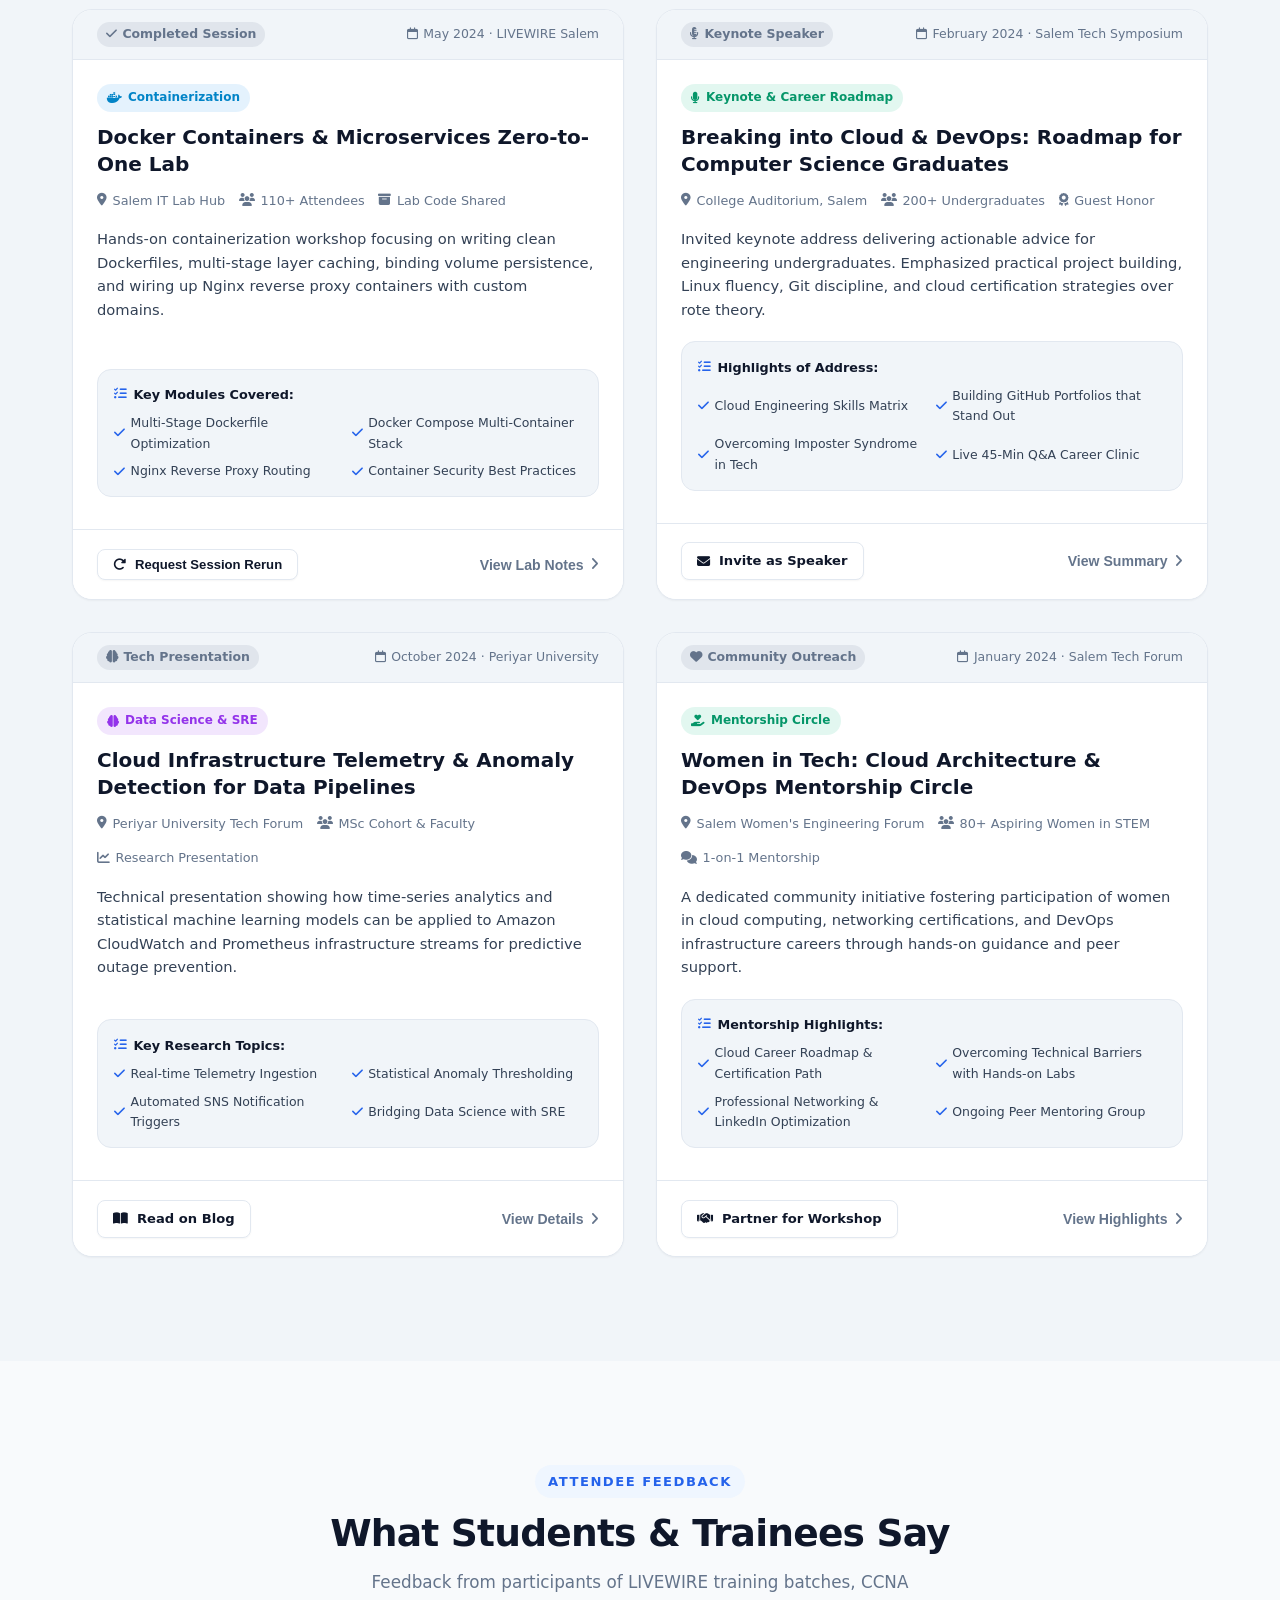
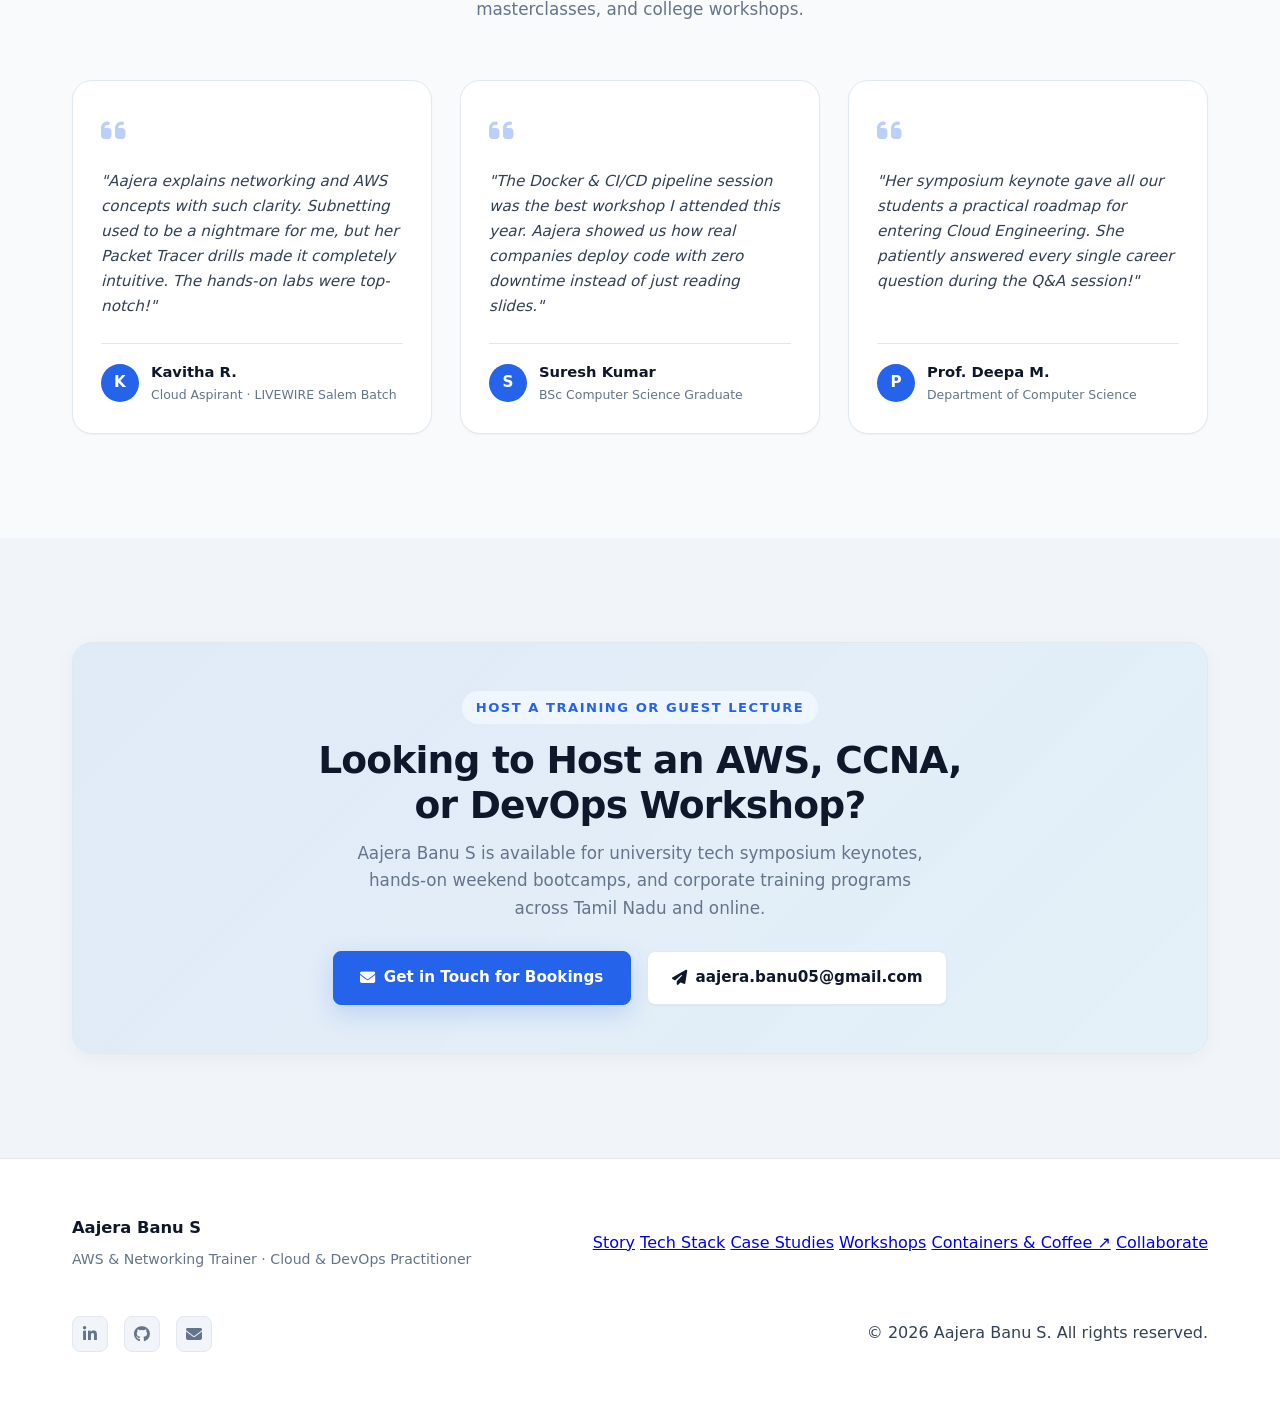
==== commit 959ea219: "fix(metrics): update workshop/labs count to 20+ alongside 450+ students trained" ====
--- a/events.html
+++ b/events.html
@@ -12,6 +12,16 @@
   <meta name="author" content="Aajera Banu S" />
   <link rel="canonical" href="https://kerthikdev.github.io/aajera-portfolio/events.html" />
 
+  <!-- Favicon & Touch Icons (Displayed next to site in Google Search Results) -->
+  <link rel="icon" type="image/png" sizes="32x32" href="assets/images/favicon-32x32.png" />
+  <link rel="icon" type="image/png" sizes="16x16" href="assets/images/favicon-16x16.png" />
+  <link rel="apple-touch-icon" sizes="180x180" href="assets/images/apple-touch-icon.png" />
+  <link rel="shortcut icon" href="favicon.ico" />
+
+  <!-- Google Thumbnail Extraction Meta -->
+  <link rel="image_src" href="https://kerthikdev.github.io/aajera-portfolio/assets/images/profile-portrait.jpg" />
+  <meta name="thumbnail" content="https://kerthikdev.github.io/aajera-portfolio/assets/images/profile-portrait.jpg" />
+
   <!-- Search Engine Crawling Directives -->
   <meta name="robots" content="index, follow, max-snippet:-1, max-image-preview:large, max-video-preview:-1" />
   <meta name="googlebot" content="index, follow, max-snippet:-1, max-image-preview:large, max-video-preview:-1" />
@@ -22,7 +32,11 @@
   <meta property="og:url" content="https://kerthikdev.github.io/aajera-portfolio/events.html" />
   <meta property="og:title" content="Workshops & Speaking Events — Aajera Banu S | AWS & DevOps Trainer" />
   <meta property="og:description" content="Explore live hands-on AWS bootcamps, CCNA networking masterclasses, and technical keynotes conducted by Aajera Banu S." />
-  <meta property="og:image" content="https://kerthikdev.github.io/aajera-portfolio/assets/images/profile.jpg" />
+  <meta property="og:image" content="https://kerthikdev.github.io/aajera-portfolio/assets/images/profile-portrait.jpg" />
+  <meta property="og:image:secure_url" content="https://kerthikdev.github.io/aajera-portfolio/assets/images/profile-portrait.jpg" />
+  <meta property="og:image:type" content="image/jpeg" />
+  <meta property="og:image:width" content="576" />
+  <meta property="og:image:height" content="576" />
   <meta property="og:image:alt" content="Aajera Banu S — Cloud & DevOps Trainer" />
   <meta property="og:site_name" content="Aajera Banu S Portfolio" />
   <meta property="og:locale" content="en_US" />
@@ -32,7 +46,7 @@
   <meta name="twitter:url" content="https://kerthikdev.github.io/aajera-portfolio/events.html" />
   <meta name="twitter:title" content="Workshops & Speaking Events — Aajera Banu S" />
   <meta name="twitter:description" content="Hands-on AWS Cloud & DevOps masterclasses, CCNA routing labs, and university symposium keynotes by Aajera Banu S." />
-  <meta name="twitter:image" content="https://kerthikdev.github.io/aajera-portfolio/assets/images/profile.jpg" />
+  <meta name="twitter:image" content="https://kerthikdev.github.io/aajera-portfolio/assets/images/profile-portrait.jpg" />
   <meta name="twitter:image:alt" content="Aajera Banu S — Cloud & DevOps Trainer" />
 
   <!-- Schema.org JSON-LD Structured Data (CollectionPage & Events) -->
@@ -247,7 +261,7 @@
               <div class="metric-label">Students & Engineers Trained</div>
             </div>
             <div class="event-metric-card">
-              <div class="metric-number">15+</div>
+              <div class="metric-number">20+</div>
               <div class="metric-label">Live Hands-on Labs & Workshops</div>
             </div>
             <div class="event-metric-card">
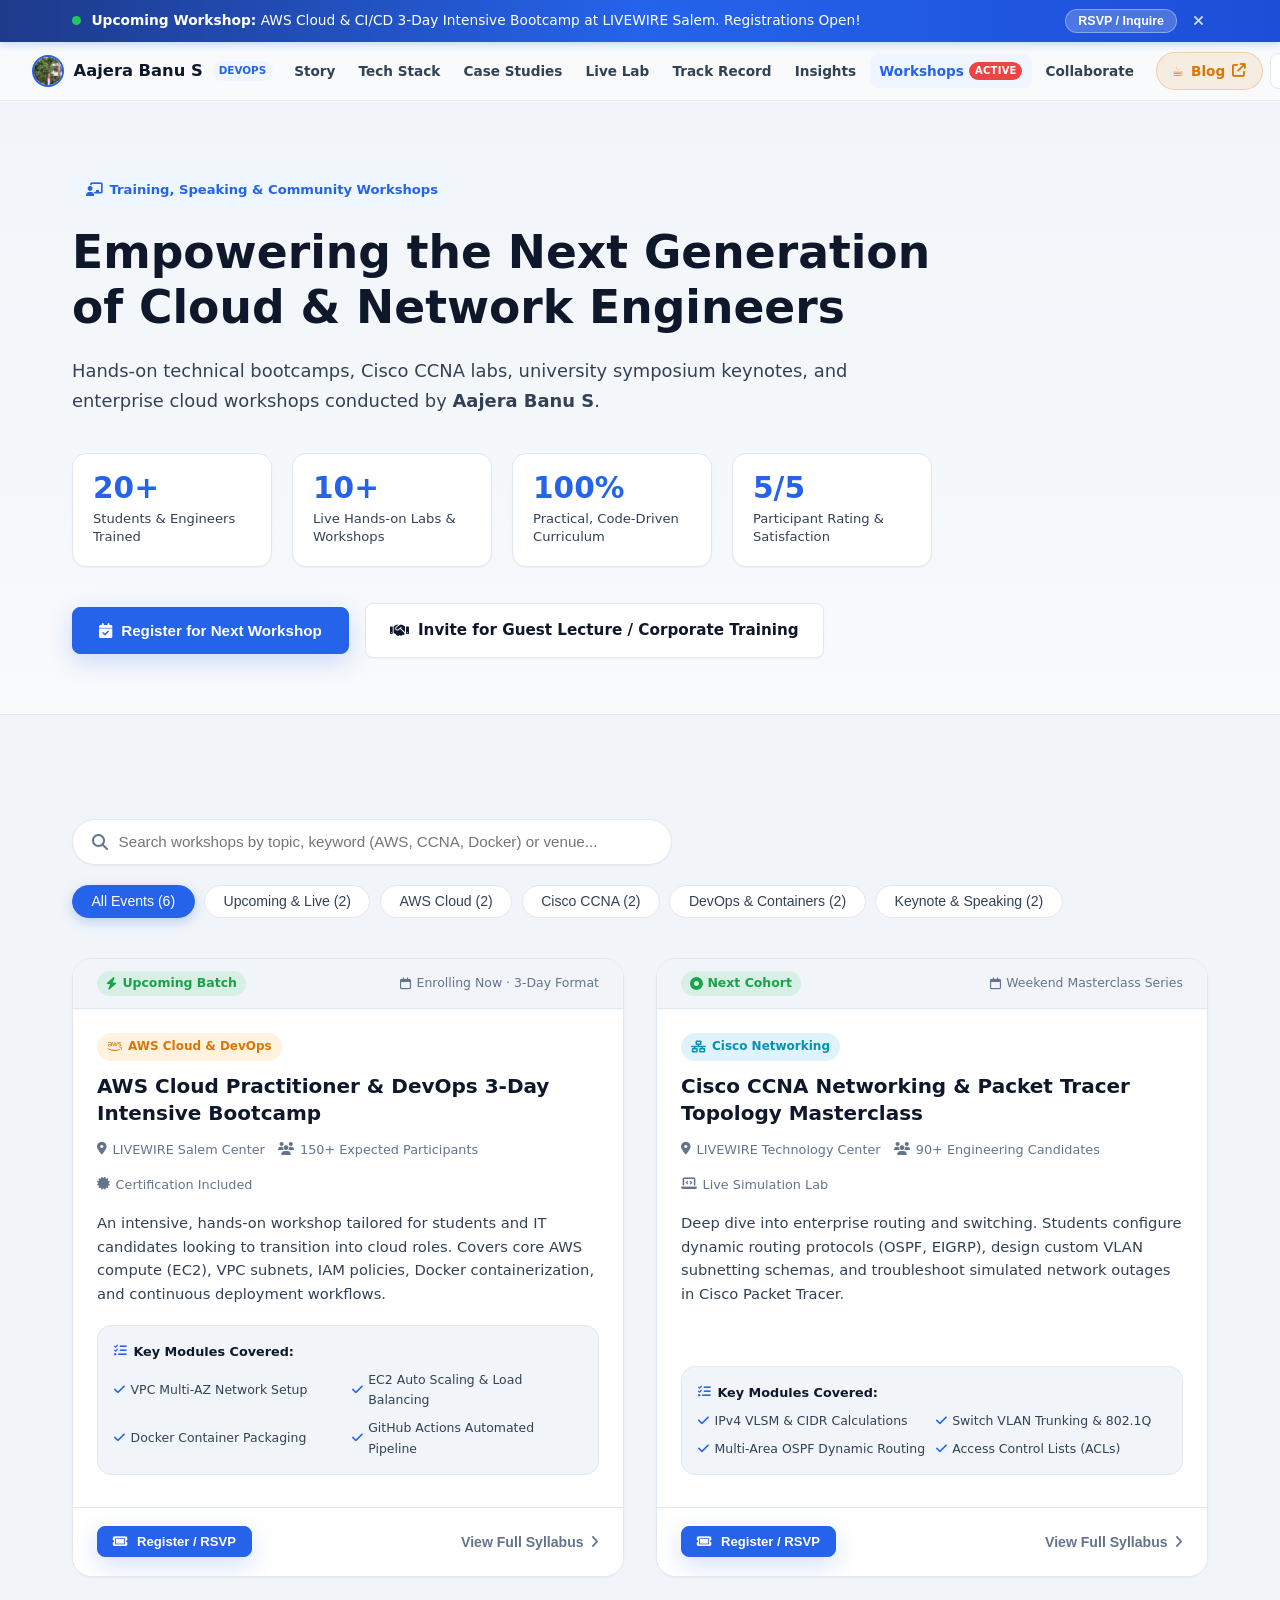
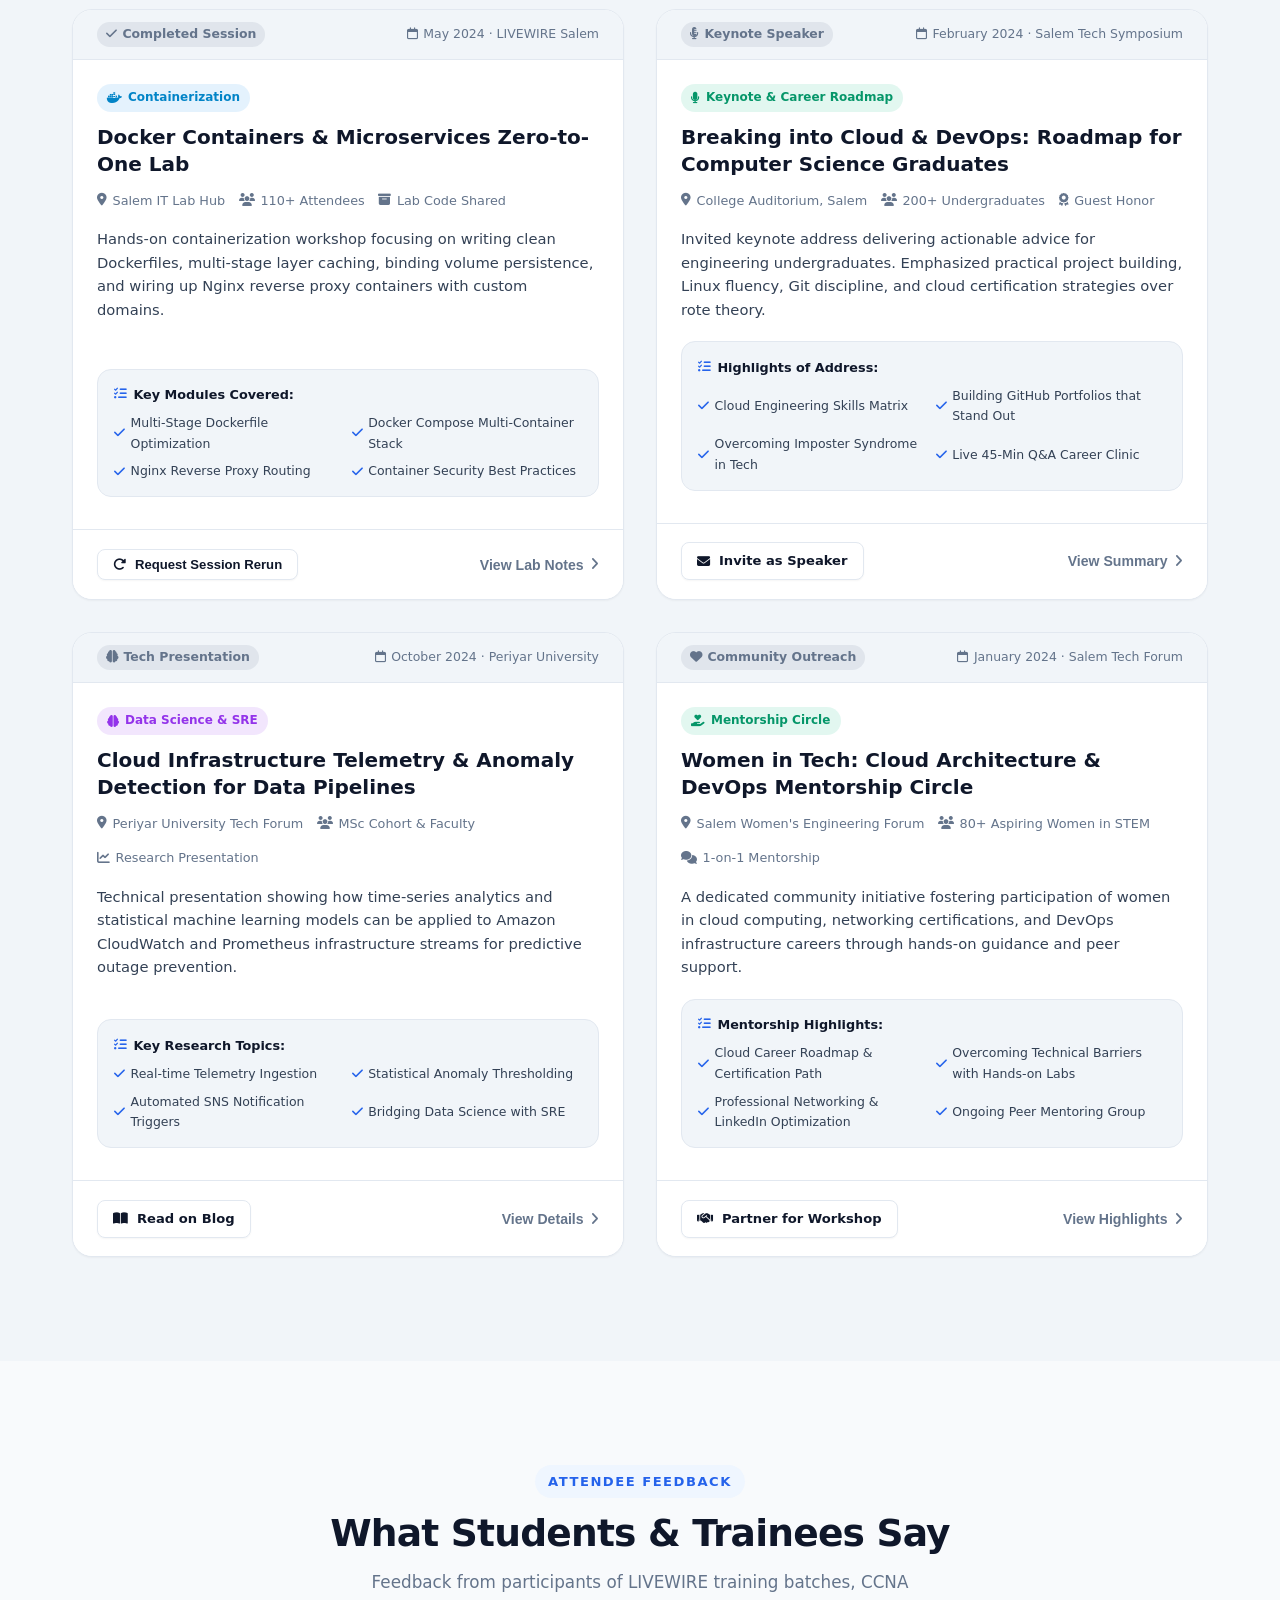
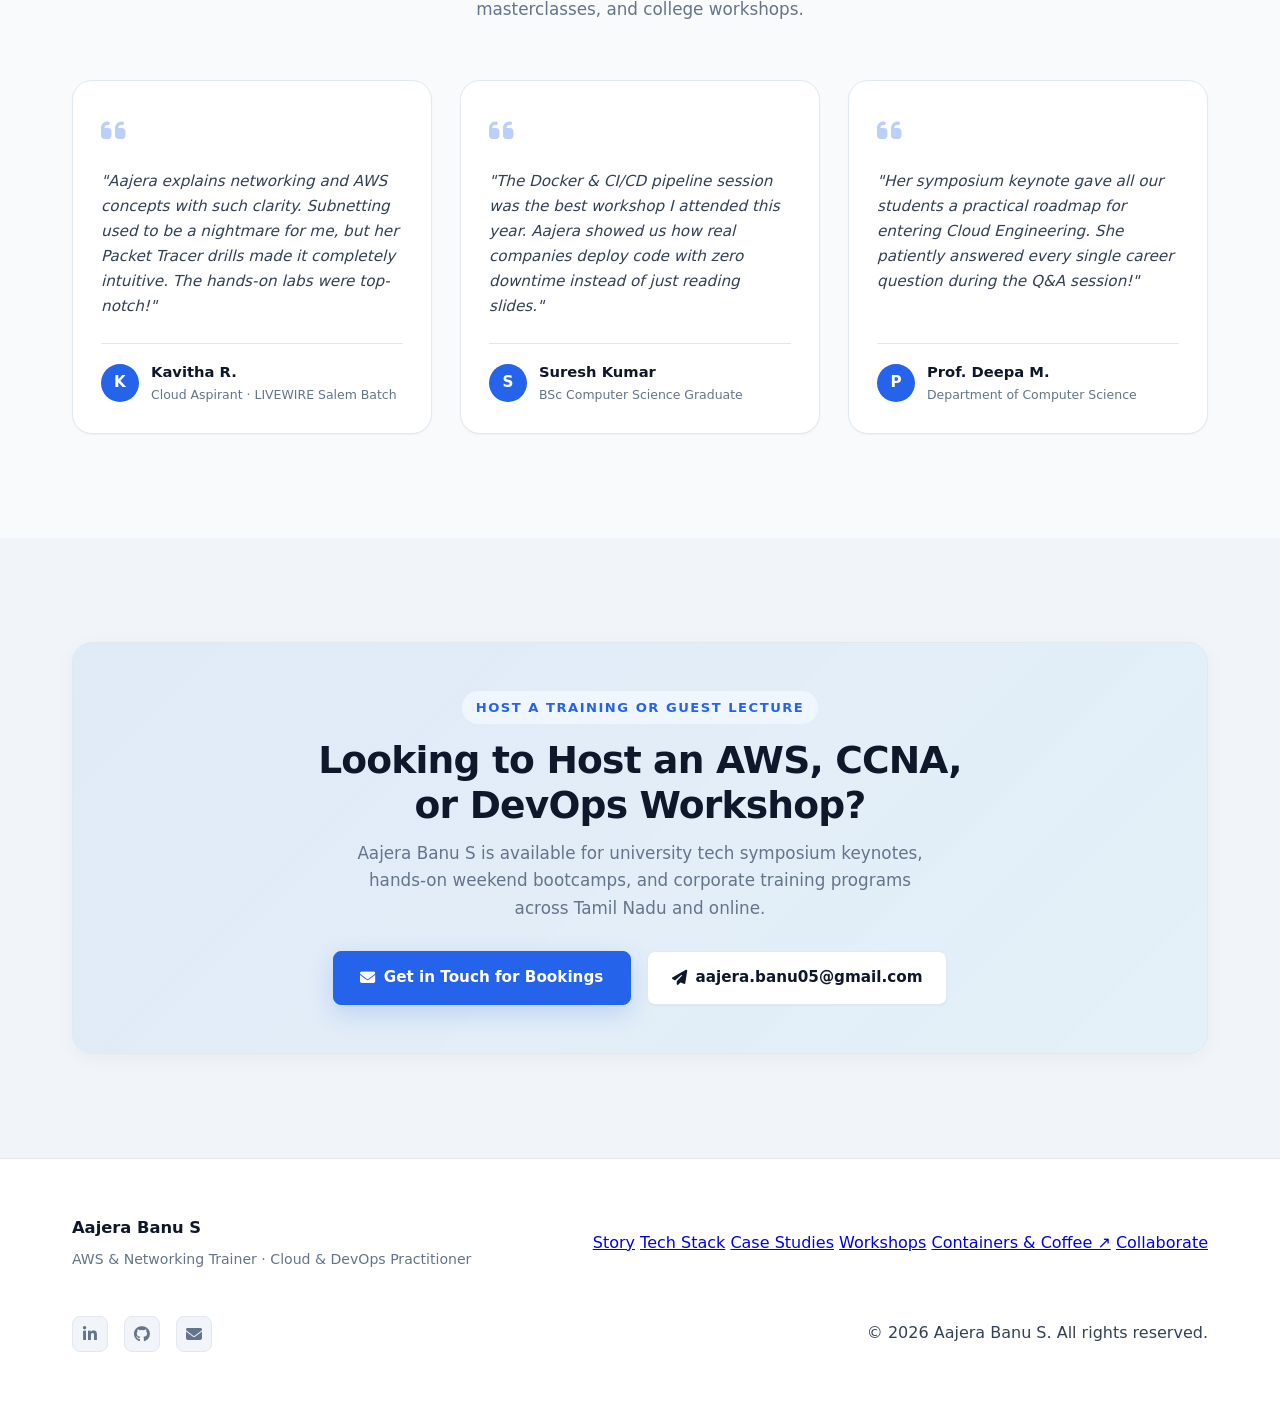
==== commit 70092aac: "fix(metrics): correct metrics to 20+ students trained and 10+ hands-on labs" ====
--- a/events.html
+++ b/events.html
@@ -257,11 +257,11 @@
           <!-- Key Metrics -->
           <div class="events-metrics-row">
             <div class="event-metric-card">
-              <div class="metric-number">450+</div>
+              <div class="metric-number">20+</div>
               <div class="metric-label">Students & Engineers Trained</div>
             </div>
             <div class="event-metric-card">
-              <div class="metric-number">20+</div>
+              <div class="metric-number">10+</div>
               <div class="metric-label">Live Hands-on Labs & Workshops</div>
             </div>
             <div class="event-metric-card">
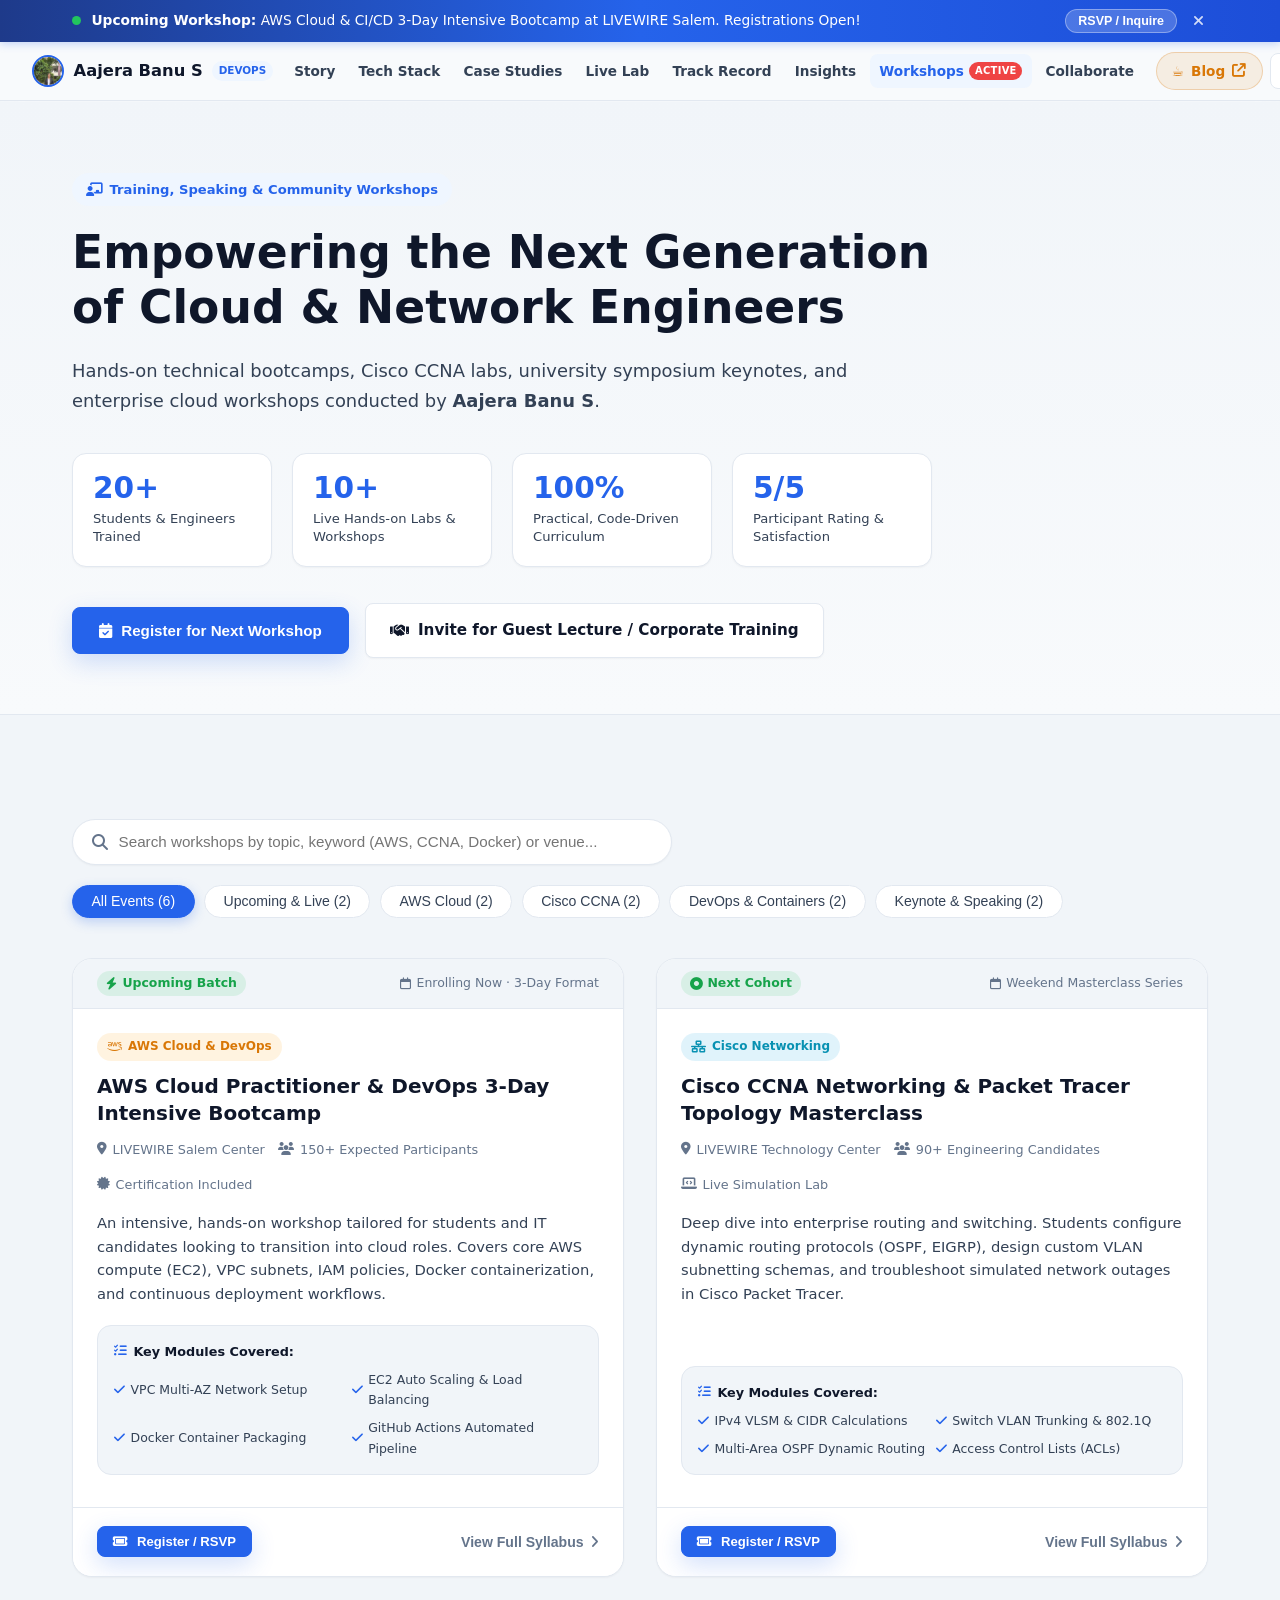
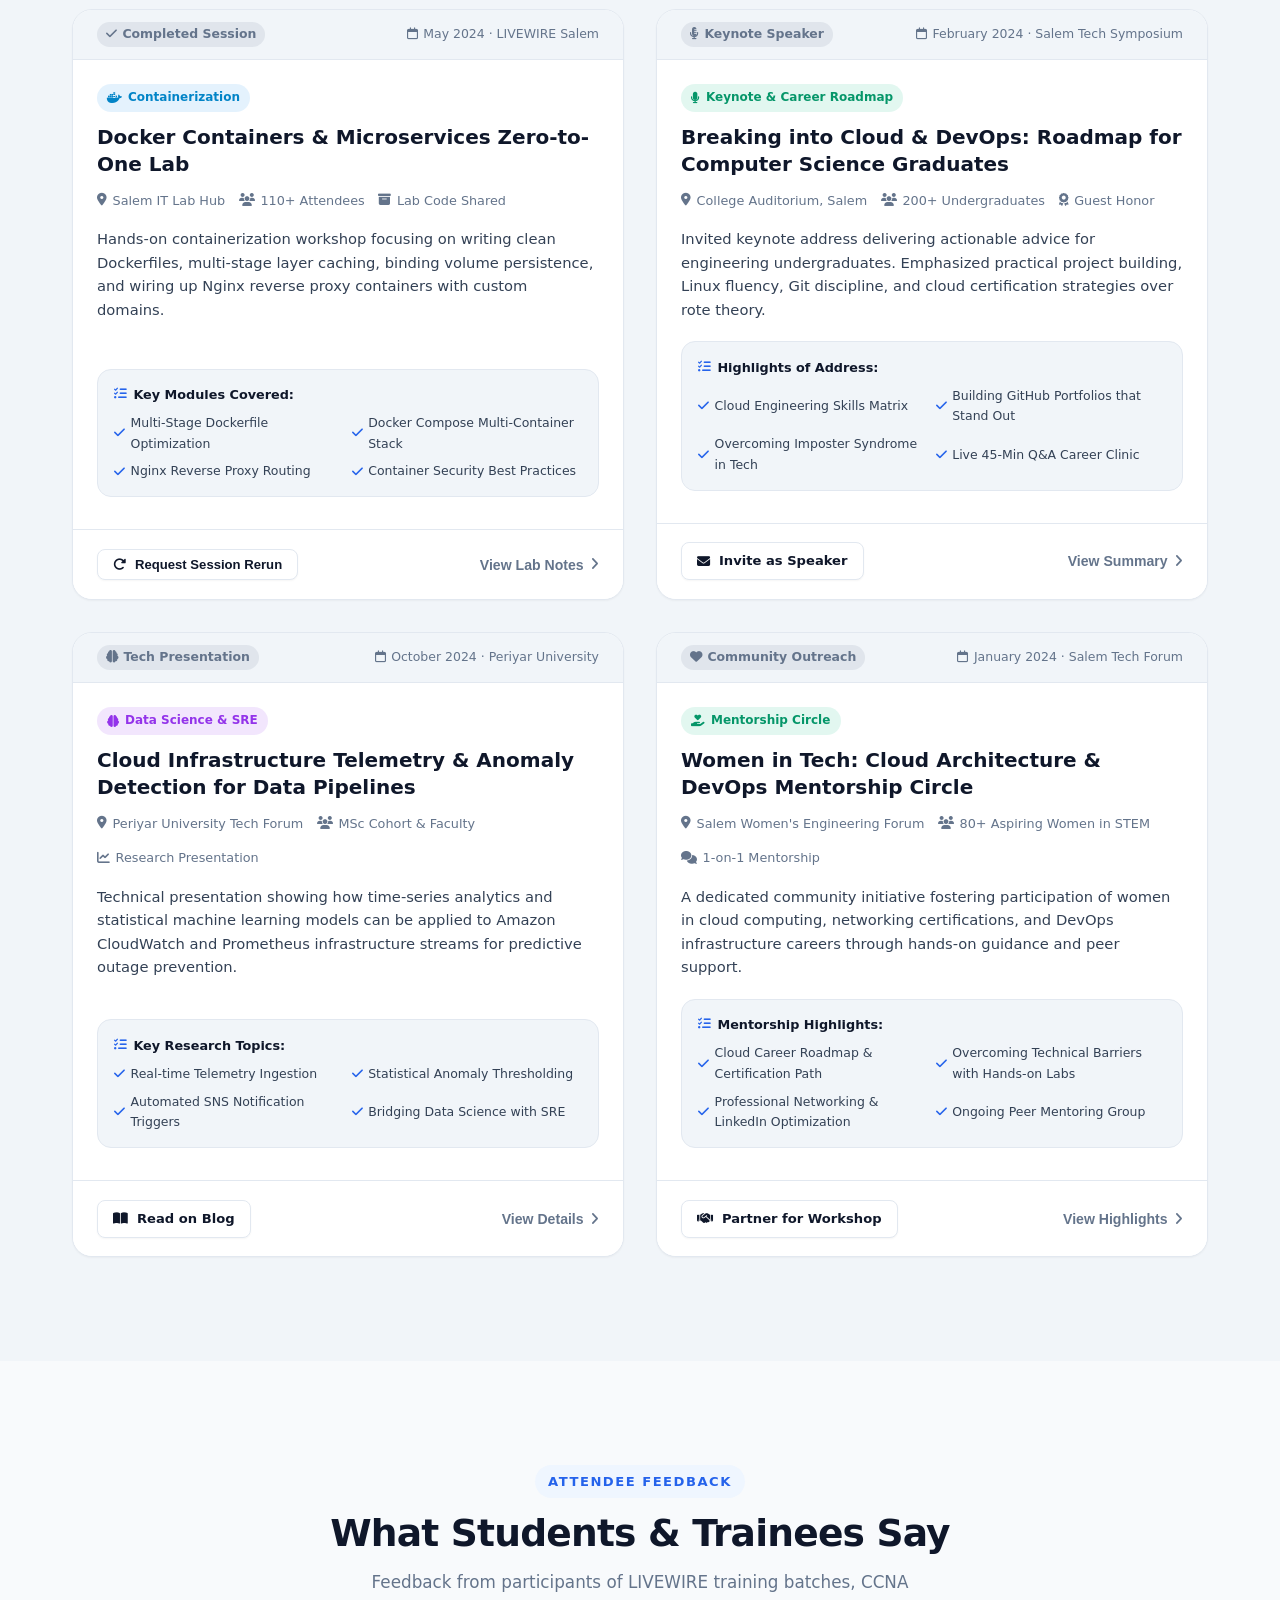
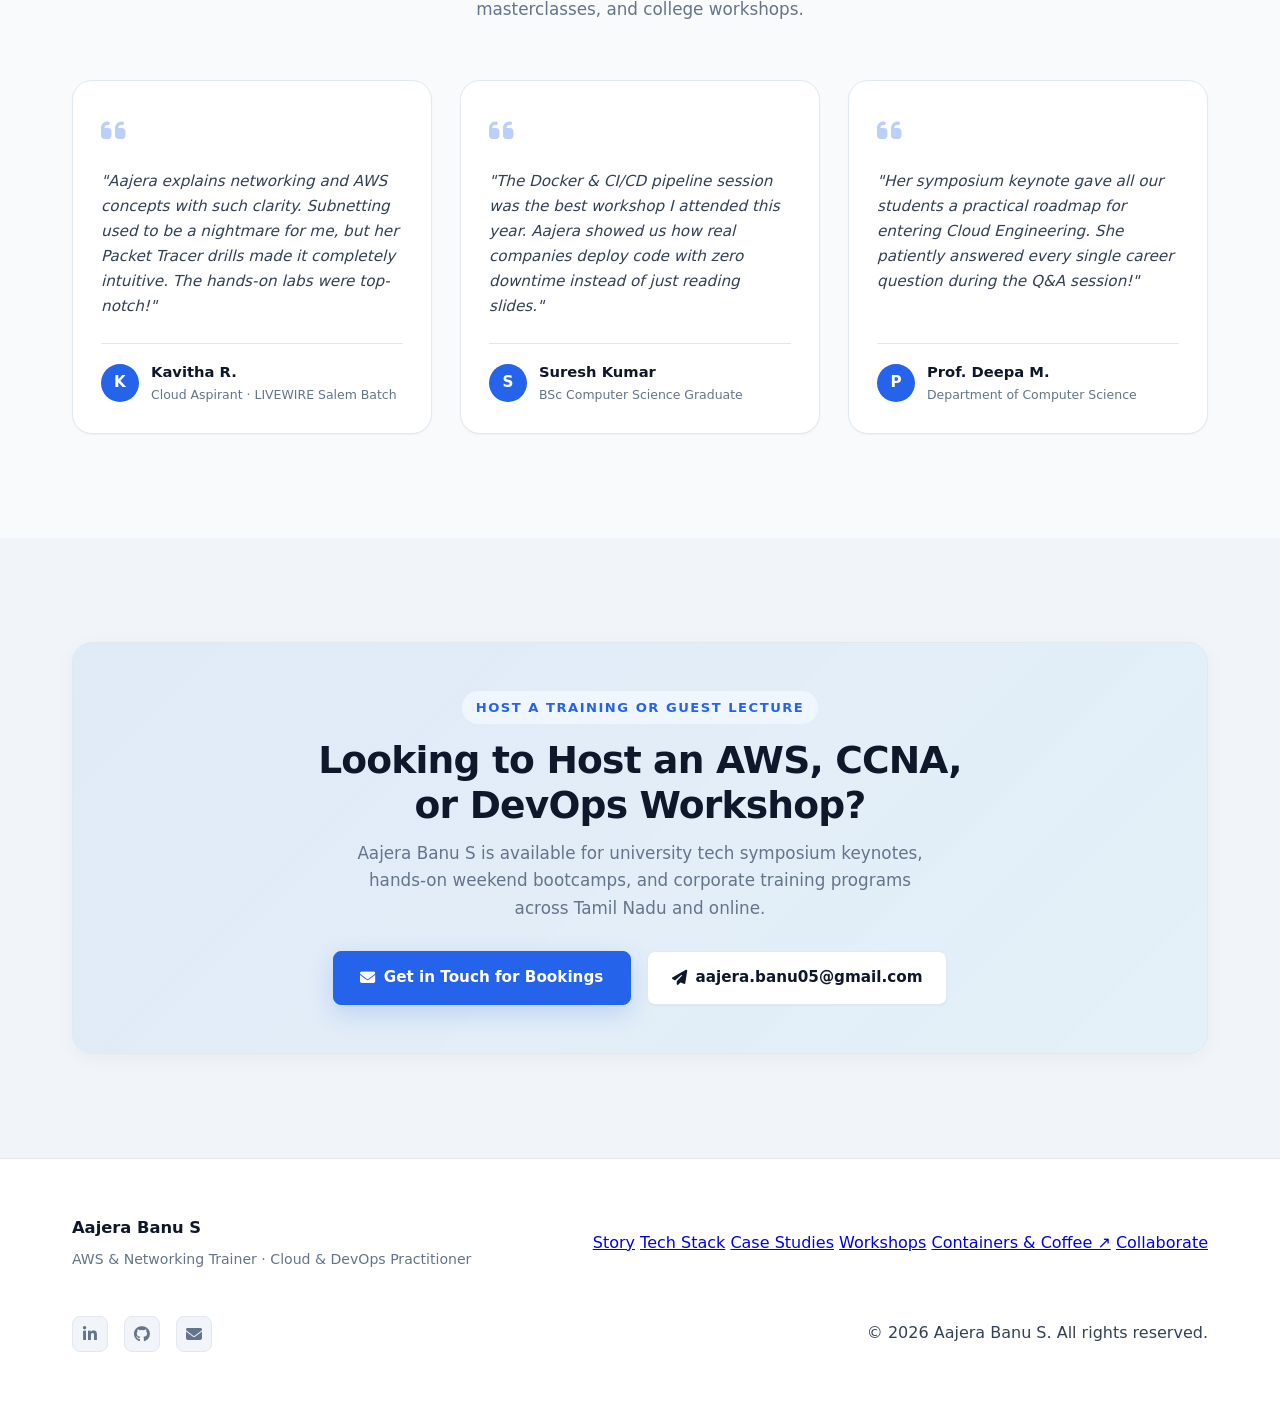
==== commit 59d8eda2: "feat(mobile): overhaul responsive design system, touch targets, and mobile UI/UX" ====
--- a/events.html
+++ b/events.html
@@ -206,6 +206,11 @@
         <div class="drawer-action">
           <a href="index.html" class="btn-primary w-full text-center">Back to Main Portfolio</a>
         </div>
+        <div class="drawer-socials" style="display: flex; gap: 1rem; justify-content: center; margin-top: 1.25rem;">
+          <a href="https://www.linkedin.com/in/aajerabanu/" target="_blank" rel="noopener noreferrer me" title="Aajera Banu S on LinkedIn" class="social-icon-btn"><i class="fa-brands fa-linkedin-in"></i></a>
+          <a href="https://github.com/aajerabanu0508" target="_blank" rel="noopener noreferrer me" title="Aajera Banu S on GitHub" class="social-icon-btn"><i class="fa-brands fa-github"></i></a>
+          <a href="mailto:aajera.banu05@gmail.com" title="Email Aajera Banu" class="social-icon-btn"><i class="fa-solid fa-envelope"></i></a>
+        </div>
       </div>
     </div>
   </div>
--- a/style.css
+++ b/style.css
@@ -3825,939 +3825,427 @@
 }
 
 /* ==========================================================================
-   RESPONSIVE STYLES
+   RESPONSIVE STYLES & MOBILE UI SYSTEM
+   Unified, conflict-free, mobile-first responsive architecture (1120px, 992px, 768px, 550px, 380px)
    ========================================================================== */
+
+/* Universal mobile overflow protection */
+@media (max-width: 992px) {
+  html, body {
+    overflow-x: hidden;
+    max-width: 100%;
+  }
+
+  /* Container padding */
+  .site-container {
+    padding-left: 1.5rem;
+    padding-right: 1.5rem;
+  }
+}
+
+/* --------------------------------------------------------------------------
+   1. TABLET LANDSCAPE & SMALL DESKTOP (≤ 1120px)
+   -------------------------------------------------------------------------- */
 @media (max-width: 1120px) {
-  .nav-menu, #open-resume-btn {
-    display: none;
+  .nav-menu,
+  #open-resume-btn {
+    display: none !important;
   }
 
   .mobile-menu-toggle {
-    display: block;
-  }
-}
-
+    display: flex !important;
+    align-items: center;
+    justify-content: center;
+  }
+}
+
+/* --------------------------------------------------------------------------
+   2. TABLET PORTRAIT (≤ 992px)
+   -------------------------------------------------------------------------- */
 @media (max-width: 992px) {
+  /* Layout & Spacing */
+  .section-padding {
+    padding-top: 4rem;
+    padding-bottom: 4rem;
+  }
+
+  /* Hero Section */
+  .hero-section {
+    padding-top: 2rem;
+    padding-bottom: 3.5rem;
+    min-height: unset;
+  }
+
   .hero-grid {
     grid-template-columns: 1fr;
-    gap: 3.5rem;
+    gap: 2.75rem;
+    text-align: center;
+  }
+
+  .hero-content {
+    order: 1;
+    max-width: 700px;
+    margin: 0 auto;
+  }
+
+  .hero-photo-column {
+    order: 2;
+    margin-top: 0;
+    display: flex;
+    justify-content: center;
+  }
+
+  .photo-card-frame {
+    max-width: 320px;
+    margin: 0 auto;
+  }
+
+  /* Hide floating badge pills that overflow the card on tablet */
+  .floating-pill {
+    display: none;
+  }
+
+  .availability-badge {
+    margin: 0 auto 1.25rem;
   }
 
   .hero-title {
-    font-size: 2.5rem;
-  }
-
+    font-size: 2.35rem;
+    line-height: 1.25;
+  }
+
+  .hero-lead {
+    font-size: 1.02rem;
+    max-width: 580px;
+    margin: 0 auto 1.75rem;
+  }
+
+  .hero-actions {
+    justify-content: center;
+    flex-wrap: wrap;
+    gap: 0.85rem;
+    margin-bottom: 2rem;
+  }
+
+  /* Hero stats in a clean 2x2 grid */
+  .hero-stats-four,
+  .hero-stats-row {
+    grid-template-columns: repeat(2, 1fr);
+    max-width: 460px;
+    margin: 0 auto;
+    gap: 1rem;
+  }
+
+  /* Adapt All Main Multi-column Grids to Single Column */
+  .about-card-grid,
+  .skills-card-grid,
+  .projects-display-grid,
+  .blog-cards-grid,
+  .events-cards-grid,
+  .events-grid-full,
+  .timeline-two-column,
+  .contact-split-grid,
+  .testimonials-grid {
+    grid-template-columns: 1fr;
+    gap: 1.5rem;
+  }
+
+  /* Events Hero on Tablet */
   .events-hero-title {
     font-size: 2.2rem;
   }
 
   .events-metrics-row {
     grid-template-columns: repeat(2, 1fr);
-  }
-
-  .about-card-grid, .timeline-two-column, .contact-split-grid, .blog-cards-grid, .events-cards-grid, .events-grid-full {
-    grid-template-columns: 1fr;
+    gap: 1rem;
   }
 
   .events-explore-banner {
     flex-direction: column;
     align-items: flex-start;
-  }
-
-  .hero-stats-row {
-    grid-template-columns: 1fr;
-  }
-}
-
-@media (max-width: 640px) {
-  .site-container {
-    padding-left: 1.25rem;
-    padding-right: 1.25rem;
-  }
-
-  .hero-title {
-    font-size: 2.1rem;
-  }
-
-  .events-hero-title {
-    font-size: 1.85rem;
-  }
-
-  .main-heading {
-    font-size: 1.8rem;
-  }
-
-  .events-metrics-row {
-    grid-template-columns: 1fr;
-  }
-
-  .curriculum-grid {
-    grid-template-columns: 1fr;
-  }
-
-  .alert-inner, .top-banner-inner {
-    flex-direction: column;
-    align-items: flex-start;
-    gap: 0.5rem;
-  }
-
-  .form-row {
-    grid-template-columns: 1fr;
-  }
-
-  .r-skills-matrix {
-    grid-template-columns: 1fr;
-  }
-
-  .r-head-links {
-    text-align: left;
-  }
-
-  .footer-content {
-    flex-direction: column;
-    align-items: flex-start;
-  }
-
-  .blog-filters, .events-pills-row {
-    gap: 0.4rem;
-  }
-
-  .filter-pill, .event-pill {
-    font-size: 0.8rem;
-    padding: 0.4rem 0.85rem;
-  }
-}
-
-/* ==========================================================================
-   COMPREHENSIVE MOBILE RESPONSIVE — Full overhaul
-   ========================================================================== */
-
-/* ---- Tablet (≤ 992px) ---- */
-@media (max-width: 992px) {
-
-  /* Hero */
-  .hero-section {
-    padding-top: 2rem;
-    padding-bottom: 3rem;
-    min-height: unset;
-  }
-
-  .hero-grid {
-    grid-template-columns: 1fr;
-    gap: 2.5rem;
-    text-align: center;
-  }
-
-  .hero-content {
-    order: 1;
-  }
-
-  .hero-photo-column {
-    order: 2;
-    margin-top: 0;
-    justify-content: center;
-  }
-
-  .photo-card-frame {
-    max-width: 320px;
-    margin: 0 auto;
-  }
-
-  /* Hide floating pills on tablet — they overflow off card */
-  .floating-pill {
-    display: none;
-  }
-
-  .availability-badge {
-    margin-left: auto;
-    margin-right: auto;
-  }
-
-  .hero-title {
-    font-size: 2.2rem;
-  }
-
-  .hero-lead {
-    font-size: 1rem;
-    max-width: 560px;
-    margin: 0 auto;
-  }
-
-  .hero-actions {
-    justify-content: center;
-    flex-wrap: wrap;
-    gap: 0.75rem;
-  }
-
-  .hero-stats-row {
-    grid-template-columns: repeat(2, 1fr);
-    max-width: 420px;
-    margin: 0 auto;
-  }
-
-  .hero-stats-four {
-    grid-template-columns: repeat(2, 1fr);
-  }
-
-  /* About */
-  .about-card-grid {
-    grid-template-columns: 1fr;
-  }
-
-  /* Timeline */
-  .timeline-two-column {
-    grid-template-columns: 1fr;
-  }
-
-  /* Projects grid */
-  .projects-grid {
-    grid-template-columns: 1fr;
-  }
-
-  /* Skills */
-  .skills-grid {
-    grid-template-columns: repeat(2, 1fr);
-  }
-
-  /* Contact */
-  .contact-split-grid {
-    grid-template-columns: 1fr;
-  }
-
-  /* Certs */
-  .certs-grid {
-    grid-template-columns: repeat(2, 1fr);
-  }
-
-  /* Blog */
-  .blog-cards-grid {
-    grid-template-columns: 1fr;
-  }
-
-  /* Photo info card */
-  .photo-info-card {
-    left: 10px;
-    right: 10px;
-    bottom: 12px;
-  }
-}
-
-/* ---- Large Mobile (≤ 768px) ---- */
-@media (max-width: 768px) {
-
-  /* Navbar */
-  .site-nav {
-    padding: 0 1rem;
-  }
-
-  /* Hero */
-  .hero-section {
-    padding-top: 1.5rem;
-    padding-bottom: 2.5rem;
-  }
-
-  .hero-title {
-    font-size: 1.85rem;
-    line-height: 1.2;
-  }
-
-  .hero-lead {
-    font-size: 0.95rem;
-  }
-
-  .hero-actions {
-    flex-direction: column;
-    align-items: center;
-  }
-
-  .btn-primary, .btn-secondary, .btn-outline {
+    gap: 1.25rem;
+  }
+
+  .events-explore-banner .btn-primary {
     width: 100%;
     justify-content: center;
-    text-align: center;
-  }
-
-  .hero-stats-row {
-    grid-template-columns: repeat(2, 1fr);
-  }
-
-  .hero-stats-four {
-    grid-template-columns: repeat(2, 1fr);
-    gap: 0.85rem;
-  }
-
-  .stat-title {
-    font-size: 1.15rem;
-  }
-
-  /* Photo */
-  .photo-card-frame {
-    max-width: 280px;
-  }
-
-  .photo-inner {
-    max-height: 380px;
-  }
-
-  /* Section headings */
+  }
+
+  /* Photo Info Card Positioning */
+  .photo-info-card {
+    left: 12px;
+    right: 12px;
+    bottom: 12px;
+  }
+}
+
+/* --------------------------------------------------------------------------
+   3. MOBILE PHONES & PHABLETS (≤ 768px)
+   -------------------------------------------------------------------------- */
+@media (max-width: 768px) {
+  /* Prevent horizontal drag/overflow */
+  html, body {
+    width: 100%;
+    overflow-x: hidden;
+  }
+
+  /* Spacing */
+  .site-container {
+    padding-left: 1.15rem;
+    padding-right: 1.15rem;
+  }
+
+  .section-padding {
+    padding-top: 3rem;
+    padding-bottom: 3rem;
+  }
+
+  /* Typography */
   .main-heading {
-    font-size: 1.65rem;
+    font-size: 1.7rem;
+    line-height: 1.25;
+  }
+
+  .sub-heading {
+    font-size: 0.78rem;
+    letter-spacing: 0.08em;
   }
 
   .section-intro {
     text-align: center;
-  }
-
-  /* Skills */
-  .skills-grid {
-    grid-template-columns: 1fr;
-  }
-
-  /* Certs */
-  .certs-grid {
-    grid-template-columns: 1fr;
-  }
-
-  /* Resume */
-  .r-head {
-    flex-direction: column;
-    gap: 1rem;
-  }
-
-  .r-head-links {
-    text-align: left;
-  }
-
-  .r-skills-matrix {
-    grid-template-columns: 1fr;
-  }
-
-  /* Alert / top banner */
-  .alert-inner, .top-banner-inner {
-    flex-direction: column;
-    align-items: flex-start;
-    gap: 0.5rem;
-  }
-
-  /* Form */
-  .form-row {
-    grid-template-columns: 1fr;
-  }
-
-  /* Footer */
-  .footer-content {
-    flex-direction: column;
-    align-items: flex-start;
-    gap: 1rem;
-  }
-
-  .footer-links {
-    flex-wrap: wrap;
-    gap: 0.5rem;
-  }
-
-  /* Blog / Events filters */
-  .blog-filters, .events-pills-row {
-    gap: 0.4rem;
-    flex-wrap: wrap;
-  }
-}
-
-/* ---- Small Mobile (≤ 480px) ---- */
-@media (max-width: 480px) {
-
-  .site-container {
-    padding-left: 1rem;
-    padding-right: 1rem;
-  }
-
-  /* Hero */
-  .hero-title {
-    font-size: 1.55rem;
-  }
-
-  .hero-lead {
-    font-size: 0.88rem;
-  }
-
-  .hero-stats-four {
-    grid-template-columns: repeat(2, 1fr);
+    margin-bottom: 2rem;
+  }
+
+  .section-desc {
+    font-size: 0.92rem;
+    max-width: 100%;
+  }
+
+  /* Header & Navigation */
+  .site-header {
+    height: 64px;
+  }
+
+  .header-inner {
+    padding: 0 1rem;
+    height: 100%;
+  }
+
+  .brand-logo-link {
     gap: 0.65rem;
   }
 
-  .stat-title {
-    font-size: 1rem;
-  }
-
-  .stat-subtitle {
-    font-size: 0.7rem;
-  }
-
-  /* Photo */
-  .photo-card-frame {
-    max-width: 240px;
-  }
-
-  .photo-inner {
-    max-height: 320px;
-  }
-
-  /* Headings */
-  .main-heading {
-    font-size: 1.4rem;
-  }
-
-  .sub-heading {
-    font-size: 0.78rem;
-  }
-
-  .card-title {
-    font-size: 1.1rem;
-  }
-
-  /* Buttons */
-  .btn-primary, .btn-secondary, .btn-outline {
-    font-size: 0.85rem;
-    padding: 0.65rem 1.2rem;
-  }
-
-  /* Availability badge */
-  .availability-badge {
-    font-size: 0.75rem;
-    padding: 0.3rem 0.75rem;
-  }
-
-  /* Nav notification dropdown */
-  .notif-dropdown {
-    width: calc(100vw - 2rem);
-    right: -1rem;
-  }
-
-  /* Photo info card */
-  .photo-info-card {
-    padding: 0.55rem 0.7rem;
-    gap: 0.5rem;
-  }
-
-  .info-card-name {
-    font-size: 0.8rem;
-  }
-
-  .info-card-role {
-    font-size: 0.65rem;
-  }
-
-  /* Footer */
-  .footer-brand {
-    font-size: 0.85rem;
-  }
-}
-
-/* ==========================================================================
-   PHONE VIEW — Deep Adaptive Layout (≤ 600px)
-   Specifically addresses navbar overflow, content arrangement & readability
-   ========================================================================== */
-@media (max-width: 600px) {
-
-  /* --- Prevent ALL horizontal overflow --- */
-  html, body {
-    overflow-x: hidden;
-    max-width: 100vw;
-  }
-
-  /* === NAVBAR === */
-  .header-inner {
-    padding: 0 0.75rem;
-    gap: 0.4rem;
-  }
-
-  /* Hide brand text on very small screens, keep avatar */
+  .brand-avatar {
+    width: 34px;
+    height: 34px;
+  }
+
   .brand-name {
-    display: none;
+    display: inline-block;
+    font-size: 0.95rem;
+    font-weight: 700;
+    color: var(--text-primary);
+    white-space: nowrap;
   }
 
   .brand-badge {
     display: none;
   }
 
-  /* Hide desktop-only nav items in header-actions */
-  .blog-pill-btn {
-    display: none;
-  }
-
-  /* Hide GitHub and LinkedIn icons — moved to drawer */
-  .social-icon-btn {
-    display: none;
-  }
-
-  /* Hide Resume button — accessible in drawer */
-  #open-resume-btn {
-    display: none;
-  }
-
-  /* Compact the action cluster to just bell + theme + hamburger */
-  .header-actions {
-    gap: 0.3rem;
-  }
-
-  /* Icon buttons - compact */
+  /* Compact header buttons */
   .notif-bell-btn,
   .theme-toggle-btn,
   .mobile-menu-toggle {
-    width: 36px;
-    height: 36px;
+    width: 38px;
+    height: 38px;
     font-size: 1rem;
   }
 
-  /* === ALERT BANNER === */
-  .alert-inner,
-  .top-banner-inner {
-    flex-direction: column;
-    align-items: flex-start;
-    gap: 0.5rem;
-    padding: 0.6rem 1rem;
-  }
-
-  .alert-text {
-    font-size: 0.78rem;
-    line-height: 1.4;
-  }
-
-  .alert-actions {
-    flex-direction: row;
-    gap: 0.5rem;
-    align-items: center;
-  }
-
-  .alert-link-btn {
-    font-size: 0.75rem;
-    padding: 0.35rem 0.75rem;
-  }
-
-  /* === HERO === */
+  /* Hero Section */
   .hero-section {
-    padding-top: 1rem;
-    padding-bottom: 2rem;
-  }
-
-  .hero-grid {
-    grid-template-columns: 1fr;
-    gap: 1.75rem;
-    text-align: center;
-  }
-
-  .hero-content {
-    order: 1;
-    padding: 0 0.5rem;
-  }
-
-  .hero-photo-column {
-    order: 2;
-    margin-top: 0;
-    justify-content: center;
-  }
-
-  .availability-badge {
-    font-size: 0.72rem;
-    padding: 0.28rem 0.7rem;
-    margin: 0 auto 1rem;
+    padding-top: 1.5rem;
+    padding-bottom: 2.75rem;
   }
 
   .hero-title {
-    font-size: 1.6rem;
-    line-height: 1.25;
-    margin-bottom: 0.85rem;
+    font-size: 1.95rem;
+    line-height: 1.22;
   }
 
   .hero-lead {
-    font-size: 0.88rem;
+    font-size: 0.92rem;
     line-height: 1.6;
-    margin-bottom: 1.25rem;
-  }
-
-  /* Buttons — stacked, full width */
+    margin-bottom: 1.5rem;
+  }
+
+  /* Action buttons full-width touch friendly */
   .hero-actions {
     flex-direction: column;
     align-items: stretch;
-    gap: 0.65rem;
-    margin-bottom: 1.5rem;
-  }
-
-  .btn-primary,
-  .btn-secondary,
-  .btn-outline {
     width: 100%;
+    max-width: 360px;
+    margin: 0 auto 1.75rem;
+    gap: 0.75rem;
+  }
+
+  .hero-actions .btn {
+    width: 100%;
+    min-height: 48px;
     justify-content: center;
-    font-size: 0.85rem;
-    padding: 0.7rem 1rem;
-  }
-
-  /* Stats grid: 2 columns always */
-  .hero-stats-row,
-  .hero-stats-four {
+    font-size: 0.92rem;
+  }
+
+  /* 2x2 Stats Grid */
+  .hero-stats-four,
+  .hero-stats-row {
     grid-template-columns: repeat(2, 1fr);
-    gap: 0.6rem;
-    max-width: 340px;
-    margin: 0 auto;
+    gap: 0.75rem;
+    max-width: 100%;
   }
 
   .stat-box {
     background: var(--bg-card);
     border: 1px solid var(--border-color);
     border-radius: var(--radius-sm);
-    padding: 0.65rem 0.5rem;
+    padding: 0.85rem 0.5rem;
     text-align: center;
   }
 
   .stat-title {
+    font-size: 1.35rem;
+    font-weight: 800;
+    line-height: 1;
+    margin-bottom: 0.35rem;
+  }
+
+  .stat-subtitle {
+    font-size: 0.7rem;
+    line-height: 1.3;
+  }
+
+  /* Photo Frame */
+  .photo-card-frame {
+    max-width: 275px;
+    padding: 8px;
+  }
+
+  .photo-inner {
+    max-height: 340px;
+    aspect-ratio: 3 / 4;
+  }
+
+  /* CI/CD Pipeline Simulator — Horizontal swipe track with snap */
+  .sim-container {
+    padding: 1.25rem 1rem;
+    border-radius: var(--radius-md);
+  }
+
+  .sim-header {
+    flex-direction: column;
+    align-items: stretch;
+    gap: 0.85rem;
+  }
+
+  .sim-header .btn-primary {
+    width: 100%;
+    min-height: 46px;
+    justify-content: center;
+  }
+
+  .pipeline-visual-track {
+    display: flex;
+    align-items: center;
+    justify-content: flex-start;
+    overflow-x: auto;
+    -webkit-overflow-scrolling: touch;
+    scroll-snap-type: x mandatory;
+    padding: 1rem 0.5rem;
+    gap: 0.6rem;
+    scrollbar-width: thin;
+  }
+
+  .pipeline-visual-track::-webkit-scrollbar {
+    height: 4px;
+  }
+
+  .pipeline-visual-track::-webkit-scrollbar-thumb {
+    background: var(--border-color);
+    border-radius: 4px;
+  }
+
+  .pipe-node {
+    flex: 0 0 115px;
+    min-width: 115px;
+    scroll-snap-align: center;
+    display: flex;
+    flex-direction: column;
+    align-items: center;
+    text-align: center;
+    padding: 0.25rem;
+  }
+
+  .node-circle {
+    width: 44px;
+    height: 44px;
     font-size: 1.15rem;
-  }
-
-  .stat-subtitle {
+    margin-bottom: 0.4rem;
+  }
+
+  .node-title {
+    font-size: 0.72rem;
+    font-weight: 600;
+    line-height: 1.2;
+    margin-bottom: 0.3rem;
+  }
+
+  .node-badge-status {
     font-size: 0.65rem;
-    line-height: 1.3;
-  }
-
-  /* Photo Card */
-  .photo-card-frame {
-    max-width: 240px;
-    padding: 8px;
-  }
-
-  .photo-inner {
-    max-height: 300px;
-    aspect-ratio: 3 / 4;
-  }
-
-  /* Photo info card */
-  .photo-info-card {
-    left: 8px;
-    right: 8px;
-    bottom: 10px;
-    padding: 0.5rem 0.65rem;
-  }
-
-  .info-card-name {
+    padding: 2px 7px;
+  }
+
+  .node-bar {
+    flex: 0 0 20px;
+    min-width: 20px;
+    height: 2px;
+    background: var(--border-color);
+    display: block;
+  }
+
+  .sim-console {
+    margin-top: 1rem;
+  }
+
+  .console-body {
+    max-height: 180px;
     font-size: 0.78rem;
-  }
-
-  .info-card-role {
-    font-size: 0.62rem;
-  }
-
-  /* === SECTIONS GENERAL === */
-  .section-padding {
-    padding-top: 3rem;
-    padding-bottom: 3rem;
-  }
-
-  .site-container {
-    padding-left: 1rem;
-    padding-right: 1rem;
-  }
-
-  .section-intro {
-    text-align: center;
-    margin-bottom: 2rem;
-  }
-
-  .sub-heading {
-    font-size: 0.75rem;
-  }
-
-  .main-heading {
-    font-size: 1.5rem;
-    line-height: 1.3;
-  }
-
-  /* === ABOUT === */
-  .about-card-grid {
-    grid-template-columns: 1fr;
-    gap: 1.25rem;
-  }
-
-  .about-story-card {
+    padding: 0.75rem;
+  }
+
+  /* Projects Showcase Cards */
+  .project-showcase-card {
     padding: 1.25rem;
   }
 
-  .card-title {
-    font-size: 1.1rem;
-    margin-bottom: 0.85rem;
-  }
-
-  .about-story-card p {
-    font-size: 0.9rem;
-    line-height: 1.65;
-  }
-
-  /* === SKILLS === */
-  .skills-grid {
-    grid-template-columns: 1fr;
-    gap: 1rem;
-  }
-
-  /* === PROJECTS === */
-  .projects-grid {
-    grid-template-columns: 1fr;
-    gap: 1.25rem;
-  }
-
-  .project-card {
-    padding: 1.25rem;
-  }
-
-  /* Project action buttons */
   .project-actions {
     flex-direction: column;
-    gap: 0.5rem;
+    gap: 0.6rem;
+    width: 100%;
   }
 
   .project-actions a,
   .project-actions button {
     width: 100%;
-    justify-content: center;
-  }
-
-  /* === EXPERIENCE / TIMELINE === */
-  .timeline-two-column {
-    grid-template-columns: 1fr;
-    gap: 1rem;
-  }
-
-  /* === CERTS === */
-  .certs-grid {
-    grid-template-columns: 1fr;
-    gap: 1rem;
-  }
-
-  /* === CONTACT === */
-  .contact-split-grid {
-    grid-template-columns: 1fr;
-    gap: 1.5rem;
-  }
-
-  .form-row {
-    grid-template-columns: 1fr;
-    gap: 0.85rem;
-  }
-
-  .contact-form input,
-  .contact-form textarea,
-  .contact-form select {
-    font-size: 0.9rem;
-    padding: 0.7rem 0.9rem;
-  }
-
-  /* === BLOG CARDS === */
-  .blog-cards-grid {
-    grid-template-columns: 1fr;
-    gap: 1.25rem;
-  }
-
-  /* Blog card actions - stack */
-  .blog-card-actions {
-    flex-direction: column;
-    gap: 0.5rem;
-  }
-
-  .blog-card-actions a,
-  .blog-card-actions button {
-    width: 100%;
+    min-height: 44px;
     justify-content: center;
     text-align: center;
   }
 
-  /* === MOBILE DRAWER === */
-  .mobile-drawer {
-    width: 88vw;
-    max-width: 340px;
-    right: -100%;
-    border-radius: 0;
-    padding: 0;
-  }
-
-  .mobile-drawer.open {
-    right: 0;
-  }
-
-  .drawer-scroll-body {
-    padding: 1.25rem 1.25rem 2.5rem;
-  }
-
-  .drawer-nav {
-    padding: 0;
-  }
-
-  .drawer-link {
-    padding: 0.75rem 0.5rem;
-    font-size: 0.95rem;
-  }
-
-  /* === NOTIFICATION DROPDOWN === */
-  .notif-dropdown {
-    width: calc(100vw - 1.5rem);
-    right: 0.75rem;
-    max-height: 70vh;
-    overflow-y: auto;
-  }
-
-  /* === FOOTER === */
-  .footer-content {
-    flex-direction: column;
-    align-items: flex-start;
-    gap: 1.25rem;
-  }
-
-  .footer-links {
-    display: flex;
-    flex-wrap: wrap;
-    gap: 0.6rem 1rem;
-  }
-
-  .footer-links a {
-    font-size: 0.82rem;
-  }
-
-  /* === RESUME SECTION === */
-  .r-head {
-    flex-direction: column;
-    gap: 1rem;
-    align-items: flex-start;
-  }
-
-  .r-skills-matrix {
-    grid-template-columns: 1fr;
-    gap: 0.85rem;
-  }
-}
-
-/* ==========================================================================
-   TARGETED PHONE FIXES — based on visual audit at 500px
-   ========================================================================== */
-@media (max-width: 550px) {
-
-  /* 1. NAVBAR — ensure hamburger is always visible, no overflow */
-  .site-header {
-    overflow: visible;
-  }
-
-  .header-inner {
-    display: flex;
-    justify-content: space-between;
-    align-items: center;
-    flex-wrap: nowrap;
-    padding: 0 0.75rem;
-    gap: 0;
-  }
-
-  /* Keep only avatar on brand side — hide name and badge */
-  .brand-name,
-  .brand-badge {
-    display: none;
-  }
-
-  /* Collapse header actions — hide blog pill, social icons, resume */
-  .blog-pill-btn,
-  .social-icon-btn,
-  #open-resume-btn {
-    display: none !important;
-  }
-
-  /* Always show the hamburger */
-  .mobile-menu-toggle {
-    display: flex !important;
-    flex-shrink: 0;
-  }
-
-  .header-actions {
-    display: flex;
-    align-items: center;
-    gap: 0.35rem;
-    flex-shrink: 0;
-  }
-
-  /* 2. PIPELINE SIMULATOR — wrap nodes to 2-column grid instead of overflow */
-  .pipeline-visual-track {
-    display: grid;
-    grid-template-columns: repeat(3, 1fr);
-    gap: 1rem 0.5rem;
-    overflow-x: visible;
-    justify-items: center;
-    padding: 0.5rem 0;
-  }
-
-  /* Hide the horizontal connecting bars on mobile */
-  .node-bar {
-    display: none;
-  }
-
-  .pipe-node {
-    min-width: unset;
-    width: 100%;
-  }
-
-  .node-circle {
-    width: 44px;
-    height: 44px;
-    font-size: 1.1rem;
-  }
-
-  .node-title {
-    font-size: 0.72rem;
-  }
-
-  /* 3. SIM HEADER — stack repo info and trigger button vertically */
-  .sim-header {
-    flex-direction: column;
-    align-items: flex-start;
-    gap: 0.75rem;
-  }
-
-  .sim-header .btn-primary {
-    width: 100%;
-    justify-content: center;
-  }
-
-  /* 4. STATS — equal height, centered, bordered boxes */
-  .hero-stats-row,
-  .hero-stats-four {
-    display: grid;
-    grid-template-columns: repeat(2, 1fr);
-    gap: 0.65rem;
-  }
-
-  .stat-box {
-    background: var(--bg-card);
-    border: 1px solid var(--border-color);
-    border-radius: var(--radius-sm);
-    padding: 0.75rem 0.5rem;
-    text-align: center;
-    display: flex;
-    flex-direction: column;
-    align-items: center;
-    justify-content: center;
-  }
-
-  .stat-title {
-    font-size: 1.25rem;
-    line-height: 1;
-    margin-bottom: 0.35rem;
-  }
-
-  .stat-subtitle {
-    font-size: 0.62rem;
-    line-height: 1.3;
-    text-align: center;
-  }
-
-  /* 5. EXPERIENCE HEADER — stack date pill and location */
-  .exp-card-header,
-  .timeline-header {
-    flex-direction: column;
-    align-items: flex-start;
-    gap: 0.35rem;
-  }
-
-  /* 6. BLOG CARD ACTIONS — full width stacked */
+  /* Blog & Articles Cards */
+  .blog-card,
+  .article-card {
+    padding: 1.25rem;
+  }
+
   .blog-card-actions,
   .article-actions {
     display: flex;
@@ -4771,56 +4259,432 @@
   .article-actions a,
   .article-actions button {
     width: 100%;
+    min-height: 44px;
     justify-content: center;
     text-align: center;
   }
 
-  /* 7. FOOTER LINKS — centered and wrapping cleanly */
+  /* Events Page Elements */
+  .events-hero-title {
+    font-size: 1.85rem;
+    line-height: 1.22;
+  }
+
+  .events-metrics-row {
+    grid-template-columns: 1fr;
+    gap: 0.75rem;
+  }
+
+  .curriculum-grid {
+    grid-template-columns: 1fr;
+    gap: 0.75rem;
+  }
+
+  .events-pills-row,
+  .blog-filters {
+    display: flex;
+    flex-wrap: wrap;
+    gap: 0.45rem;
+  }
+
+  .event-pill,
+  .filter-pill {
+    font-size: 0.8rem;
+    padding: 0.45rem 0.85rem;
+    min-height: 38px;
+    display: inline-flex;
+    align-items: center;
+  }
+
+  .event-card-actions {
+    flex-direction: column;
+    gap: 0.6rem;
+    width: 100%;
+  }
+
+  .event-card-actions .btn {
+    width: 100%;
+    min-height: 44px;
+    justify-content: center;
+  }
+
+  /* Timeline & Experience */
+  .timeline-header,
+  .exp-card-header {
+    flex-direction: column;
+    align-items: flex-start;
+    gap: 0.4rem;
+  }
+
+  .timeline-item {
+    padding: 1.25rem 1rem;
+  }
+
+  /* Contact & Forms — iOS auto-zoom prevention: inputs must be ≥ 16px */
+  .contact-form input,
+  .contact-form textarea,
+  .contact-form select,
+  .rsvp-form input,
+  .rsvp-form textarea,
+  .rsvp-form select,
+  .events-search-box input {
+    font-size: 16px !important;
+    padding: 0.75rem 0.9rem;
+    border-radius: var(--radius-sm);
+  }
+
+  .form-row {
+    grid-template-columns: 1fr;
+    gap: 0.85rem;
+  }
+
+  .contact-info-cards {
+    gap: 0.85rem;
+  }
+
+  .contact-card-item {
+    padding: 1rem;
+  }
+
+  /* Mobile Drawer Navigation */
+  .mobile-drawer {
+    width: 86vw;
+    max-width: 340px;
+    right: -100%;
+    transition: right 0.3s cubic-bezier(0.16, 1, 0.3, 1);
+  }
+
+  .mobile-drawer.open {
+    right: 0;
+  }
+
+  .drawer-scroll-body {
+    padding: 1.25rem 1.25rem 3rem;
+  }
+
+  .drawer-link {
+    min-height: 48px;
+    padding: 0.75rem 0.6rem;
+    font-size: 0.96rem;
+  }
+
+  /* Notification Dropdown */
+  .notif-dropdown {
+    width: calc(100vw - 1.5rem);
+    max-width: 360px;
+    right: 0.75rem;
+    max-height: 70vh;
+    overflow-y: auto;
+  }
+
+  /* Modal Dialogs */
+  .modal-dialog {
+    width: 95vw;
+    max-width: 95vw;
+    max-height: 92vh;
+    margin: 1rem auto;
+    padding: 0;
+    border-radius: var(--radius-sm);
+  }
+
+  .modal-header-bar {
+    padding: 0.85rem 1rem;
+  }
+
+  .modal-body-scroll {
+    padding: 1rem;
+    -webkit-overflow-scrolling: touch;
+  }
+
+  .events-hero-actions {
+    flex-direction: column;
+    align-items: stretch;
+    gap: 0.75rem;
+    width: 100%;
+  }
+
+  .events-hero-actions .btn,
+  .events-hero-actions a,
+  .events-hero-actions button {
+    width: 100%;
+    min-height: 48px;
+    justify-content: center;
+    text-align: center;
+  }
+
+  /* Footer */
+  .footer-content {
+    flex-direction: column;
+    align-items: flex-start;
+    gap: 1.25rem;
+  }
+
   .footer-links {
     display: flex;
     flex-wrap: wrap;
+    gap: 0.6rem 1.2rem;
+    width: 100%;
+  }
+
+  .footer-links a {
+    font-size: 0.84rem;
+  }
+}
+
+/* --------------------------------------------------------------------------
+   4. SMALL MOBILE SCREENS (≤ 550px)
+   -------------------------------------------------------------------------- */
+@media (max-width: 550px) {
+  /* Header Alignment */
+  .site-header {
+    height: 58px;
+  }
+
+  .header-inner {
+    padding: 0 0.85rem;
+    gap: 0.5rem;
+  }
+
+  .brand-name {
+    display: inline-block;
+    font-size: 0.92rem;
+    font-weight: 700;
+    max-width: 150px;
+    overflow: hidden;
+    text-overflow: ellipsis;
+  }
+
+  /* Hide desktop-only elements in header */
+  .header-actions .blog-pill-btn,
+  .header-actions .social-icon-btn,
+  .site-header #open-resume-btn {
+    display: none !important;
+  }
+
+  /* Keep drawer social icons visible and touch-sized */
+  .drawer-socials .social-icon-btn {
+    display: inline-flex !important;
+    width: 40px;
+    height: 40px;
+    align-items: center;
+    justify-content: center;
+    border-radius: 50%;
+    background: var(--bg-card);
+    border: 1px solid var(--border-color);
+    font-size: 1.05rem;
+  }
+
+  .header-actions {
+    gap: 0.35rem;
+  }
+
+  .notif-bell-btn,
+  .theme-toggle-btn,
+  .mobile-menu-toggle {
+    width: 35px;
+    height: 35px;
+    font-size: 0.95rem;
+  }
+
+  /* Alert / Top Banner */
+  .alert-inner,
+  .top-banner-inner {
+    flex-direction: column;
+    align-items: flex-start;
+    gap: 0.5rem;
+    padding: 0.6rem 0.85rem;
+  }
+
+  .alert-text {
+    font-size: 0.78rem;
+    line-height: 1.4;
+  }
+
+  .alert-actions {
+    width: 100%;
+    display: flex;
     justify-content: flex-start;
-    gap: 0.5rem 1.25rem;
-    width: 100%;
-  }
-
-  .footer-content {
-    flex-direction: column;
-    gap: 1rem;
-    align-items: flex-start;
-  }
-
-  /* 8. SECTION HEADINGS — consistent centering */
-  .section-intro {
-    text-align: center;
-  }
-
-  .section-intro .main-heading,
-  .section-intro .sub-heading {
-    text-align: center;
-  }
-
-  /* 9. ABOUT — center the section badge */
-  .about-card-grid {
-    grid-template-columns: 1fr;
-  }
-
-  /* 10. SKILL TAGS — uniform wrapping */
-  .skill-tags {
+    gap: 0.5rem;
+  }
+
+  .alert-link-btn {
+    font-size: 0.74rem;
+    padding: 0.35rem 0.75rem;
+  }
+
+  /* Hero Section */
+  .hero-section {
+    padding-top: 1.25rem;
+    padding-bottom: 2.25rem;
+  }
+
+  .hero-grid {
+    gap: 1.75rem;
+  }
+
+  .hero-title {
+    font-size: 1.65rem;
+    line-height: 1.24;
+    margin-bottom: 0.75rem;
+  }
+
+  .hero-lead {
+    font-size: 0.88rem;
+    line-height: 1.58;
+    margin-bottom: 1.25rem;
+  }
+
+  .availability-badge {
+    font-size: 0.72rem;
+    padding: 0.28rem 0.7rem;
+    margin-bottom: 0.9rem;
+  }
+
+  /* Photo Frame */
+  .photo-card-frame {
+    max-width: 250px;
+    padding: 6px;
+  }
+
+  .photo-inner {
+    max-height: 300px;
+  }
+
+  .photo-info-card {
+    left: 8px;
+    right: 8px;
+    bottom: 8px;
+    padding: 0.5rem 0.65rem;
+  }
+
+  .info-card-name {
+    font-size: 0.78rem;
+  }
+
+  .info-card-role {
+    font-size: 0.62rem;
+  }
+
+  /* 2x2 Stats */
+  .hero-stats-four,
+  .hero-stats-row {
+    gap: 0.55rem;
+  }
+
+  .stat-box {
+    padding: 0.75rem 0.4rem;
+  }
+
+  .stat-title {
+    font-size: 1.25rem;
+  }
+
+  .stat-subtitle {
+    font-size: 0.66rem;
+  }
+
+  /* Section Headings */
+  .main-heading {
+    font-size: 1.45rem;
+  }
+
+  .card-title {
+    font-size: 1.12rem;
+  }
+
+  /* Tags uniform wrapping */
+  .skill-tags,
+  .card-tags {
     display: flex;
     flex-wrap: wrap;
     gap: 0.4rem;
   }
 
-  /* 11. PROJECT CARDS — full-width actions */
-  .project-card-footer {
+  .skill-tag,
+  .tag {
+    font-size: 0.74rem;
+    padding: 0.25rem 0.65rem;
+  }
+
+  /* Events Rich Card Footer */
+  .rich-card-footer {
     flex-direction: column;
-    gap: 0.5rem;
-  }
-
-  .project-card-footer a,
-  .project-card-footer button {
+    align-items: stretch;
+    gap: 0.65rem;
+    padding: 1rem 1.15rem;
+  }
+
+  .rich-card-footer button,
+  .rich-card-footer a {
     width: 100%;
+    min-height: 44px;
     justify-content: center;
-  }
-}
+    text-align: center;
+  }
+}
+
+/* --------------------------------------------------------------------------
+   5. ULTRA-COMPACT MOBILE SCREENS (≤ 380px)
+   -------------------------------------------------------------------------- */
+@media (max-width: 380px) {
+  .site-container {
+    padding-left: 0.85rem;
+    padding-right: 0.85rem;
+  }
+
+  .header-inner {
+    padding: 0 0.65rem;
+  }
+
+  .brand-name {
+    font-size: 0.86rem;
+    max-width: 120px;
+  }
+
+  .hero-title {
+    font-size: 1.5rem;
+  }
+
+  .hero-lead {
+    font-size: 0.84rem;
+  }
+
+  .hero-actions .btn {
+    font-size: 0.85rem;
+    padding: 0.65rem 0.85rem;
+  }
+
+  .photo-card-frame {
+    max-width: 225px;
+  }
+
+  .photo-inner {
+    max-height: 270px;
+  }
+
+  .hero-stats-four,
+  .hero-stats-row {
+    gap: 0.45rem;
+  }
+
+  .stat-box {
+    padding: 0.65rem 0.35rem;
+  }
+
+  .stat-title {
+    font-size: 1.15rem;
+  }
+
+  .stat-subtitle {
+    font-size: 0.62rem;
+  }
+
+  .notif-bell-btn,
+  .theme-toggle-btn,
+  .mobile-menu-toggle {
+    width: 32px;
+    height: 32px;
+    font-size: 0.88rem;
+  }
+}
+
